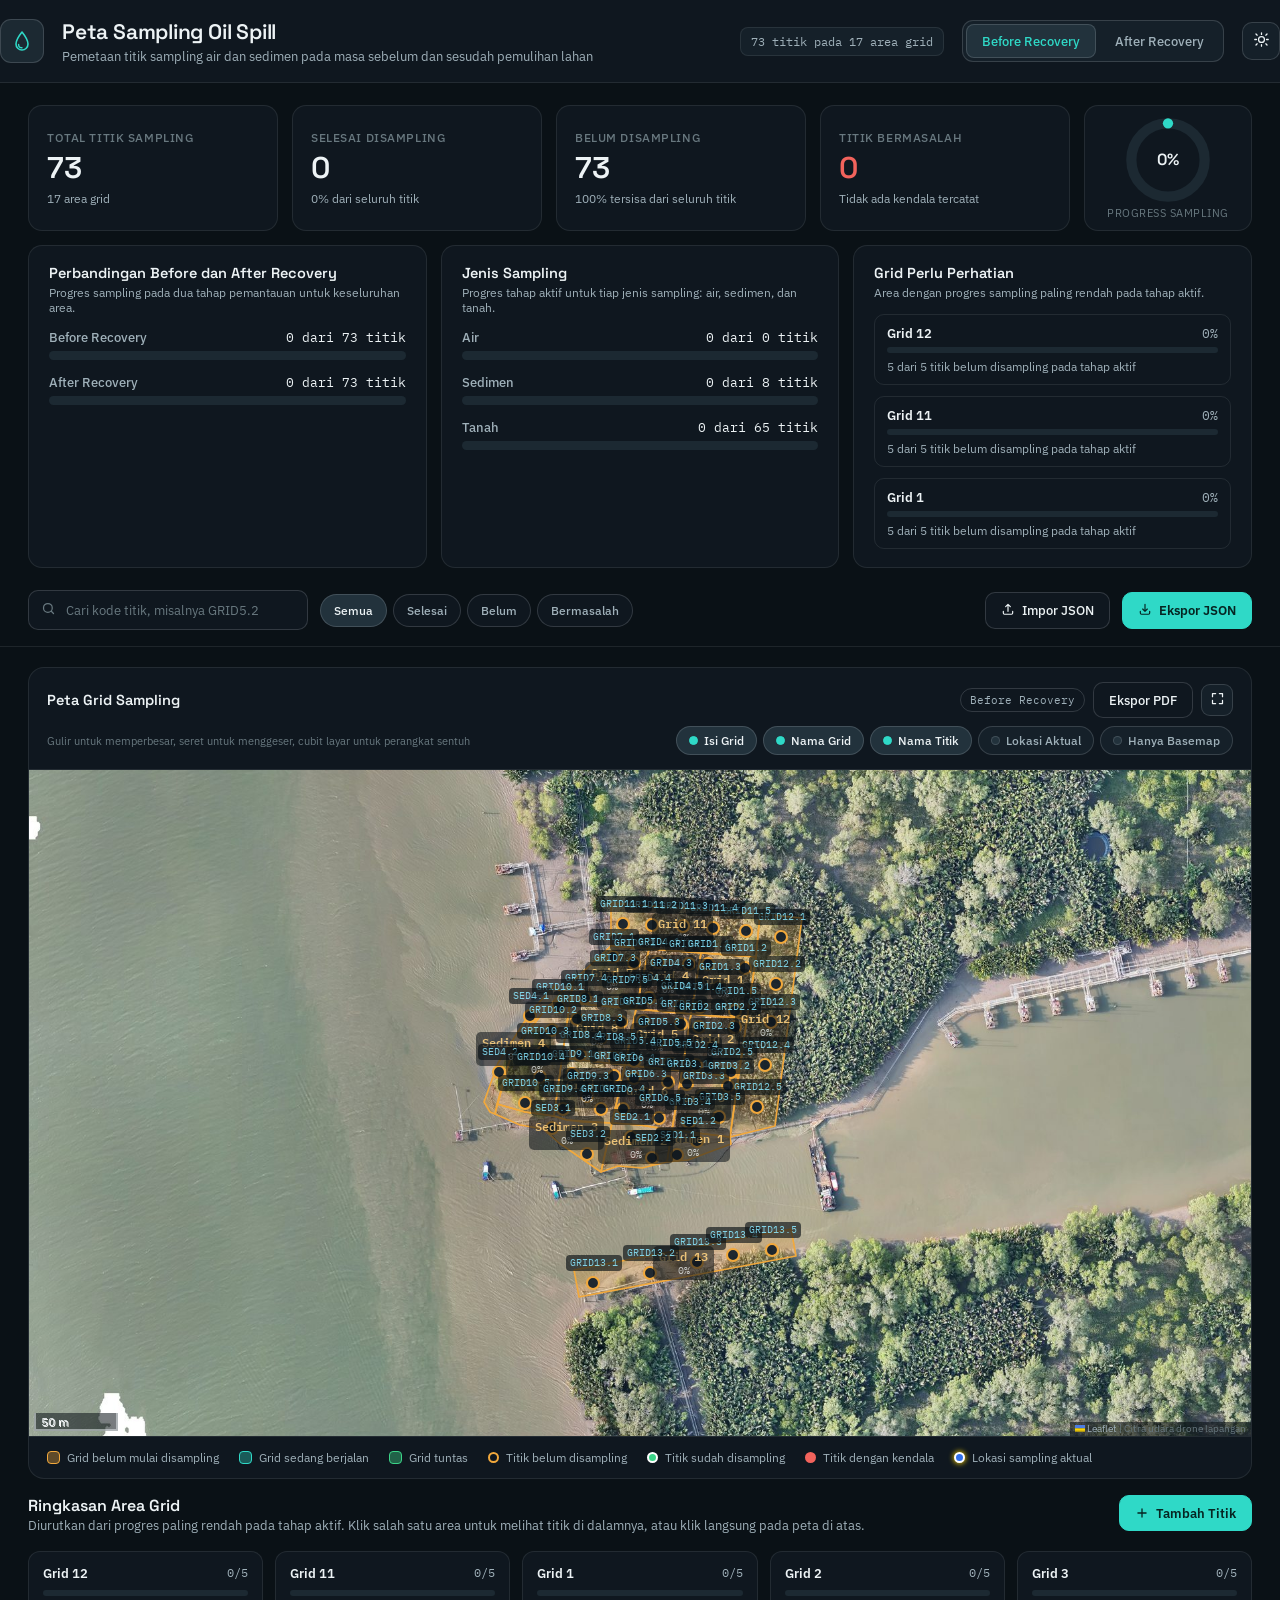
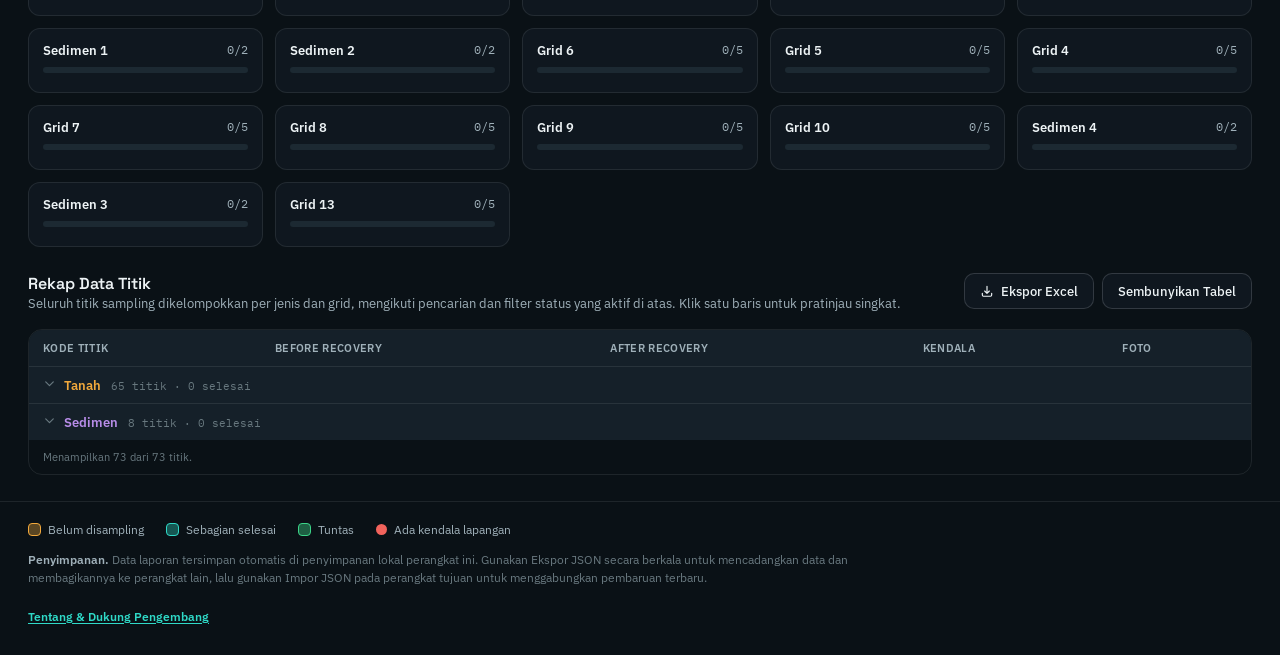
==== index.html @ 9a9134ce "Filter PDF export by active screen filter, add per-grid recap and QR code - Map export SVG now only " ====
<!doctype html>
<html lang="id" data-theme="dark">
<head>
<meta charset="utf-8">
<meta name="viewport" content="width=device-width, initial-scale=1">
<title>Peta Sampling Oil Spill</title>
<meta name="description" content="Peta dan dashboard sampling air dan sedimen pada masa sebelum dan sesudah pemulihan lahan terdampak oil spill.">
<link rel="stylesheet" href="vendor/leaflet/leaflet.css">
<link rel="stylesheet" href="styles.css">
</head>
<body>
<div class="app">

  <header class="topbar">
    <div class="wrap topbar-inner">
      <div class="brandmark" id="brandMark"></div>
      <div class="brandtext">
        <h1>Peta Sampling Oil Spill</h1>
        <p>Pemetaan titik sampling air dan sedimen pada masa sebelum dan sesudah pemulihan lahan</p>
      </div>
      <div class="metachip" id="metaChip">73 titik pada 17 area grid</div>
      <div class="roundswitch">
        <button type="button" id="roundBeforeBtn" class="roundbtn before active" data-action="set-round" data-round="before">Before Recovery</button>
        <button type="button" id="roundAfterBtn" class="roundbtn after" data-action="set-round" data-round="after">After Recovery</button>
      </div>
      <button type="button" class="themebtn" data-action="toggle-theme" aria-label="Ganti mode gelap dan terang">
        <span id="themeIcon"></span>
      </button>
    </div>
  </header>

  <div id="syncBanner" class="syncbanner" style="display:none"></div>

  <section class="dashboard">
    <div class="wrap">
      <div class="dash-grid">
        <div class="kpi">
          <div class="kpi-label">Total Titik Sampling</div>
          <div class="kpi-value" id="kpiTotal">73</div>
          <div class="kpi-sub" id="kpiTotalSub">17 area grid</div>
        </div>
        <div class="kpi">
          <div class="kpi-label">Selesai Disampling</div>
          <div class="kpi-value" id="kpiDone">0</div>
          <div class="kpi-sub" id="kpiDoneSub">0% dari seluruh titik</div>
        </div>
        <div class="kpi">
          <div class="kpi-label">Belum Disampling</div>
          <div class="kpi-value" id="kpiPending">73</div>
          <div class="kpi-sub" id="kpiPendingSub">100% tersisa dari seluruh titik</div>
        </div>
        <div class="kpi warn">
          <div class="kpi-label">Titik Bermasalah</div>
          <div class="kpi-value" id="kpiIssue">0</div>
          <div class="kpi-sub" id="kpiIssueSub">Tidak ada kendala tercatat</div>
        </div>
        <div class="ringcard">
          <svg class="ringsvg" width="88" height="88" viewBox="0 0 120 120">
            <circle cx="60" cy="60" r="50" fill="none" stroke="#1C2932" stroke-width="14"/>
            <circle id="ringArc" cx="60" cy="60" r="50" fill="none" stroke="#2FD9C7" stroke-width="14" stroke-linecap="round" stroke-dasharray="0 314.16" transform="rotate(-90 60 60)"/>
            <text id="ringLabel" x="60" y="67" text-anchor="middle">0%</text>
          </svg>
          <div class="ringtitle">Progress Sampling</div>
        </div>
      </div>

      <div class="secondrow">
        <div class="card">
          <h2>Perbandingan Before dan After Recovery</h2>
          <p class="cardsub">Progres sampling pada dua tahap pemantauan untuk keseluruhan area.</p>
          <div class="comparerows">
            <div class="comparerow-item">
              <div class="cr-top"><span class="cr-name">Before Recovery</span><span class="cr-count" id="beforeCount">0 dari 73 titik</span></div>
              <div class="bar"><div class="bar-fill" id="beforeBar" style="width:0%;background:#2FD9C7"></div></div>
            </div>
            <div class="comparerow-item">
              <div class="cr-top"><span class="cr-name">After Recovery</span><span class="cr-count" id="afterCount">0 dari 73 titik</span></div>
              <div class="bar"><div class="bar-fill" id="afterBar" style="width:0%;background:#3BD488"></div></div>
            </div>
          </div>
        </div>
        <div class="card">
          <h2>Jenis Sampling</h2>
          <p class="cardsub">Progres tahap aktif untuk tiap jenis sampling: air, sedimen, dan tanah.</p>
          <div class="comparerows">
            <div class="comparerow-item">
              <div class="cr-top"><span class="cr-name">Air</span><span class="cr-count" id="typeAirCount">0 dari 0 titik</span></div>
              <div class="bar"><div class="bar-fill" id="typeAirBar" style="width:0%;background:#2FD9C7"></div></div>
            </div>
            <div class="comparerow-item">
              <div class="cr-top"><span class="cr-name">Sedimen</span><span class="cr-count" id="typeSedimenCount">0 dari 0 titik</span></div>
              <div class="bar"><div class="bar-fill" id="typeSedimenBar" style="width:0%;background:#B78CE8"></div></div>
            </div>
            <div class="comparerow-item">
              <div class="cr-top"><span class="cr-name">Tanah</span><span class="cr-count" id="typeSoilCount">0 dari 0 titik</span></div>
              <div class="bar"><div class="bar-fill" id="typeSoilBar" style="width:0%;background:#F2A93C"></div></div>
            </div>
          </div>
        </div>
        <div class="card">
          <h2>Grid Perlu Perhatian</h2>
          <p class="cardsub">Area dengan progres sampling paling rendah pada tahap aktif.</p>
          <ul class="prioritylist" id="priorityList"></ul>
          <p class="priority-empty" id="priorityEmpty">Seluruh area grid telah tuntas pada tahap aktif.</p>
        </div>
      </div>
    </div>
  </section>

  <section class="toolbar">
    <div class="wrap toolbar-row">
      <div class="searchwrap">
        <div class="searchbox">
          <span id="searchIcon"></span>
          <input id="searchInput" type="text" placeholder="Cari kode titik, misalnya GRID5.2"/>
          <button type="button" id="searchClear" class="searchclear" data-action="clear-search" aria-label="Bersihkan pencarian" style="display:none"></button>
        </div>
        <ul class="searchresults" id="searchResults" style="display:none"></ul>
      </div>
      <div class="filterchips">
        <button type="button" id="filter-all" class="chip active" data-action="set-filter" data-filter="all">Semua</button>
        <button type="button" id="filter-done" class="chip" data-action="set-filter" data-filter="done">Selesai</button>
        <button type="button" id="filter-pending" class="chip" data-action="set-filter" data-filter="pending">Belum</button>
        <button type="button" id="filter-issue" class="chip" data-action="set-filter" data-filter="issue">Bermasalah</button>
      </div>
      <div class="toolbar-spacer"></div>
      <label class="btn" for="importInput" title="Menggabungkan data dari berkas JSON berdasarkan pembaruan terbaru pada tiap titik">
        <span id="importIcon"></span> Impor JSON
      </label>
      <input class="hiddenfile" id="importInput" type="file" accept="application/json"/>
      <button type="button" class="btn btn-primary" id="exportBtn" data-action="export-json" title="Mengunduh seluruh data laporan sebagai satu berkas JSON, termasuk foto">
        <span id="exportIcon"></span> Ekspor JSON
      </button>
    </div>
  </section>

  <div class="wrap">
    <section class="mapsection">
      <div class="mapsection-head">
        <div class="mapsection-head-top">
          <h2>Peta Grid Sampling</h2>
          <div class="headtop-right">
            <span class="roundtag" id="roundTag">Before Recovery</span>
            <button type="button" class="btn" data-action="export-map-pdf" title="Cetak peta beserta legenda dan informasi koordinat sebagai PDF">Ekspor PDF</button>
            <button type="button" class="iconbtn" data-action="toggle-fullscreen" id="fullscreenBtn" aria-label="Tampilkan peta layar penuh" title="Tampilkan peta layar penuh">
              <span id="fullscreenIcon"></span>
            </button>
          </div>
        </div>
        <div class="mapsection-head-bottom">
          <span class="maphint">Gulir untuk memperbesar, seret untuk menggeser, cubit layar untuk perangkat sentuh</span>
          <div class="labeltoggles">
            <button type="button" id="toggleGridFill" class="labeltoggle active" data-action="toggle-grid-fill" title="Nyalakan atau matikan isian warna area grid, hanya garis batas bila dimatikan">Isi Grid</button>
            <button type="button" id="toggleGridLabels" class="labeltoggle active" data-action="toggle-grid-labels">Nama Grid</button>
            <button type="button" id="togglePointLabels" class="labeltoggle active" data-action="toggle-point-labels">Nama Titik</button>
            <button type="button" id="toggleActual" class="labeltoggle" data-action="toggle-actual">Lokasi Aktual</button>
            <button type="button" id="toggleBasemapOnly" class="labeltoggle" data-action="toggle-basemap-only" title="Sembunyikan seluruh tampilan grid, titik, label, dan legenda, hanya menyisakan citra dasar">Hanya Basemap</button>
          </div>
        </div>
      </div>
      <div class="mapstage">
        <div id="map"></div>
        <div class="pickbanner" id="pickBanner" style="display:none"></div>
      </div>
      <div class="legend">
        <div class="legend-item"><span class="legend-swatch" style="background:rgba(242,169,60,0.35);border:1px solid #F2A93C"></span>Grid belum mulai disampling</div>
        <div class="legend-item"><span class="legend-swatch" style="background:rgba(47,217,199,0.35);border:1px solid #2FD9C7"></span>Grid sedang berjalan</div>
        <div class="legend-item"><span class="legend-swatch" style="background:rgba(59,212,136,0.4);border:1px solid #3BD488"></span>Grid tuntas</div>
        <div class="legend-item"><span class="legend-ring"></span>Titik belum disampling</div>
        <div class="legend-item"><span class="legend-dot" style="background:#3BD488;border:2px solid #fff"></span>Titik sudah disampling</div>
        <div class="legend-item"><span class="legend-dot" style="background:#F2635C"></span>Titik dengan kendala</div>
        <div class="legend-item"><span class="legend-dot" style="background:#2F6FED;border:2px solid #fff;box-shadow:0 0 5px 1px rgba(255,214,0,0.8)"></span>Lokasi sampling aktual</div>
      </div>
    </section>

    <section class="bottompanel" id="bottomPanel"></section>
  </div>

  <footer class="foot">
    <div class="wrap">
      <div class="foot-legend">
        <div class="legend-item"><span class="legend-swatch" style="background:rgba(242,169,60,0.35);border:1px solid #F2A93C"></span>Belum disampling</div>
        <div class="legend-item"><span class="legend-swatch" style="background:rgba(47,217,199,0.35);border:1px solid #2FD9C7"></span>Sebagian selesai</div>
        <div class="legend-item"><span class="legend-swatch" style="background:rgba(59,212,136,0.4);border:1px solid #3BD488"></span>Tuntas</div>
        <div class="legend-item"><span class="legend-dot" style="background:#F2635C"></span>Ada kendala lapangan</div>
      </div>
      <p class="foot-note"><b>Penyimpanan.</b> Data laporan tersimpan otomatis di penyimpanan lokal perangkat ini. Gunakan Ekspor JSON secara berkala untuk mencadangkan data dan membagikannya ke perangkat lain, lalu gunakan Impor JSON pada perangkat tujuan untuk menggabungkan pembaruan terbaru.</p>
      <button type="button" class="foot-about-link" data-action="open-about">Tentang &amp; Dukung Pengembang</button>
    </div>
  </footer>

</div>

<div id="toastRoot"></div>
<div id="lightboxRoot"></div>
<div id="aboutRoot"></div>
<div id="qrisZoomRoot"></div>
<div id="printSheetRoot" class="print-only"></div>

<script src="vendor/leaflet/leaflet.js"></script>
<script src="app.js"></script>
</body>
</html>
---- vendor/leaflet/leaflet.css ----
/* required styles */

.leaflet-pane,
.leaflet-tile,
.leaflet-marker-icon,
.leaflet-marker-shadow,
.leaflet-tile-container,
.leaflet-pane > svg,
.leaflet-pane > canvas,
.leaflet-zoom-box,
.leaflet-image-layer,
.leaflet-layer {
	position: absolute;
	left: 0;
	top: 0;
	}
.leaflet-container {
	overflow: hidden;
	}
.leaflet-tile,
.leaflet-marker-icon,
.leaflet-marker-shadow {
	-webkit-user-select: none;
	   -moz-user-select: none;
	        user-select: none;
	  -webkit-user-drag: none;
	}
/* Prevents IE11 from highlighting tiles in blue */
.leaflet-tile::selection {
	background: transparent;
}
/* Safari renders non-retina tile on retina better with this, but Chrome is worse */
.leaflet-safari .leaflet-tile {
	image-rendering: -webkit-optimize-contrast;
	}
/* hack that prevents hw layers "stretching" when loading new tiles */
.leaflet-safari .leaflet-tile-container {
	width: 1600px;
	height: 1600px;
	-webkit-transform-origin: 0 0;
	}
.leaflet-marker-icon,
.leaflet-marker-shadow {
	display: block;
	}
/* .leaflet-container svg: reset svg max-width decleration shipped in Joomla! (joomla.org) 3.x */
/* .leaflet-container img: map is broken in FF if you have max-width: 100% on tiles */
.leaflet-container .leaflet-overlay-pane svg {
	max-width: none !important;
	max-height: none !important;
	}
.leaflet-container .leaflet-marker-pane img,
.leaflet-container .leaflet-shadow-pane img,
.leaflet-container .leaflet-tile-pane img,
.leaflet-container img.leaflet-image-layer,
.leaflet-container .leaflet-tile {
	max-width: none !important;
	max-height: none !important;
	width: auto;
	padding: 0;
	}

.leaflet-container img.leaflet-tile {
	/* See: https://bugs.chromium.org/p/chromium/issues/detail?id=600120 */
	mix-blend-mode: plus-lighter;
}

.leaflet-container.leaflet-touch-zoom {
	-ms-touch-action: pan-x pan-y;
	touch-action: pan-x pan-y;
	}
.leaflet-container.leaflet-touch-drag {
	-ms-touch-action: pinch-zoom;
	/* Fallback for FF which doesn't support pinch-zoom */
	touch-action: none;
	touch-action: pinch-zoom;
}
.leaflet-container.leaflet-touch-drag.leaflet-touch-zoom {
	-ms-touch-action: none;
	touch-action: none;
}
.leaflet-container {
	-webkit-tap-highlight-color: transparent;
}
.leaflet-container a {
	-webkit-tap-highlight-color: rgba(51, 181, 229, 0.4);
}
.leaflet-tile {
	filter: inherit;
	visibility: hidden;
	}
.leaflet-tile-loaded {
	visibility: inherit;
	}
.leaflet-zoom-box {
	width: 0;
	height: 0;
	-moz-box-sizing: border-box;
	     box-sizing: border-box;
	z-index: 800;
	}
/* workaround for https://bugzilla.mozilla.org/show_bug.cgi?id=888319 */
.leaflet-overlay-pane svg {
	-moz-user-select: none;
	}

.leaflet-pane         { z-index: 400; }

.leaflet-tile-pane    { z-index: 200; }
.leaflet-overlay-pane { z-index: 400; }
.leaflet-shadow-pane  { z-index: 500; }
.leaflet-marker-pane  { z-index: 600; }
.leaflet-tooltip-pane   { z-index: 650; }
.leaflet-popup-pane   { z-index: 700; }

.leaflet-map-pane canvas { z-index: 100; }
.leaflet-map-pane svg    { z-index: 200; }

.leaflet-vml-shape {
	width: 1px;
	height: 1px;
	}
.lvml {
	behavior: url(#default#VML);
	display: inline-block;
	position: absolute;
	}


/* control positioning */

.leaflet-control {
	position: relative;
	z-index: 800;
	pointer-events: visiblePainted; /* IE 9-10 doesn't have auto */
	pointer-events: auto;
	}
.leaflet-top,
.leaflet-bottom {
	position: absolute;
	z-index: 1000;
	pointer-events: none;
	}
.leaflet-top {
	top: 0;
	}
.leaflet-right {
	right: 0;
	}
.leaflet-bottom {
	bottom: 0;
	}
.leaflet-left {
	left: 0;
	}
.leaflet-control {
	float: left;
	clear: both;
	}
.leaflet-right .leaflet-control {
	float: right;
	}
.leaflet-top .leaflet-control {
	margin-top: 10px;
	}
.leaflet-bottom .leaflet-control {
	margin-bottom: 10px;
	}
.leaflet-left .leaflet-control {
	margin-left: 10px;
	}
.leaflet-right .leaflet-control {
	margin-right: 10px;
	}


/* zoom and fade animations */

.leaflet-fade-anim .leaflet-popup {
	opacity: 0;
	-webkit-transition: opacity 0.2s linear;
	   -moz-transition: opacity 0.2s linear;
	        transition: opacity 0.2s linear;
	}
.leaflet-fade-anim .leaflet-map-pane .leaflet-popup {
	opacity: 1;
	}
.leaflet-zoom-animated {
	-webkit-transform-origin: 0 0;
	    -ms-transform-origin: 0 0;
	        transform-origin: 0 0;
	}
svg.leaflet-zoom-animated {
	will-change: transform;
}

.leaflet-zoom-anim .leaflet-zoom-animated {
	-webkit-transition: -webkit-transform 0.25s cubic-bezier(0,0,0.25,1);
	   -moz-transition:    -moz-transform 0.25s cubic-bezier(0,0,0.25,1);
	        transition:         transform 0.25s cubic-bezier(0,0,0.25,1);
	}
.leaflet-zoom-anim .leaflet-tile,
.leaflet-pan-anim .leaflet-tile {
	-webkit-transition: none;
	   -moz-transition: none;
	        transition: none;
	}

.leaflet-zoom-anim .leaflet-zoom-hide {
	visibility: hidden;
	}


/* cursors */

.leaflet-interactive {
	cursor: pointer;
	}
.leaflet-grab {
	cursor: -webkit-grab;
	cursor:    -moz-grab;
	cursor:         grab;
	}
.leaflet-crosshair,
.leaflet-crosshair .leaflet-interactive {
	cursor: crosshair;
	}
.leaflet-popup-pane,
.leaflet-control {
	cursor: auto;
	}
.leaflet-dragging .leaflet-grab,
.leaflet-dragging .leaflet-grab .leaflet-interactive,
.leaflet-dragging .leaflet-marker-draggable {
	cursor: move;
	cursor: -webkit-grabbing;
	cursor:    -moz-grabbing;
	cursor:         grabbing;
	}

/* marker & overlays interactivity */
.leaflet-marker-icon,
.leaflet-marker-shadow,
.leaflet-image-layer,
.leaflet-pane > svg path,
.leaflet-tile-container {
	pointer-events: none;
	}

.leaflet-marker-icon.leaflet-interactive,
.leaflet-image-layer.leaflet-interactive,
.leaflet-pane > svg path.leaflet-interactive,
svg.leaflet-image-layer.leaflet-interactive path {
	pointer-events: visiblePainted; /* IE 9-10 doesn't have auto */
	pointer-events: auto;
	}

/* visual tweaks */

.leaflet-container {
	background: #ddd;
	outline-offset: 1px;
	}
.leaflet-container a {
	color: #0078A8;
	}
.leaflet-zoom-box {
	border: 2px dotted #38f;
	background: rgba(255,255,255,0.5);
	}


/* general typography */
.leaflet-container {
	font-family: "Helvetica Neue", Arial, Helvetica, sans-serif;
	font-size: 12px;
	font-size: 0.75rem;
	line-height: 1.5;
	}


/* general toolbar styles */

.leaflet-bar {
	box-shadow: 0 1px 5px rgba(0,0,0,0.65);
	border-radius: 4px;
	}
.leaflet-bar a {
	background-color: #fff;
	border-bottom: 1px solid #ccc;
	width: 26px;
	height: 26px;
	line-height: 26px;
	display: block;
	text-align: center;
	text-decoration: none;
	color: black;
	}
.leaflet-bar a,
.leaflet-control-layers-toggle {
	background-position: 50% 50%;
	background-repeat: no-repeat;
	display: block;
	}
.leaflet-bar a:hover,
.leaflet-bar a:focus {
	background-color: #f4f4f4;
	}
.leaflet-bar a:first-child {
	border-top-left-radius: 4px;
	border-top-right-radius: 4px;
	}
.leaflet-bar a:last-child {
	border-bottom-left-radius: 4px;
	border-bottom-right-radius: 4px;
	border-bottom: none;
	}
.leaflet-bar a.leaflet-disabled {
	cursor: default;
	background-color: #f4f4f4;
	color: #bbb;
	}

.leaflet-touch .leaflet-bar a {
	width: 30px;
	height: 30px;
	line-height: 30px;
	}
.leaflet-touch .leaflet-bar a:first-child {
	border-top-left-radius: 2px;
	border-top-right-radius: 2px;
	}
.leaflet-touch .leaflet-bar a:last-child {
	border-bottom-left-radius: 2px;
	border-bottom-right-radius: 2px;
	}

/* zoom control */

.leaflet-control-zoom-in,
.leaflet-control-zoom-out {
	font: bold 18px 'Lucida Console', Monaco, monospace;
	text-indent: 1px;
	}

.leaflet-touch .leaflet-control-zoom-in, .leaflet-touch .leaflet-control-zoom-out  {
	font-size: 22px;
	}


/* layers control */

.leaflet-control-layers {
	box-shadow: 0 1px 5px rgba(0,0,0,0.4);
	background: #fff;
	border-radius: 5px;
	}
.leaflet-control-layers-toggle {
	background-image: url(images/layers.png);
	width: 36px;
	height: 36px;
	}
.leaflet-retina .leaflet-control-layers-toggle {
	background-image: url(images/layers-2x.png);
	background-size: 26px 26px;
	}
.leaflet-touch .leaflet-control-layers-toggle {
	width: 44px;
	height: 44px;
	}
.leaflet-control-layers .leaflet-control-layers-list,
.leaflet-control-layers-expanded .leaflet-control-layers-toggle {
	display: none;
	}
.leaflet-control-layers-expanded .leaflet-control-layers-list {
	display: block;
	position: relative;
	}
.leaflet-control-layers-expanded {
	padding: 6px 10px 6px 6px;
	color: #333;
	background: #fff;
	}
.leaflet-control-layers-scrollbar {
	overflow-y: scroll;
	overflow-x: hidden;
	padding-right: 5px;
	}
.leaflet-control-layers-selector {
	margin-top: 2px;
	position: relative;
	top: 1px;
	}
.leaflet-control-layers label {
	display: block;
	font-size: 13px;
	font-size: 1.08333em;
	}
.leaflet-control-layers-separator {
	height: 0;
	border-top: 1px solid #ddd;
	margin: 5px -10px 5px -6px;
	}

/* Default icon URLs */
.leaflet-default-icon-path { /* used only in path-guessing heuristic, see L.Icon.Default */
	background-image: url(images/marker-icon.png);
	}


/* attribution and scale controls */

.leaflet-container .leaflet-control-attribution {
	background: #fff;
	background: rgba(255, 255, 255, 0.8);
	margin: 0;
	}
.leaflet-control-attribution,
.leaflet-control-scale-line {
	padding: 0 5px;
	color: #333;
	line-height: 1.4;
	}
.leaflet-control-attribution a {
	text-decoration: none;
	}
.leaflet-control-attribution a:hover,
.leaflet-control-attribution a:focus {
	text-decoration: underline;
	}
.leaflet-attribution-flag {
	display: inline !important;
	vertical-align: baseline !important;
	width: 1em;
	height: 0.6669em;
	}
.leaflet-left .leaflet-control-scale {
	margin-left: 5px;
	}
.leaflet-bottom .leaflet-control-scale {
	margin-bottom: 5px;
	}
.leaflet-control-scale-line {
	border: 2px solid #777;
	border-top: none;
	line-height: 1.1;
	padding: 2px 5px 1px;
	white-space: nowrap;
	-moz-box-sizing: border-box;
	     box-sizing: border-box;
	background: rgba(255, 255, 255, 0.8);
	text-shadow: 1px 1px #fff;
	}
.leaflet-control-scale-line:not(:first-child) {
	border-top: 2px solid #777;
	border-bottom: none;
	margin-top: -2px;
	}
.leaflet-control-scale-line:not(:first-child):not(:last-child) {
	border-bottom: 2px solid #777;
	}

.leaflet-touch .leaflet-control-attribution,
.leaflet-touch .leaflet-control-layers,
.leaflet-touch .leaflet-bar {
	box-shadow: none;
	}
.leaflet-touch .leaflet-control-layers,
.leaflet-touch .leaflet-bar {
	border: 2px solid rgba(0,0,0,0.2);
	background-clip: padding-box;
	}


/* popup */

.leaflet-popup {
	position: absolute;
	text-align: center;
	margin-bottom: 20px;
	}
.leaflet-popup-content-wrapper {
	padding: 1px;
	text-align: left;
	border-radius: 12px;
	}
.leaflet-popup-content {
	margin: 13px 24px 13px 20px;
	line-height: 1.3;
	font-size: 13px;
	font-size: 1.08333em;
	min-height: 1px;
	}
.leaflet-popup-content p {
	margin: 17px 0;
	margin: 1.3em 0;
	}
.leaflet-popup-tip-container {
	width: 40px;
	height: 20px;
	position: absolute;
	left: 50%;
	margin-top: -1px;
	margin-left: -20px;
	overflow: hidden;
	pointer-events: none;
	}
.leaflet-popup-tip {
	width: 17px;
	height: 17px;
	padding: 1px;

	margin: -10px auto 0;
	pointer-events: auto;

	-webkit-transform: rotate(45deg);
	   -moz-transform: rotate(45deg);
	    -ms-transform: rotate(45deg);
	        transform: rotate(45deg);
	}
.leaflet-popup-content-wrapper,
.leaflet-popup-tip {
	background: white;
	color: #333;
	box-shadow: 0 3px 14px rgba(0,0,0,0.4);
	}
.leaflet-container a.leaflet-popup-close-button {
	position: absolute;
	top: 0;
	right: 0;
	border: none;
	text-align: center;
	width: 24px;
	height: 24px;
	font: 16px/24px Tahoma, Verdana, sans-serif;
	color: #757575;
	text-decoration: none;
	background: transparent;
	}
.leaflet-container a.leaflet-popup-close-button:hover,
.leaflet-container a.leaflet-popup-close-button:focus {
	color: #585858;
	}
.leaflet-popup-scrolled {
	overflow: auto;
	}

.leaflet-oldie .leaflet-popup-content-wrapper {
	-ms-zoom: 1;
	}
.leaflet-oldie .leaflet-popup-tip {
	width: 24px;
	margin: 0 auto;

	-ms-filter: "progid:DXImageTransform.Microsoft.Matrix(M11=0.70710678, M12=0.70710678, M21=-0.70710678, M22=0.70710678)";
	filter: progid:DXImageTransform.Microsoft.Matrix(M11=0.70710678, M12=0.70710678, M21=-0.70710678, M22=0.70710678);
	}

.leaflet-oldie .leaflet-control-zoom,
.leaflet-oldie .leaflet-control-layers,
.leaflet-oldie .leaflet-popup-content-wrapper,
.leaflet-oldie .leaflet-popup-tip {
	border: 1px solid #999;
	}


/* div icon */

.leaflet-div-icon {
	background: #fff;
	border: 1px solid #666;
	}


/* Tooltip */
/* Base styles for the element that has a tooltip */
.leaflet-tooltip {
	position: absolute;
	padding: 6px;
	background-color: #fff;
	border: 1px solid #fff;
	border-radius: 3px;
	color: #222;
	white-space: nowrap;
	-webkit-user-select: none;
	-moz-user-select: none;
	-ms-user-select: none;
	user-select: none;
	pointer-events: none;
	box-shadow: 0 1px 3px rgba(0,0,0,0.4);
	}
.leaflet-tooltip.leaflet-interactive {
	cursor: pointer;
	pointer-events: auto;
	}
.leaflet-tooltip-top:before,
.leaflet-tooltip-bottom:before,
.leaflet-tooltip-left:before,
.leaflet-tooltip-right:before {
	position: absolute;
	pointer-events: none;
	border: 6px solid transparent;
	background: transparent;
	content: "";
	}

/* Directions */

.leaflet-tooltip-bottom {
	margin-top: 6px;
}
.leaflet-tooltip-top {
	margin-top: -6px;
}
.leaflet-tooltip-bottom:before,
.leaflet-tooltip-top:before {
	left: 50%;
	margin-left: -6px;
	}
.leaflet-tooltip-top:before {
	bottom: 0;
	margin-bottom: -12px;
	border-top-color: #fff;
	}
.leaflet-tooltip-bottom:before {
	top: 0;
	margin-top: -12px;
	margin-left: -6px;
	border-bottom-color: #fff;
	}
.leaflet-tooltip-left {
	margin-left: -6px;
}
.leaflet-tooltip-right {
	margin-left: 6px;
}
.leaflet-tooltip-left:before,
.leaflet-tooltip-right:before {
	top: 50%;
	margin-top: -6px;
	}
.leaflet-tooltip-left:before {
	right: 0;
	margin-right: -12px;
	border-left-color: #fff;
	}
.leaflet-tooltip-right:before {
	left: 0;
	margin-left: -12px;
	border-right-color: #fff;
	}

/* Printing */

@media print {
	/* Prevent printers from removing background-images of controls. */
	.leaflet-control {
		-webkit-print-color-adjust: exact;
		print-color-adjust: exact;
		}
	}
---- styles.css ----
@import url("https://fonts.googleapis.com/css2?family=Space+Grotesk:wght@500;600;700&family=IBM+Plex+Sans:wght@400;500;600&family=IBM+Plex+Mono:wght@400;500&display=swap");

:root{
  --bg-0:#0A1116;
  --bg-1:#0F171F;
  --bg-2:#152029;
  --bg-3:#1C2932;
  --bg-4:#22323C;
  --line:rgba(226,236,240,0.09);
  --line-strong:rgba(226,236,240,0.16);
  --text-0:#EDF3F5;
  --text-1:#9FB0B9;
  --text-2:#68787F;
  --teal:#2FD9C7;
  --teal-strong:#1FC0AF;
  --amber:#F2A93C;
  --amber-strong:#D98F22;
  --green:#3BD488;
  --green-strong:#22B871;
  --red:#F2635C;
  --red-strong:#D8433C;
  --teal-text:var(--teal);
  --green-text:var(--green);
  --amber-text:var(--amber);
  --red-text:var(--red);
  --sans:'IBM Plex Sans',system-ui,sans-serif;
  --display:'Space Grotesk',system-ui,sans-serif;
  --mono:'IBM Plex Mono',ui-monospace,monospace;
  --shadow: 0 16px 34px rgba(0,0,0,0.4);
}
:root[data-theme="light"]{
  --bg-0:#F4F2EC;
  --bg-1:#FFFFFF;
  --bg-2:#F0EDE4;
  --bg-3:#E6E1D4;
  --bg-4:#DAD3C1;
  --line:rgba(23,25,26,0.09);
  --line-strong:rgba(23,25,26,0.17);
  --text-0:#17191A;
  --text-1:#4E5A58;
  --text-2:#7C8886;
  --shadow: 0 16px 34px rgba(23,25,26,0.12);
  --teal-text:#086159;
  --green-text:#0C5C34;
  --amber-text:#7A4D06;
  --red-text:#962721;
}

*{box-sizing:border-box}
html,body{margin:0;padding:0}
body{background:var(--bg-0);color:var(--text-0);font-family:var(--sans);}
button{font-family:inherit;cursor:pointer;}
input,textarea{font-family:inherit;}
a{color:var(--teal-text);text-decoration:none;}
::selection{background:var(--teal);color:var(--bg-0);}

.app{width:100%;min-height:100vh;}
.wrap{max-width:1520px;margin:0 auto;width:100%;padding:0 28px;}

/* topbar */
.topbar{border-bottom:1px solid var(--line);background:var(--bg-1);}
.topbar-inner{display:flex;align-items:center;gap:18px;padding:18px 0;flex-wrap:wrap;}
.brandmark{width:44px;height:44px;border-radius:11px;background:var(--bg-3);border:1px solid var(--line-strong);display:flex;align-items:center;justify-content:center;flex:none;}
.brandtext{display:flex;flex-direction:column;gap:3px;margin-right:auto;}
.brandtext h1{margin:0;font-family:var(--display);font-weight:600;font-size:21px;letter-spacing:-0.01em;}
.brandtext p{margin:0;font-size:12.5px;color:var(--text-1);}
.metachip{font-family:var(--mono);font-size:11.5px;color:var(--text-1);background:var(--bg-2);border:1px solid var(--line);padding:6px 10px;border-radius:8px;white-space:nowrap;}
.roundswitch{display:flex;background:var(--bg-2);border:1px solid var(--line-strong);border-radius:11px;padding:3px;gap:3px;}
.roundbtn{border:none;background:transparent;color:var(--text-1);font-size:12.5px;font-weight:500;padding:9px 16px;border-radius:8px;transition:background .15s,color .15s;}
.roundbtn.active{background:var(--bg-4);color:var(--text-0);box-shadow:inset 0 0 0 1px var(--line-strong);}
.roundbtn.before.active{color:var(--teal-text);}
.roundbtn.after.active{color:var(--green-text);}
.themebtn{width:38px;height:38px;border-radius:10px;background:var(--bg-2);border:1px solid var(--line-strong);color:var(--text-0);display:flex;align-items:center;justify-content:center;flex:none;}
.themebtn:hover{background:var(--bg-3);}

/* dashboard */
.dashboard{padding:22px 0 6px;}
.dash-grid{display:grid;grid-template-columns:repeat(4,1fr) 168px;gap:14px;align-items:stretch;}
.kpi{background:var(--bg-1);border:1px solid var(--line);border-radius:14px;padding:16px 18px;display:flex;flex-direction:column;gap:8px;min-height:104px;justify-content:center;}
.kpi-label{font-size:11.5px;text-transform:uppercase;letter-spacing:.05em;color:var(--text-2);font-weight:500;}
.kpi-value{font-family:var(--display);font-size:30px;font-weight:600;line-height:1;}
.kpi-sub{font-size:12px;color:var(--text-1);}
.kpi.warn .kpi-value{color:var(--red-text);}
.ringcard{background:var(--bg-1);border:1px solid var(--line);border-radius:14px;display:flex;flex-direction:column;align-items:center;justify-content:center;gap:2px;padding:10px;}
.ringcard .ringtitle{font-size:10.5px;color:var(--text-2);text-transform:uppercase;letter-spacing:.05em;text-align:center;}
.ringsvg text{font-family:var(--display);font-weight:600;font-size:22px;fill:var(--text-0);}

.secondrow{display:grid;grid-template-columns:1fr 1fr 1fr;gap:14px;margin-top:14px;}
.card{background:var(--bg-1);border:1px solid var(--line);border-radius:14px;padding:18px 20px;}
.card h2{margin:0 0 3px;font-family:var(--display);font-size:14.5px;font-weight:600;}
.card .cardsub{margin:0 0 14px;font-size:12px;color:var(--text-1);}
.comparerows{display:flex;flex-direction:column;gap:14px;}
.comparerow-item .cr-top{display:flex;justify-content:space-between;font-size:12.5px;margin-bottom:6px;}
.cr-name{color:var(--text-1);font-weight:500;}
.cr-count{font-family:var(--mono);color:var(--text-0);}
.bar{height:9px;border-radius:5px;background:var(--bg-3);overflow:hidden;}
.bar-fill{height:100%;border-radius:5px;}
.prioritylist{list-style:none;margin:0;padding:0;display:flex;flex-direction:column;gap:11px;}
.priority-item{border:1px solid var(--line);border-radius:10px;padding:10px 12px;cursor:pointer;transition:border-color .15s,background .15s;}
.priority-item:hover{border-color:var(--line-strong);background:var(--bg-2);}
.priority-top{display:flex;justify-content:space-between;font-size:12.5px;margin-bottom:6px;}
.priority-label{font-weight:600;}
.priority-pct{font-family:var(--mono);color:var(--text-1);}
.progressbar{height:6px;border-radius:4px;background:var(--bg-3);overflow:hidden;margin-bottom:6px;}
.progressfill{height:100%;border-radius:4px;}
.priority-remain{font-size:11.5px;color:var(--text-1);}
.priority-empty{font-size:12.5px;color:var(--text-1);padding:6px 2px;}

/* toolbar */
.toolbar{padding:16px 0;display:flex;align-items:center;gap:12px;flex-wrap:wrap;border-bottom:1px solid var(--line);}
.toolbar-row{display:flex;align-items:center;gap:12px;flex-wrap:wrap;width:100%;}
.searchwrap{position:relative;width:280px;}
.searchbox{display:flex;align-items:center;gap:8px;background:var(--bg-1);border:1px solid var(--line-strong);border-radius:10px;padding:9px 12px;}
.searchbox svg{flex:none;color:var(--text-2);}
.searchbox input{flex:1;background:transparent;border:none;outline:none;color:var(--text-0);font-size:13px;}
.searchbox input::placeholder{color:var(--text-2);}
.searchclear{background:none;border:none;color:var(--text-2);padding:2px;display:flex;}
.searchresults{position:absolute;top:calc(100% + 6px);left:0;right:0;background:var(--bg-2);border:1px solid var(--line-strong);border-radius:10px;padding:6px;list-style:none;margin:0;z-index:900;box-shadow:var(--shadow);max-height:260px;overflow:auto;}
.searchresult-item{display:flex;align-items:center;gap:9px;padding:8px 9px;border-radius:7px;cursor:pointer;font-size:12.5px;}
.searchresult-item:hover{background:var(--bg-3);}
.sr-id{font-family:var(--mono);font-weight:500;flex:1;}
.sr-status{color:var(--text-1);font-size:11.5px;}
.searchempty{position:absolute;top:calc(100% + 6px);left:0;right:0;background:var(--bg-2);border:1px solid var(--line-strong);border-radius:10px;padding:12px;font-size:12px;color:var(--text-1);z-index:900;}
.dot{width:8px;height:8px;border-radius:50%;flex:none;}
.filterchips{display:flex;gap:6px;}
.chip{background:var(--bg-1);border:1px solid var(--line-strong);color:var(--text-1);font-size:12px;padding:8px 13px;border-radius:20px;font-weight:500;}
.chip.active{background:var(--bg-4);color:var(--text-0);border-color:var(--line-strong);}
.toolbar-spacer{flex:1;}
.btn{display:inline-flex;align-items:center;gap:7px;border-radius:10px;padding:9px 15px;font-size:12.5px;font-weight:500;border:1px solid var(--line-strong);background:var(--bg-1);color:var(--text-0);}
.btn:hover{background:var(--bg-2);}
.btn-primary{background:var(--teal);border-color:var(--teal);color:#062522;font-weight:600;}
.btn-primary:hover{background:var(--teal-strong);}
.hiddenfile{position:absolute;width:1px;height:1px;opacity:0;pointer-events:none;}

/* map section, full width */
.mapsection{margin:20px 0 0;background:var(--bg-1);border:1px solid var(--line);border-radius:16px;overflow:hidden;}
.mapsection-head{display:flex;flex-direction:column;gap:8px;padding:14px 18px;border-bottom:1px solid var(--line);}
.mapsection-head-top{display:flex;align-items:center;justify-content:space-between;}
.mapsection-head-bottom{display:flex;align-items:center;justify-content:space-between;gap:12px;flex-wrap:wrap;}
.mapsection-head h2{margin:0;font-family:var(--display);font-size:14.5px;font-weight:600;}
.roundtag{font-size:11px;font-family:var(--mono);padding:4px 9px;border-radius:20px;border:1px solid var(--line-strong);color:var(--text-1);}
.typetag{display:inline-block;font-size:11px;font-family:var(--mono);padding:3px 9px;border-radius:20px;border:1px solid;vertical-align:middle;}
.maphint{font-size:11px;color:var(--text-2);}
.labeltoggles{display:flex;gap:6px;}
.labeltoggle{background:var(--bg-2);border:1px solid var(--line-strong);color:var(--text-1);font-size:11.5px;font-weight:500;padding:6px 12px;border-radius:20px;display:inline-flex;align-items:center;gap:6px;}
.labeltoggle::before{content:"";width:7px;height:7px;border-radius:50%;background:var(--bg-4);border:1px solid var(--line-strong);}
.labeltoggle.active{background:var(--bg-4);color:var(--text-0);border-color:var(--line-strong);}
.labeltoggle.active::before{background:var(--teal);border-color:var(--teal);}
.headtop-right{display:flex;align-items:center;gap:8px;}
.iconbtn{width:32px;height:32px;border-radius:9px;background:var(--bg-2);border:1px solid var(--line-strong);color:var(--text-0);display:flex;align-items:center;justify-content:center;flex:none;}
.iconbtn:hover{background:var(--bg-3);}

.mapstage{position:relative;}
#map{width:100%;height:min(74vh,760px);min-height:440px;background:#0a1319;}
.mapsection.is-fullscreen{display:flex;flex-direction:column;height:100vh;}
.mapsection.is-fullscreen .mapstage{flex:1 1 auto;min-height:0;}
.mapsection.is-fullscreen #map{height:100%;}
.leaflet-container{font-family:var(--sans);background:#0a1319;}
.leaflet-control-attribution{background:rgba(10,17,22,0.6) !important;color:var(--text-2) !important;font-size:10px !important;}
.leaflet-control-attribution a{color:var(--text-1) !important;}
.leaflet-control-scale-line{background:rgba(10,17,22,0.55) !important;color:var(--text-0) !important;border-color:rgba(237,243,245,0.5) !important;}

.grid-label-tip{background:rgba(10,17,22,0.62);border:none;color:#F2C879;font-family:var(--mono);font-size:12px;font-weight:600;box-shadow:none;padding:2px 6px;border-radius:5px;text-align:center;line-height:1.35;}
.grid-label-tip::before{display:none;}
.grid-label-tip .gl-pct{display:block;font-size:10px;font-weight:400;opacity:.82;color:#EDF3F5;}
.point-label-tip{background:rgba(10,17,22,0.72);border:none;color:#7DD8F0;font-family:var(--mono);font-size:9.5px;box-shadow:none;padding:1px 4px;border-radius:4px;}
.point-label-tip::before{display:none;}
#map.hide-grid-labels .grid-label-tip{display:none;}
#map.hide-point-labels .point-label-tip{display:none;}
.mapsection.basemap-only .legend{display:none;}
.mapsection.basemap-only #map .leaflet-overlay-pane svg,
.mapsection.basemap-only #map .leaflet-tooltip-pane,
.mapsection.basemap-only #map .leaflet-popup-pane,
.mapsection.basemap-only #map .leaflet-marker-pane{display:none;}

.point-hover-popup .leaflet-popup-content-wrapper{background:rgba(10,17,22,0.92);color:#EDF3F5;border-radius:9px;box-shadow:0 10px 24px rgba(0,0,0,0.4);}
.point-hover-popup .leaflet-popup-tip{background:rgba(10,17,22,0.92);}
.point-hover-popup .leaflet-popup-content{margin:9px 11px;font-size:11.5px;line-height:1.5;font-family:var(--sans);}
.point-hover-popup .ph-id{font-family:var(--mono);font-weight:600;display:block;margin-bottom:2px;}
.point-hover-popup .ph-status-done{color:#3BD488;font-weight:600;}
.point-hover-popup .ph-status-issue{color:#F2635C;font-weight:600;}
.point-hover-popup .ph-status-pending{color:#EDF3F5;opacity:.75;}
.point-hover-popup .ph-round{margin-top:4px;}
.point-hover-popup .ph-round:first-of-type{margin-top:0;}
.point-hover-popup .ph-round-label{font-weight:600;}
.point-hover-popup .ph-notes{font-size:10.5px;color:#EDF3F5;opacity:.78;margin:2px 0 0;line-height:1.4;}
.point-hover-popup .ph-photo{margin:5px 0 0;position:relative;display:inline-block;}
.point-hover-popup .ph-photo img{width:72px;height:52px;object-fit:cover;border-radius:6px;display:block;background:#0A1116;}
.point-hover-popup .ph-photo-count{position:absolute;right:3px;bottom:3px;background:rgba(6,10,13,0.82);color:#fff;font-size:9.5px;font-weight:600;padding:1px 5px;border-radius:9px;}

@keyframes markerPendingPulse{
  0%,32%{fill:#FFD400;stroke:#FFD400;}
  33%,65%{fill:#ffffff;stroke:#ffffff;}
  66%,100%{fill:#F2635C;stroke:#F2635C;}
}
.marker-pending-pulse{animation:markerPendingPulse 1.5s steps(1,end) infinite;}
@media (prefers-reduced-motion: reduce){.marker-pending-pulse{animation:none;fill:#FFD400;stroke:#FFD400;}}

.actual-pin{background:transparent;border:none;filter:drop-shadow(0 0 3px rgba(255,214,0,0.95)) drop-shadow(0 0 7px rgba(255,214,0,0.6));cursor:pointer;}

.grid-info-popup .leaflet-popup-content-wrapper{background:rgba(10,17,22,0.94);color:#EDF3F5;border-radius:9px;box-shadow:0 10px 24px rgba(0,0,0,0.4);}
.grid-info-popup .leaflet-popup-tip{background:rgba(10,17,22,0.94);}
.grid-info-popup .leaflet-popup-content{margin:10px 12px;font-size:12px;line-height:1.55;font-family:var(--sans);}
.grid-info-popup .leaflet-popup-close-button{color:#EDF3F5 !important;}
.grid-info-popup .gp-title{font-family:var(--display);font-size:14px;font-weight:600;margin-bottom:3px;}
.grid-info-popup .gp-area{font-weight:500;}
.grid-info-popup .gp-pct{color:#EDF3F5;opacity:.78;font-size:11px;margin-top:1px;}

.syncbanner{display:flex;align-items:center;justify-content:center;gap:9px;padding:7px 14px;background:var(--bg-2);border-bottom:1px solid var(--line);color:var(--text-1);font-size:12px;font-weight:500;}
.syncspinner{width:13px;height:13px;border-radius:50%;border:2px solid var(--line-strong);border-top-color:var(--teal);animation:syncSpin 0.7s linear infinite;flex:none;}
@keyframes syncSpin{to{transform:rotate(360deg);}}

.pickbanner{position:absolute;top:14px;left:50%;transform:translateX(-50%);z-index:900;background:var(--teal);color:#062522;font-size:12.5px;font-weight:600;padding:9px 14px;border-radius:20px;display:flex;align-items:center;gap:10px;box-shadow:0 10px 24px rgba(0,0,0,0.35);}
.pickbanner button{background:rgba(6,37,34,0.16);border:none;color:#062522;font-size:11.5px;font-weight:600;padding:5px 10px;border-radius:14px;}
.pickbanner button:hover{background:rgba(6,37,34,0.28);}

.legend{display:flex;flex-wrap:wrap;gap:14px 20px;padding:13px 18px;border-top:1px solid var(--line);}
.legend-item{display:flex;align-items:center;gap:7px;font-size:11.5px;color:var(--text-1);}
.legend-swatch{width:13px;height:13px;border-radius:4px;flex:none;}
.legend-ring{width:11px;height:11px;border-radius:50%;border:2px solid var(--amber);flex:none;}
.legend-dot{width:11px;height:11px;border-radius:50%;flex:none;}

/* bottom panel, below the map */
.bottompanel{margin:16px 0 26px;}
.panel-title{font-family:var(--display);font-size:16px;font-weight:600;margin:0 0 4px;}
.panel-sub{font-size:12.5px;color:var(--text-1);margin:0 0 16px;line-height:1.5;}
.backbtn{display:inline-flex;align-items:center;gap:6px;background:none;border:none;color:var(--text-1);font-size:12.5px;font-weight:500;padding:0 0 14px;}
.backbtn:hover{color:var(--text-0);}

.panelhead-row{display:flex;align-items:flex-start;justify-content:space-between;gap:16px;margin-bottom:16px;}
.panelhead-row .panel-title,.panelhead-row .panel-sub{margin-bottom:0;}

.gridgrid{display:grid;grid-template-columns:repeat(auto-fill,minmax(230px,1fr));gap:12px;}
.gridrow{border:1px solid var(--line);border-radius:12px;padding:13px 14px;cursor:pointer;background:var(--bg-1);}
.gridrow:hover{border-color:var(--line-strong);background:var(--bg-2);}
.gridrow-top{display:flex;justify-content:space-between;font-size:13px;margin-bottom:8px;}
.gridrow-label{font-weight:600;}
.gridrow-count{font-family:var(--mono);color:var(--text-1);font-size:12px;}

.detailgrid{display:grid;grid-template-columns:1fr 1fr;gap:18px;}
@media (max-width: 900px){.detailgrid{grid-template-columns:1fr;}}
.detailcard{background:var(--bg-1);border:1px solid var(--line);border-radius:14px;padding:20px;}
.photodrop{transition:border-color .15s,background .15s;border:1px dashed transparent;}
.photodrop.dragover{border-color:var(--teal);background:rgba(47,217,199,0.08);}

.griddetail-head{display:flex;align-items:center;justify-content:space-between;margin-bottom:4px;}
.griddetail-pct{font-family:var(--display);font-size:26px;font-weight:600;}
.griddetail-remain{font-size:12.5px;color:var(--text-1);margin:2px 0 10px;}
.griddetail-area{font-size:12px;color:var(--text-1);font-family:var(--mono);margin:0 0 16px;}
.memberlist{list-style:none;margin:0 0 4px;padding:0;display:flex;flex-direction:column;gap:7px;}
.member-item{display:flex;align-items:center;gap:9px;padding:9px 10px;border:1px solid var(--line);border-radius:9px;cursor:pointer;font-size:12.5px;background:var(--bg-2);}
.member-item:hover{border-color:var(--line-strong);}
.member-id{font-family:var(--mono);font-weight:500;flex:1;}
.member-status{color:var(--text-1);font-size:11.5px;}

.field{display:flex;flex-direction:column;gap:6px;margin-bottom:16px;}
.field label{font-size:11.5px;text-transform:uppercase;letter-spacing:.04em;color:var(--text-2);font-weight:500;}
.field textarea,.field input[type=date],.field input[type=text],.field input[type=number],.field select{background:var(--bg-2);border:1px solid var(--line-strong);border-radius:9px;padding:10px 11px;color:var(--text-0);font-size:13px;resize:vertical;width:100%;font-family:inherit;}
.field textarea{min-height:76px;line-height:1.5;}
.field textarea::placeholder,.field input::placeholder{color:var(--text-2);}
.field select{appearance:none;background-image:url("data:image/svg+xml,%3Csvg xmlns='http://www.w3.org/2000/svg' width='14' height='14' viewBox='0 0 24 24' fill='none'%3E%3Cpath d='m6 9 6 6 6-6' stroke='%239FB0B9' stroke-width='2' stroke-linecap='round' stroke-linejoin='round'/%3E%3C/svg%3E");background-repeat:no-repeat;background-position:right 11px center;padding-right:32px;}

.tworow{display:grid;grid-template-columns:1fr 1fr;gap:10px;}
.actualactions{display:flex;align-items:center;gap:10px;flex-wrap:wrap;margin-top:2px;}
.actualoffset{font-size:11.5px;color:var(--text-1);}
.actualoffset b{color:var(--text-0);}

.newpointform{background:var(--bg-1);border:1px solid var(--line-strong);border-radius:14px;padding:20px;margin-bottom:18px;}
.newpointform-grid{display:grid;grid-template-columns:1fr 1fr;gap:0 14px;}
@media (max-width: 620px){.newpointform-grid{grid-template-columns:1fr;}}
.formactions{display:flex;gap:10px;margin-top:4px;}

.dangerbtn{background:transparent;border:1px solid rgba(242,99,92,0.4);color:var(--red-text);border-radius:9px;padding:9px 14px;font-size:12.5px;font-weight:500;display:inline-flex;align-items:center;gap:7px;}
.dangerbtn:hover{background:rgba(242,99,92,0.12);}

.pointhead{margin-bottom:14px;}
.pointid{font-family:var(--display);font-size:20px;font-weight:600;}
.pointgrid{font-size:12.5px;color:var(--text-1);margin:2px 0 8px;}
.pointcoord{font-family:var(--mono);font-size:11px;color:var(--text-2);}
.crossrow{display:flex;gap:8px;margin:12px 0 4px;}
.crosschip{flex:1;border:1px solid var(--line);border-radius:9px;padding:8px 10px;text-align:center;}
.crosschip .cc-label{font-size:10px;text-transform:uppercase;letter-spacing:.04em;color:var(--text-2);}
.crosschip .cc-val{font-size:12.5px;font-weight:600;margin-top:2px;}
.tabs{display:flex;gap:4px;background:var(--bg-2);border:1px solid var(--line-strong);border-radius:10px;padding:3px;margin:16px 0 16px;}
.tabbtn{flex:1;background:transparent;border:none;color:var(--text-1);font-size:12px;font-weight:500;padding:9px 8px;border-radius:8px;}
.tabbtn.active{background:var(--bg-4);color:var(--text-0);}
.statusrow{display:flex;align-items:center;justify-content:space-between;margin-bottom:16px;gap:10px;}
.badge{font-size:11.5px;font-weight:600;padding:6px 11px;border-radius:20px;}
.badge-pending{background:rgba(242,169,60,0.14);color:var(--amber-text);}
.badge-done{background:rgba(59,212,136,0.15);color:var(--green-text);}
.badge-issue{background:rgba(242,99,92,0.16);color:var(--red-text);}

.tblhead-actions{display:flex;gap:8px;flex:none;}
.datatable-wrap{border:1px solid var(--line);border-radius:14px;max-height:560px;overflow:auto;}
.datatable{width:100%;border-collapse:collapse;font-size:12.5px;}
.datatable thead{position:sticky;top:0;z-index:2;}
.datatable th{text-align:left;background:var(--bg-2);color:var(--text-1);font-weight:600;font-size:11px;text-transform:uppercase;letter-spacing:.03em;padding:11px 14px;border-bottom:1px solid var(--line);white-space:nowrap;}
.datatable td{padding:10px 14px;border-bottom:1px solid var(--line);vertical-align:middle;white-space:nowrap;}
.datatable tbody tr:last-child td{border-bottom:none;}
.tbl-row{cursor:pointer;}
.tbl-row:hover{background:var(--bg-2);}
.tbl-row-active{background:var(--bg-2);}
.tbl-code{font-family:var(--mono);font-weight:600;color:var(--text-0);}
.tbl-custom{font-family:var(--sans);font-weight:500;font-size:10px;color:var(--text-2);border:1px solid var(--line-strong);border-radius:10px;padding:1px 6px;margin-left:4px;}
.tbl-badge{display:inline-block;font-size:11px;font-weight:600;padding:3px 9px;border-radius:14px;}
.tbl-badge.tbl-pending{background:rgba(242,169,60,0.14);color:var(--amber-text);}
.tbl-badge.tbl-done{background:rgba(59,212,136,0.15);color:var(--green-text);}
.tbl-badge.tbl-issue{background:rgba(242,99,92,0.16);color:var(--red-text);}
.tbl-date{display:block;font-family:var(--mono);font-size:10.5px;color:var(--text-2);margin-top:3px;}
.tbl-center{text-align:center;}
.tbl-kendala-dot{display:inline-block;width:8px;height:8px;border-radius:50%;background:var(--red-text);}
.tbl-photo-badge{display:inline-flex;align-items:center;gap:4px;font-family:var(--mono);font-size:11px;color:var(--text-1);}
.tbl-empty{text-align:center;color:var(--text-2);padding:24px 14px;white-space:normal;}
.tbl-count{margin:10px 14px;font-size:11px;color:var(--text-2);}

.tbl-group-head{cursor:pointer;background:var(--bg-2);}
.tbl-group-head:hover{background:var(--bg-3);}
.tbl-group-head td{padding:10px 14px;font-weight:600;}
.tbl-group-label{margin-right:10px;}
.tbl-group-count{font-family:var(--mono);font-size:10.5px;font-weight:400;color:var(--text-2);}
.tbl-subgroup-head{cursor:pointer;background:var(--bg-1);}
.tbl-subgroup-head:hover{background:var(--bg-2);}
.tbl-subgroup-head td{padding:8px 14px 8px 34px;font-size:12px;font-weight:600;color:var(--text-1);}
.tbl-chevron{display:inline-flex;transform:rotate(-90deg);transition:transform .15s;margin-right:8px;color:var(--text-2);}
.tbl-chevron-open{transform:rotate(0deg);}

.tbl-expand-row td{padding:16px;background:var(--bg-1);white-space:normal;}
.tbl-expand-content{display:flex;flex-wrap:wrap;gap:18px;align-items:flex-start;}
.tbl-expand-info{flex:1 1 220px;min-width:200px;}
.tbl-expand-round{font-size:12px;margin-bottom:6px;}
.tbl-expand-note{font-size:11.5px;color:var(--text-1);opacity:.85;margin:2px 0 6px;}
.tbl-expand-photos{flex:1 1 240px;display:flex;flex-wrap:wrap;gap:6px;}
.tbl-expand-thumb{width:56px;height:44px;object-fit:cover;border-radius:6px;background:var(--bg-2);}
.tbl-expand-nofoto{font-size:11.5px;color:var(--text-2);}
.tbl-expand-actions{flex:none;display:flex;flex-direction:column;gap:8px;}
@media (max-width: 760px){.datatable-wrap{overflow-x:auto;}}
.donebtn{flex:1;border:1px solid var(--line-strong);background:var(--bg-2);color:var(--text-0);border-radius:9px;padding:10px 12px;font-size:12.5px;font-weight:600;display:flex;align-items:center;justify-content:center;gap:7px;}
.donebtn.ispressed{background:var(--green);border-color:var(--green);color:#062018;}
.field-warn{margin:-9px 0 14px;font-size:11.5px;color:var(--amber-text);}
.checkrow{display:flex;align-items:center;gap:9px;margin-bottom:16px;}
.checkrow input{width:17px;height:17px;accent-color:var(--red);}
.checkrow label{font-size:12.5px;color:var(--text-1);}
.photohead{display:flex;align-items:center;justify-content:space-between;margin-bottom:11px;}
.photohead h3{margin:0;font-family:var(--display);font-size:13px;font-weight:600;}
.photohead p{margin:1px 0 0;font-size:11.5px;color:var(--text-2);}
.uploadlabel{display:inline-flex;align-items:center;gap:7px;background:var(--bg-2);border:1px dashed var(--line-strong);border-radius:9px;padding:8px 13px;font-size:12px;font-weight:500;color:var(--text-0);}
.uploadlabel:hover{border-color:var(--teal);color:var(--teal-text);}
.gallery{display:grid;grid-template-columns:repeat(auto-fill,minmax(96px,1fr));gap:8px;}
.thumb{position:relative;aspect-ratio:1;border-radius:9px;overflow:hidden;border:1px solid var(--line-strong);background:var(--bg-2);}
.thumb img{width:100%;height:100%;object-fit:cover;cursor:zoom-in;display:block;}
.thumb-remove{position:absolute;top:4px;right:4px;width:21px;height:21px;border-radius:50%;background:rgba(10,17,22,0.78);border:1px solid rgba(255,255,255,0.2);color:#fff;display:flex;align-items:center;justify-content:center;}
.thumb-remove:hover{background:var(--red);}
.emptyphoto{border:1px dashed var(--line-strong);border-radius:10px;padding:20px 14px;text-align:center;color:var(--text-2);font-size:12px;}

/* footer */
.foot{border-top:1px solid var(--line);padding:20px 0 30px;}
.foot-legend{display:flex;flex-wrap:wrap;gap:10px 22px;margin-bottom:14px;}
.foot-note{font-size:11.5px;color:var(--text-2);line-height:1.6;max-width:860px;}
.foot-note b{color:var(--text-1);font-weight:600;}
.foot-about-link{margin-top:10px;background:none;border:none;padding:0;font-size:11.5px;color:var(--teal-text);font-weight:600;text-decoration:underline;text-underline-offset:2px;}
.foot-about-link:hover{opacity:.8;}

/* toast */
.toast{position:fixed;right:24px;bottom:24px;z-index:1000;display:flex;align-items:center;gap:10px;padding:13px 16px;border-radius:11px;font-size:12.5px;font-weight:500;box-shadow:var(--shadow);border:1px solid var(--line-strong);background:var(--bg-3);max-width:340px;}
.toast-success{border-color:rgba(59,212,136,0.5);}
.toast-warn{border-color:rgba(242,169,60,0.5);}
.toast-info{border-color:rgba(47,217,199,0.5);}
.toastclose{margin-left:auto;background:none;border:none;color:var(--text-1);display:flex;}

/* lightbox */
.lightbox-backdrop{position:fixed;inset:0;background:rgba(6,10,13,0.88);z-index:1100;display:flex;align-items:center;justify-content:center;padding:36px;}
.lightbox-img{max-width:min(920px,92vw);max-height:86vh;border-radius:10px;box-shadow:0 20px 50px rgba(0,0,0,0.6);}
.lightbox-close{position:absolute;top:26px;right:26px;width:38px;height:38px;border-radius:50%;background:var(--bg-2);border:1px solid var(--line-strong);color:var(--text-0);display:flex;align-items:center;justify-content:center;}
.lightbox-close:hover{background:var(--bg-3);}

.aboutcard{position:relative;background:var(--bg-1);border:1px solid var(--line);border-radius:16px;padding:28px 26px 24px;max-width:320px;width:100%;text-align:center;box-shadow:0 20px 50px rgba(0,0,0,0.5);}
.about-photo{width:100%;max-width:220px;border-radius:12px;display:block;margin:0 auto 14px;object-fit:cover;}
.about-caption{font-size:12.5px;color:var(--text-0);line-height:1.5;margin:0 0 10px;}
.about-support{font-size:11.5px;color:var(--text-1);line-height:1.5;margin:0 0 16px;}
.about-qrisbtn{display:flex;flex-direction:column;align-items:center;gap:8px;background:var(--bg-2);border:1px solid var(--line-strong);border-radius:12px;padding:12px;width:100%;}
.about-qrisbtn:hover{background:var(--bg-3);}
.about-qris-thumb{width:110px;border-radius:8px;display:block;}
.about-qrisbtn span{font-size:11px;color:var(--teal-text);font-weight:600;}

.print-only{display:none;}
.printsheet-border{display:grid;grid-template-columns:1fr 92mm;gap:4mm;height:100%;border:0.6mm solid #111;padding:4mm;box-sizing:border-box;background:#fff;}
.printsheet-map{border:0.3mm solid #111;overflow:hidden;background:#fff;}
.printsheet-map svg{display:block;width:100%;height:100%;}
.printsheet-kop{display:flex;flex-direction:column;gap:3mm;overflow:hidden;}
.printkop-box{border:0.3mm solid #111;padding:2.5mm;font-family:Arial,sans-serif;color:#111;}
.printkop-boxtitle{margin:0 0 2mm;font-size:3mm;font-weight:700;letter-spacing:.03em;border-bottom:0.3mm solid #111;padding-bottom:1mm;}
.printkop-legitem{display:flex;align-items:center;gap:2mm;font-size:2.6mm;margin-bottom:1.5mm;}
.printkop-dot{width:3mm;height:3mm;border-radius:50%;flex:none;display:inline-block;}
.printkop-sq{width:3mm;height:3mm;flex:none;display:inline-block;}
.printkop-line{width:5mm;height:0;border-top:0.5mm solid #E6007E;flex:none;display:inline-block;}
.printkop-geotable{width:100%;border-collapse:collapse;font-size:2.5mm;}
.printkop-geotable td{padding:0.8mm 0;border-bottom:0.15mm solid #ccc;}
.printkop-geotable td:first-child{color:#555;width:45%;}
.printkop-note{font-size:2.2mm;color:#555;margin:2mm 0 0;line-height:1.4;}
.printkop-gridtitle{margin-top:2.5mm;}
.printkop-gridgrid{display:grid;grid-template-columns:1fr 1fr;gap:0 3mm;}
.printkop-gridrow{display:flex;justify-content:space-between;gap:1mm;font-size:2.1mm;padding:0.4mm 0;border-bottom:0.15mm solid #ddd;}
.printkop-gridname{color:#333;overflow:hidden;text-overflow:ellipsis;white-space:nowrap;}
.printkop-gridval{font-weight:700;flex:none;}
.printkop-title{text-align:center;margin-top:auto;}
.printkop-client{margin:0;font-size:2.8mm;font-weight:600;color:#333;}
.printkop-subject{margin:2mm 0;font-size:2.6mm;font-weight:600;line-height:1.4;}
.printkop-titletable{width:100%;border-collapse:collapse;font-size:2.3mm;text-align:left;margin-top:1mm;}
.printkop-titletable td{padding:0.6mm 0;border-bottom:0.15mm solid #ccc;}
.printkop-titletable td:first-child{color:#555;width:40%;}
.printkop-titlebottom{display:flex;align-items:flex-end;justify-content:space-between;gap:2mm;margin-top:2mm;text-align:left;}
.printkop-disclaimer{font-size:1.9mm;color:#777;margin:0;line-height:1.4;flex:1;}
.printkop-qr{display:flex;flex-direction:column;align-items:center;gap:0.8mm;flex:none;}
.printkop-qr svg{width:20mm;height:20mm;display:block;}
.printkop-qrlabel{font-size:1.5mm;color:#777;text-align:center;max-width:22mm;line-height:1.2;}
@media print{
  @page{size:A3 landscape;margin:8mm;}
  html,body{background:#fff;}
  body>*:not(#printSheetRoot){display:none!important;}
  #printSheetRoot{display:block!important;}
  .printsheet{width:404mm;height:281mm;}
}

@media (max-width: 1180px){
  .dash-grid{grid-template-columns:repeat(2,1fr);}
  .ringcard{grid-column:span 2;flex-direction:row;justify-content:flex-start;gap:16px;}
  .secondrow{grid-template-columns:1fr;}
}
@media (max-width: 620px){
  .wrap{padding:0 16px;}
  .dash-grid{grid-template-columns:1fr 1fr;}
  .searchwrap{width:100%;}
}
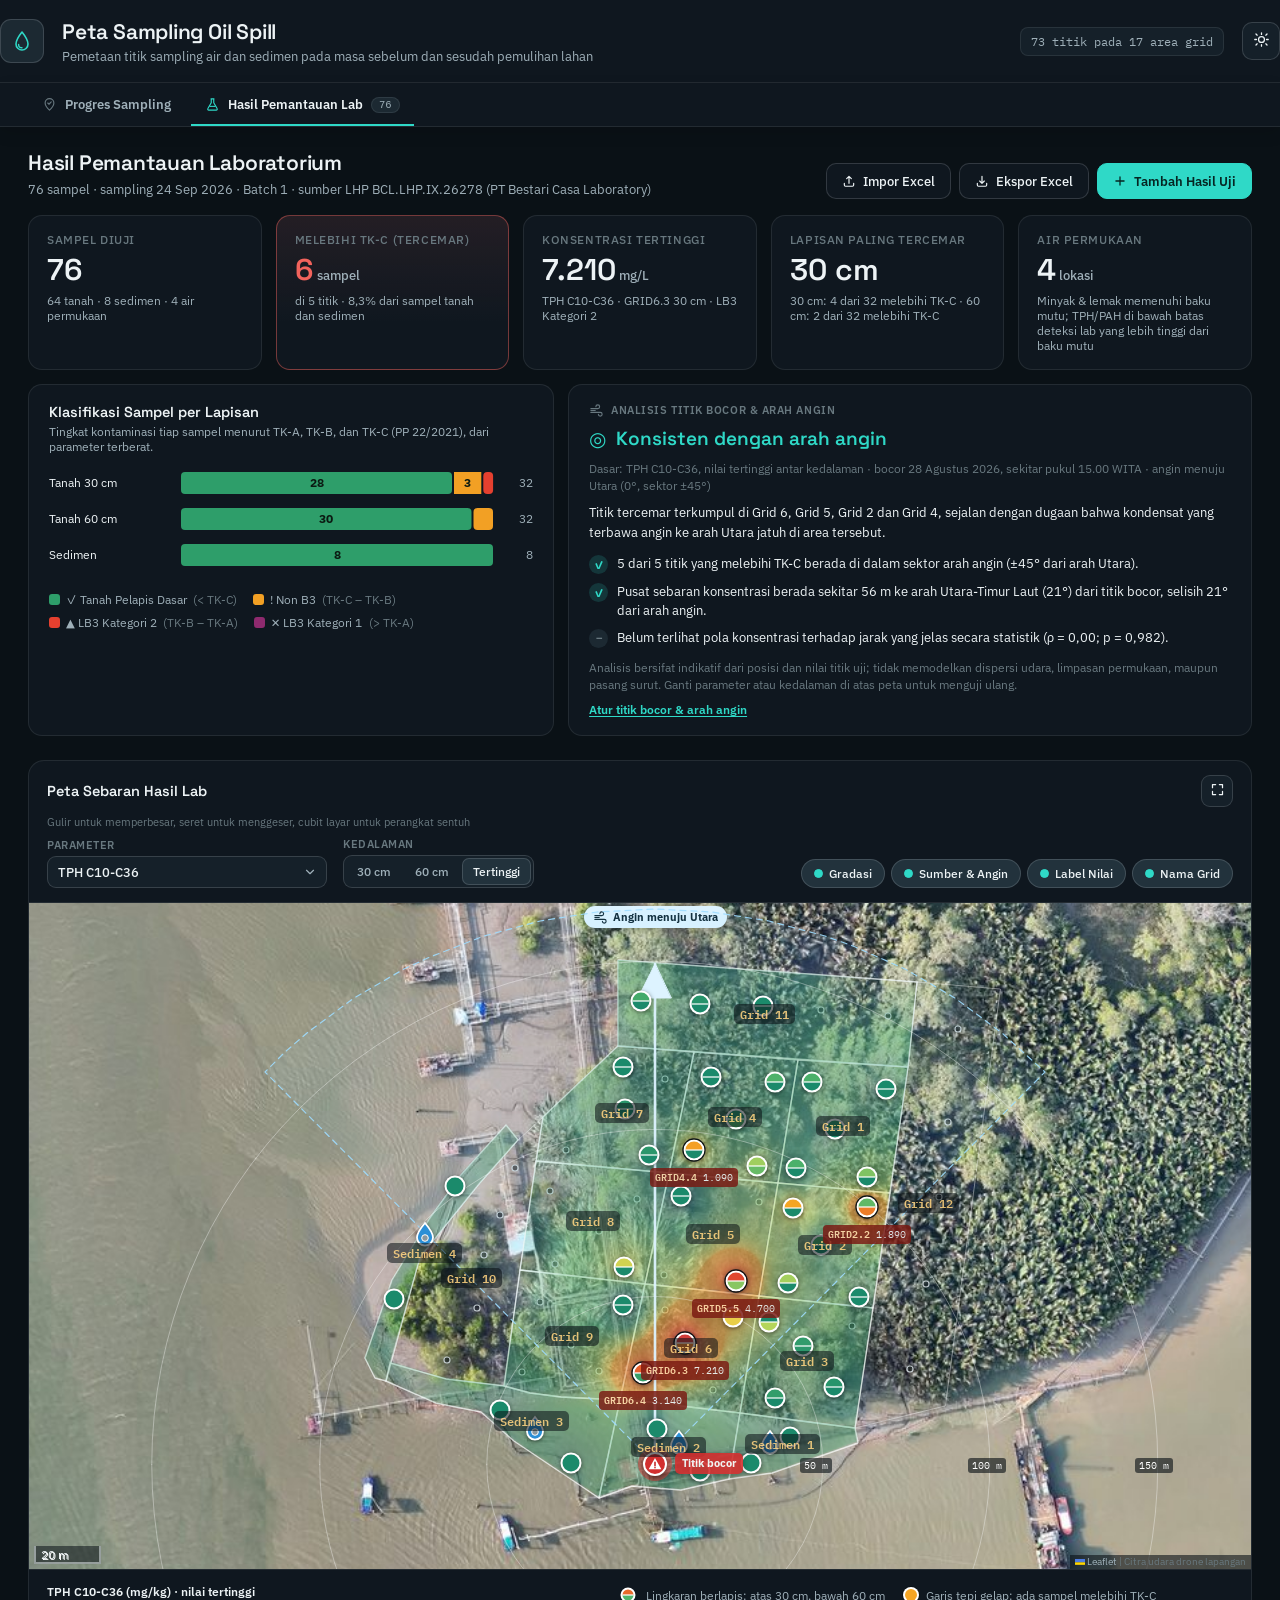
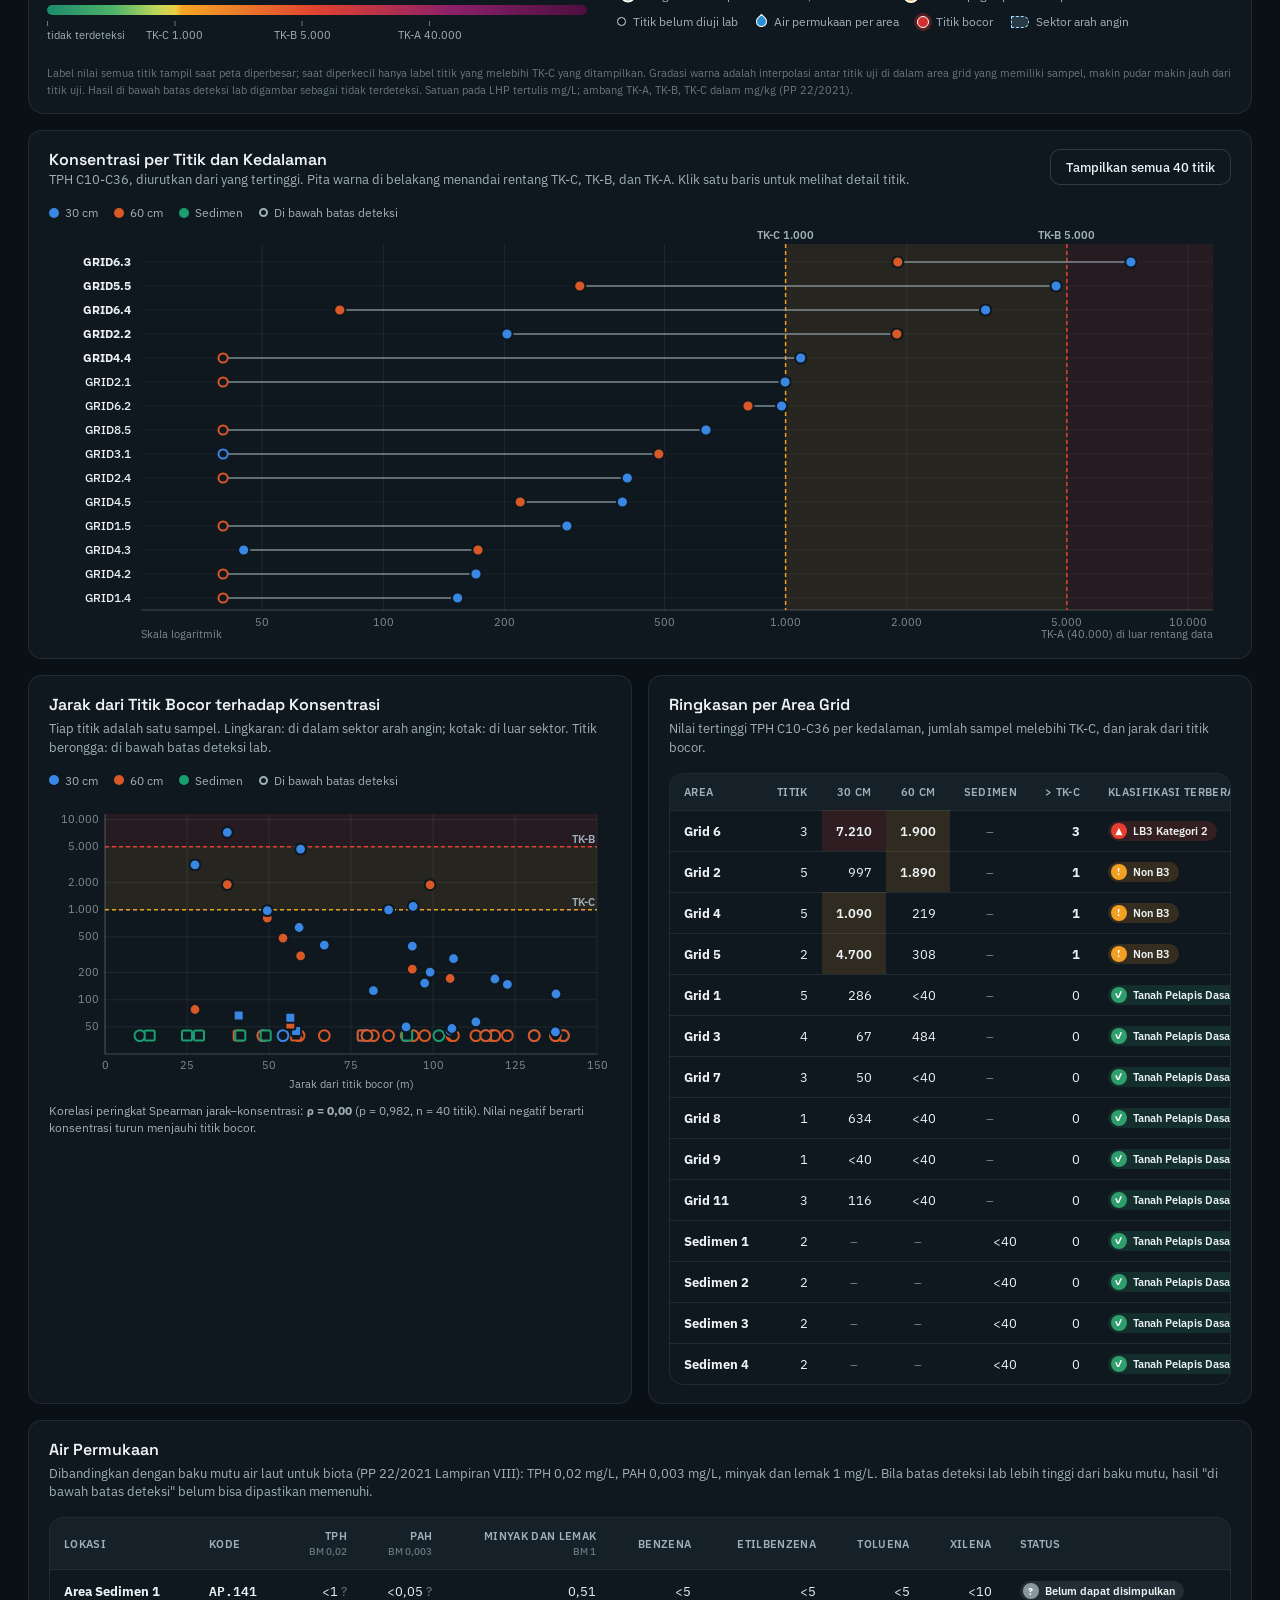
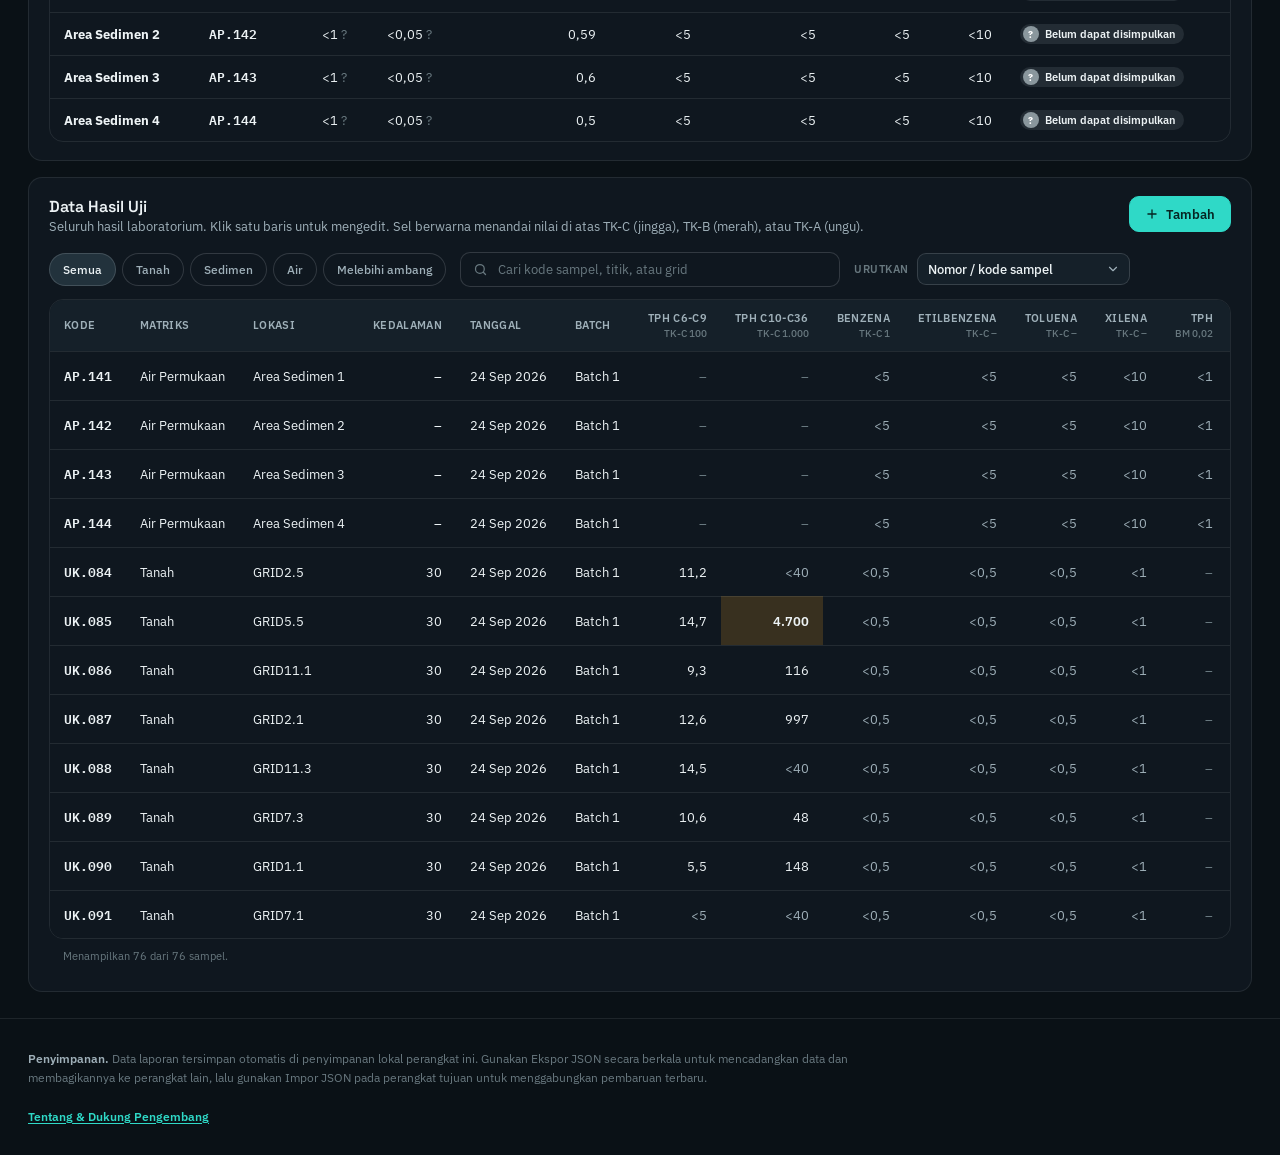
==== commit 4537eb78: "Add lab results monitoring view with leak and wind analysis Seeds batch 1 lab results (76 samples) a" ====
--- a/index.html
+++ b/index.html
@@ -9,6 +9,7 @@
 <link rel="stylesheet" href="styles.css">
 </head>
 <body>
+<script>(function(){var v="lab";try{var h=(location.hash||"").toLowerCase();v=h==="#lab"?"lab":h==="#progres"?"progress":(localStorage.getItem("oilspill_view")==="progress"?"progress":"lab");}catch(e){}document.body.className=v==="progress"?"view-progress":"view-lab";})();</script>
 <div class="app">
 
   <header class="topbar">
@@ -19,7 +20,7 @@
         <p>Pemetaan titik sampling air dan sedimen pada masa sebelum dan sesudah pemulihan lahan</p>
       </div>
       <div class="metachip" id="metaChip">73 titik pada 17 area grid</div>
-      <div class="roundswitch">
+      <div class="roundswitch progress-only">
         <button type="button" id="roundBeforeBtn" class="roundbtn before active" data-action="set-round" data-round="before">Before Recovery</button>
         <button type="button" id="roundAfterBtn" class="roundbtn after" data-action="set-round" data-round="after">After Recovery</button>
       </div>
@@ -31,7 +32,16 @@
 
   <div id="syncBanner" class="syncbanner" style="display:none"></div>
 
-  <section class="dashboard">
+  <nav class="viewtabs" aria-label="Tampilan">
+    <div class="wrap viewtabs-inner" role="tablist">
+      <button type="button" class="viewtab" id="viewTabProgress" role="tab" data-action="set-view" data-view="progress"><span class="viewtab-ico" id="viewTabProgressIcon"></span>Progres Sampling</button>
+      <button type="button" class="viewtab" id="viewTabLab" role="tab" data-action="set-view" data-view="lab"><span class="viewtab-ico" id="viewTabLabIcon"></span>Hasil Pemantauan Lab<span class="viewtab-count" id="viewTabLabCount"></span></button>
+    </div>
+  </nav>
+
+  <section class="labdash lab-only" id="labDash"></section>
+
+  <section class="dashboard progress-only">
     <div class="wrap">
       <div class="dash-grid">
         <div class="kpi">
@@ -107,7 +117,7 @@
     </div>
   </section>
 
-  <section class="toolbar">
+  <section class="toolbar progress-only">
     <div class="wrap toolbar-row">
       <div class="searchwrap">
         <div class="searchbox">
@@ -138,10 +148,10 @@
     <section class="mapsection">
       <div class="mapsection-head">
         <div class="mapsection-head-top">
-          <h2>Peta Grid Sampling</h2>
+          <h2 id="mapTitle">Peta Grid Sampling</h2>
           <div class="headtop-right">
-            <span class="roundtag" id="roundTag">Before Recovery</span>
-            <button type="button" class="btn" data-action="export-map-pdf" title="Cetak peta beserta legenda dan informasi koordinat sebagai PDF">Ekspor PDF</button>
+            <span class="roundtag progress-only" id="roundTag">Before Recovery</span>
+            <button type="button" class="btn progress-only" data-action="export-map-pdf" title="Cetak peta beserta legenda dan informasi koordinat sebagai PDF">Ekspor PDF</button>
             <button type="button" class="iconbtn" data-action="toggle-fullscreen" id="fullscreenBtn" aria-label="Tampilkan peta layar penuh" title="Tampilkan peta layar penuh">
               <span id="fullscreenIcon"></span>
             </button>
@@ -149,7 +159,7 @@
         </div>
         <div class="mapsection-head-bottom">
           <span class="maphint">Gulir untuk memperbesar, seret untuk menggeser, cubit layar untuk perangkat sentuh</span>
-          <div class="labeltoggles">
+          <div class="labeltoggles progress-only">
             <button type="button" id="toggleGridFill" class="labeltoggle active" data-action="toggle-grid-fill" title="Nyalakan atau matikan isian warna area grid, hanya garis batas bila dimatikan">Isi Grid</button>
             <button type="button" id="toggleGridLabels" class="labeltoggle active" data-action="toggle-grid-labels">Nama Grid</button>
             <button type="button" id="togglePointLabels" class="labeltoggle active" data-action="toggle-point-labels">Nama Titik</button>
@@ -157,12 +167,13 @@
             <button type="button" id="toggleBasemapOnly" class="labeltoggle" data-action="toggle-basemap-only" title="Sembunyikan seluruh tampilan grid, titik, label, dan legenda, hanya menyisakan citra dasar">Hanya Basemap</button>
           </div>
         </div>
+        <div class="labcontrols lab-only" id="labControls"></div>
       </div>
       <div class="mapstage">
         <div id="map"></div>
         <div class="pickbanner" id="pickBanner" style="display:none"></div>
       </div>
-      <div class="legend">
+      <div class="legend progress-only">
         <div class="legend-item"><span class="legend-swatch" style="background:rgba(242,169,60,0.35);border:1px solid #F2A93C"></span>Grid belum mulai disampling</div>
         <div class="legend-item"><span class="legend-swatch" style="background:rgba(47,217,199,0.35);border:1px solid #2FD9C7"></span>Grid sedang berjalan</div>
         <div class="legend-item"><span class="legend-swatch" style="background:rgba(59,212,136,0.4);border:1px solid #3BD488"></span>Grid tuntas</div>
@@ -171,6 +182,7 @@
         <div class="legend-item"><span class="legend-dot" style="background:#F2635C"></span>Titik dengan kendala</div>
         <div class="legend-item"><span class="legend-dot" style="background:#2F6FED;border:2px solid #fff;box-shadow:0 0 5px 1px rgba(255,214,0,0.8)"></span>Lokasi sampling aktual</div>
       </div>
+      <div class="lablegend lab-only" id="labLegend"></div>
     </section>
 
     <section class="bottompanel" id="bottomPanel"></section>
@@ -178,7 +190,7 @@
 
   <footer class="foot">
     <div class="wrap">
-      <div class="foot-legend">
+      <div class="foot-legend progress-only">
         <div class="legend-item"><span class="legend-swatch" style="background:rgba(242,169,60,0.35);border:1px solid #F2A93C"></span>Belum disampling</div>
         <div class="legend-item"><span class="legend-swatch" style="background:rgba(47,217,199,0.35);border:1px solid #2FD9C7"></span>Sebagian selesai</div>
         <div class="legend-item"><span class="legend-swatch" style="background:rgba(59,212,136,0.4);border:1px solid #3BD488"></span>Tuntas</div>
@@ -196,8 +208,12 @@
 <div id="aboutRoot"></div>
 <div id="qrisZoomRoot"></div>
 <div id="printSheetRoot" class="print-only"></div>
+<div id="modalRoot"></div>
+<div id="vizTip" class="viztip" role="tooltip"></div>
 
 <script src="vendor/leaflet/leaflet.js"></script>
 <script src="app.js"></script>
+<script src="lab-xlsx.js"></script>
+<script src="lab.js"></script>
 </body>
 </html>
--- a/styles.css
+++ b/styles.css
@@ -27,6 +27,17 @@
   --display:'Space Grotesk',system-ui,sans-serif;
   --mono:'IBM Plex Mono',ui-monospace,monospace;
   --shadow: 0 16px 34px rgba(0,0,0,0.4);
+  --viz-s1:#3987E5;
+  --viz-s2:#D95926;
+  --viz-s3:#199E70;
+  --viz-s4:#C98500;
+  --viz-grid:rgba(226,236,240,0.08);
+  --viz-axis:rgba(226,236,240,0.24);
+  --viz-ink:#EDF3F5;
+  --viz-ink2:#9FB0B9;
+  --viz-muted:#7D8C93;
+  --viz-surface:#0F171F;
+  --viz-hover:rgba(226,236,240,0.045);
 }
 :root[data-theme="light"]{
   --bg-0:#F4F2EC;
@@ -44,6 +55,17 @@
   --green-text:#0C5C34;
   --amber-text:#7A4D06;
   --red-text:#962721;
+  --viz-s1:#2A78D6;
+  --viz-s2:#EB6834;
+  --viz-s3:#1BAF7A;
+  --viz-s4:#EDA100;
+  --viz-grid:#ECE8DD;
+  --viz-axis:#C3C2B7;
+  --viz-ink:#17191A;
+  --viz-ink2:#4E5A58;
+  --viz-muted:#7C8886;
+  --viz-surface:#FFFFFF;
+  --viz-hover:rgba(23,25,26,0.035);
 }
 
 *{box-sizing:border-box}
@@ -150,7 +172,7 @@
 .iconbtn{width:32px;height:32px;border-radius:9px;background:var(--bg-2);border:1px solid var(--line-strong);color:var(--text-0);display:flex;align-items:center;justify-content:center;flex:none;}
 .iconbtn:hover{background:var(--bg-3);}
 
-.mapstage{position:relative;}
+.mapstage{position:relative;z-index:0;}
 #map{width:100%;height:min(74vh,760px);min-height:440px;background:#0a1319;}
 .mapsection.is-fullscreen{display:flex;flex-direction:column;height:100vh;}
 .mapsection.is-fullscreen .mapstage{flex:1 1 auto;min-height:0;}
@@ -167,7 +189,9 @@
 .point-label-tip::before{display:none;}
 #map.hide-grid-labels .grid-label-tip{display:none;}
 #map.hide-point-labels .point-label-tip{display:none;}
-.mapsection.basemap-only .legend{display:none;}
+.mapsection.basemap-only .legend,.mapsection.basemap-only .lablegend{display:none;}
+.mapsection.basemap-only #map .leaflet-labSurface-pane,
+.mapsection.basemap-only #map .leaflet-labWind-pane{display:none;}
 .mapsection.basemap-only #map .leaflet-overlay-pane svg,
 .mapsection.basemap-only #map .leaflet-tooltip-pane,
 .mapsection.basemap-only #map .leaflet-popup-pane,
@@ -361,7 +385,7 @@
 .foot-about-link:hover{opacity:.8;}
 
 /* toast */
-.toast{position:fixed;right:24px;bottom:24px;z-index:1000;display:flex;align-items:center;gap:10px;padding:13px 16px;border-radius:11px;font-size:12.5px;font-weight:500;box-shadow:var(--shadow);border:1px solid var(--line-strong);background:var(--bg-3);max-width:340px;}
+.toast{position:fixed;right:24px;bottom:24px;z-index:1400;display:flex;align-items:center;gap:10px;padding:13px 16px;border-radius:11px;font-size:12.5px;font-weight:500;box-shadow:var(--shadow);border:1px solid var(--line-strong);background:var(--bg-3);max-width:340px;}
 .toast-success{border-color:rgba(59,212,136,0.5);}
 .toast-warn{border-color:rgba(242,169,60,0.5);}
 .toast-info{border-color:rgba(47,217,199,0.5);}
@@ -381,6 +405,195 @@
 .about-qrisbtn:hover{background:var(--bg-3);}
 .about-qris-thumb{width:110px;border-radius:8px;display:block;}
 .about-qrisbtn span{font-size:11px;color:var(--teal-text);font-weight:600;}
+
+
+/* view switching */
+body.view-lab .progress-only{display:none!important;}
+body.view-progress .lab-only{display:none!important;}
+.viewtabs{position:sticky;top:0;z-index:950;background:var(--bg-1);border-bottom:1px solid var(--line);box-shadow:0 6px 16px rgba(0,0,0,0.12);}
+.viewtabs-inner{display:flex;gap:6px;overflow-x:auto;}
+.viewtab{display:inline-flex;align-items:center;gap:8px;background:none;border:none;border-bottom:2px solid transparent;color:var(--text-1);font-size:13px;font-weight:600;padding:13px 14px 11px;white-space:nowrap;}
+.viewtab:hover{color:var(--text-0);}
+.viewtab.active{color:var(--text-0);border-bottom-color:var(--teal);}
+.viewtab-ico{display:inline-flex;color:var(--text-2);}
+.viewtab.active .viewtab-ico{color:var(--teal-text);}
+.viewtab-count{font-family:var(--mono);font-size:10.5px;font-weight:500;background:var(--bg-3);border:1px solid var(--line);padding:1px 7px;border-radius:10px;color:var(--text-1);}
+.viewtab-count:empty{display:none;}
+
+/* lab dashboard */
+.labdash{padding:22px 0 4px;}
+.labhead{display:flex;justify-content:space-between;align-items:flex-end;gap:16px;flex-wrap:wrap;margin-bottom:16px;}
+.labtitle{margin:0;font-family:var(--display);font-size:21px;font-weight:600;letter-spacing:-0.01em;}
+.labsub{margin:4px 0 0;font-size:12.5px;color:var(--text-1);line-height:1.5;}
+.labhead-actions{display:flex;gap:8px;flex-wrap:wrap;}
+.labkpis{display:grid;grid-template-columns:repeat(5,1fr);gap:14px;}
+.labkpi{background:var(--bg-1);border:1px solid var(--line);border-radius:14px;padding:16px 18px;display:flex;flex-direction:column;gap:8px;min-height:116px;}
+.labkpi-alert{border-color:rgba(242,99,92,0.45);background:linear-gradient(180deg,rgba(242,99,92,0.09),transparent 70%),var(--bg-1);}
+.labkpi-alert .kpi-value{color:var(--red-text);}
+.kpi-unit{font-family:var(--sans);font-size:13px;font-weight:500;color:var(--text-1);}
+.kpi-value-sm{font-size:20px;line-height:1.15;}
+.labinsights{display:grid;grid-template-columns:1fr 1.3fr;gap:14px;margin-top:14px;}
+.muted{color:var(--text-2);}
+
+/* charts */
+.vizbox{width:100%;min-height:40px;}
+.vizsvg{display:block;max-width:100%;font-family:var(--sans);overflow:visible;}
+.vizsvg .tnum{font-variant-numeric:tabular-nums;}
+.vizlegend{display:flex;flex-wrap:wrap;gap:8px 16px;font-size:11.5px;color:var(--text-1);margin:12px 0 4px;}
+.vizlegend-item{display:inline-flex;align-items:center;gap:6px;}
+.vizsw{width:11px;height:11px;border-radius:3px;flex:none;}
+.vizdot{width:10px;height:10px;border-radius:50%;flex:none;}
+.vizdot-hollow{background:transparent;border:2px solid;width:9px;height:9px;}
+.vizempty{font-size:12.5px;padding:12px 0;margin:0;}
+.vizcaption{font-size:11.5px;color:var(--text-1);margin:10px 0 0;line-height:1.5;}
+.vizrow{cursor:pointer;}
+.vizrow:hover>rect{fill:var(--viz-hover);}
+.vizmark{cursor:pointer;}
+.viztip{position:fixed;z-index:1300;display:none;pointer-events:none;background:var(--bg-3);color:var(--text-0);border:1px solid var(--line-strong);border-radius:9px;padding:8px 10px;font-size:11.5px;line-height:1.55;box-shadow:var(--shadow);max-width:290px;}
+
+/* class badges */
+.clsbadge{display:inline-flex;align-items:center;gap:6px;font-size:11px;font-weight:600;padding:2px 9px 2px 3px;border-radius:14px;background:var(--bg-2);background:color-mix(in srgb,var(--cls) 17%,transparent);color:var(--text-0);white-space:nowrap;}
+.clsbadge-ico{width:16px;height:16px;border-radius:50%;background:var(--cls);color:#fff;display:inline-flex;align-items:center;justify-content:center;font-size:9.5px;font-weight:700;flex:none;}
+
+/* wind verdict */
+.labverdict{display:flex;flex-direction:column;gap:9px;}
+.verdict-kicker{display:flex;align-items:center;gap:7px;font-size:11px;text-transform:uppercase;letter-spacing:.05em;color:var(--text-2);font-weight:600;}
+.verdict{margin:0;font-family:var(--display);font-size:19px;font-weight:600;display:flex;align-items:center;gap:9px;line-height:1.25;}
+.verdict-ico{font-size:20px;line-height:1;}
+.verdict-strong,.verdict-yes{color:var(--teal-text);}
+.verdict-partial{color:var(--amber-text);}
+.verdict-no,.verdict-none{color:var(--text-1);}
+.verdict-basis{font-size:11.5px;color:var(--text-2);margin:0;line-height:1.5;}
+.verdict-summary{font-size:13px;margin:0;line-height:1.55;}
+.evidence{list-style:none;margin:2px 0;padding:0;display:flex;flex-direction:column;gap:8px;}
+.ev{display:flex;gap:9px;font-size:12.5px;line-height:1.5;}
+.ev-ico{flex:none;width:19px;height:19px;border-radius:50%;display:inline-flex;align-items:center;justify-content:center;font-size:11px;font-weight:700;margin-top:1px;}
+.ev-yes .ev-ico{background:rgba(47,217,199,0.16);color:var(--teal-text);}
+.ev-no .ev-ico{background:rgba(242,99,92,0.16);color:var(--red-text);}
+.ev-na .ev-ico{background:var(--bg-3);color:var(--text-2);}
+.verdict-note{font-size:11.5px;color:var(--text-2);margin:0;line-height:1.5;}
+.verdict-note svg{vertical-align:-2px;}
+.linkbtn{background:none;border:none;padding:0;color:var(--teal-text);font-size:12px;font-weight:600;text-align:left;text-decoration:underline;text-underline-offset:2px;align-self:flex-start;}
+.labsettings{display:grid;grid-template-columns:1fr 1fr;gap:0 12px;margin-top:4px;padding-top:12px;border-top:1px solid var(--line);align-items:end;}
+.labsettings .field{margin-bottom:10px;}
+.labsettings-wide{grid-column:1/-1;}
+.labsettings .btn{justify-self:start;margin-bottom:4px;}
+
+/* map head controls (lab) */
+.labcontrols{display:flex;flex-wrap:wrap;align-items:flex-end;gap:10px 16px;}
+.labctl{display:flex;flex-direction:column;gap:4px;font-size:10.5px;text-transform:uppercase;letter-spacing:.05em;color:var(--text-2);font-weight:600;}
+.labctl select{appearance:none;background:var(--bg-2) url("data:image/svg+xml,%3Csvg xmlns='http://www.w3.org/2000/svg' width='14' height='14' viewBox='0 0 24 24' fill='none'%3E%3Cpath d='m6 9 6 6 6-6' stroke='%239FB0B9' stroke-width='2' stroke-linecap='round' stroke-linejoin='round'/%3E%3C/svg%3E") no-repeat right 9px center;border:1px solid var(--line-strong);color:var(--text-0);border-radius:9px;padding:7px 30px 7px 10px;font-size:12.5px;text-transform:none;letter-spacing:0;font-weight:500;font-family:inherit;max-width:100%;}
+.labctl-inline{flex-direction:row;align-items:center;gap:8px;}
+.seg{display:flex;background:var(--bg-2);border:1px solid var(--line-strong);border-radius:9px;padding:2px;gap:2px;}
+.segbtn{background:none;border:none;color:var(--text-1);font-size:12px;font-weight:500;padding:6px 11px;border-radius:7px;text-transform:none;letter-spacing:0;white-space:nowrap;}
+.segbtn.active{background:var(--bg-4);color:var(--text-0);box-shadow:inset 0 0 0 1px var(--line-strong);}
+.labcontrols .labeltoggles{margin-left:auto;flex-wrap:wrap;}
+
+/* map legend (lab) */
+.lablegend{display:flex;flex-wrap:wrap;gap:14px 30px;padding:14px 18px;border-top:1px solid var(--line);align-items:flex-start;}
+.lg-block{display:flex;flex-direction:column;gap:6px;}
+.lg-ramp-block{flex:1 1 320px;max-width:540px;min-width:260px;}
+.lg-title{font-size:11.5px;font-weight:600;color:var(--text-0);}
+.lg-ramp{height:10px;border-radius:5px;}
+.lg-ticks{position:relative;height:30px;margin-right:30px;}
+.lg-tick{position:absolute;top:0;transform:translateX(-50%);font-size:10.5px;color:var(--text-1);white-space:nowrap;display:flex;flex-direction:column;align-items:center;}
+.lg-tick::before{content:"";width:1px;height:5px;background:var(--text-2);margin-bottom:2px;}
+.lg-tick:first-child{transform:none;align-items:flex-start;}
+.lg-keys{flex-direction:row;flex-wrap:wrap;gap:8px 18px;flex:1 1 360px;align-content:flex-start;}
+.lg-glyph{display:inline-flex;}
+.lg-ring{width:12px;height:12px;border-radius:50%;background:#F5A524;box-shadow:0 0 0 2px #fff,0 0 0 3px #0A1116;flex:none;margin:0 2px;}
+.lg-drop{width:11px;height:11px;background:#2B8FD6;border:1.5px solid #fff;border-radius:0 50% 50% 50%;transform:rotate(45deg);flex:none;}
+.lg-leak{width:12px;height:12px;border-radius:50%;background:#D32F2F;border:1.5px solid #fff;box-shadow:0 0 0 3px rgba(211,47,47,0.35);flex:none;}
+.lg-cone{width:18px;height:12px;border:1.5px dashed #9EDCFF;background:rgba(158,220,255,0.18);border-radius:0 9px 9px 0;flex:none;}
+.lg-note{flex-basis:100%;margin:0;font-size:11px;color:var(--text-2);line-height:1.55;}
+
+/* lab map overlays */
+.lab-glyph,.lab-water,.leak-marker,.lab-ring-label,.lab-wind-label{background:none;border:none;}
+.lab-glyph svg{display:block;filter:drop-shadow(0 1px 2px rgba(0,0,0,0.5));}
+.lab-water svg{display:block;filter:drop-shadow(0 1px 2px rgba(0,0,0,0.5));}
+.lab-label-tip{background:rgba(10,17,22,0.8);border:none;color:#EDF3F5;font-family:var(--mono);font-size:9.5px;box-shadow:none;padding:1px 5px;border-radius:4px;white-space:nowrap;}
+.lab-label-tip::before{display:none;}
+.lab-label-tip b{color:#7DD8F0;font-weight:600;}
+.lab-label-exceed{background:rgba(122,24,18,0.92);}
+#map.lab-zoomed-out .lab-label-tip:not(.lab-label-exceed){display:none;}
+.lab-label-exceed b{color:#FFD7A8;}
+.lab-ring-label span{display:inline-block;font-family:var(--mono);font-size:10px;color:#fff;background:rgba(10,17,22,0.62);padding:0 4px;border-radius:3px;}
+.lab-wind-label{display:flex;justify-content:center;}
+.lab-wind-label span{display:inline-flex;align-items:center;gap:5px;font-size:11px;font-weight:700;color:#06202E;background:#DDF3FF;padding:2px 9px;border-radius:12px;white-space:nowrap;box-shadow:0 2px 8px rgba(0,0,0,0.35);}
+.leak-pulse{position:absolute;inset:0;border-radius:50%;background:rgba(229,57,53,0.5);animation:leakPulse 1.8s ease-out infinite;}
+.leak-core{position:absolute;left:5px;top:5px;width:24px;height:24px;border-radius:50%;background:#D32F2F;border:2px solid #fff;display:flex;align-items:center;justify-content:center;box-shadow:0 2px 6px rgba(0,0,0,0.5);box-sizing:border-box;}
+@keyframes leakPulse{0%{transform:scale(0.6);opacity:0.9;}100%{transform:scale(1.9);opacity:0;}}
+@media (prefers-reduced-motion: reduce){.leak-pulse{animation:none;opacity:0.35;}}
+.lab-leak-tip{background:#D32F2F;color:#fff;border:none;font-weight:700;font-size:11px;box-shadow:0 2px 6px rgba(0,0,0,0.35);border-radius:5px;padding:2px 7px;}
+.lab-leak-tip::before{display:none;}
+.lab-popup .lab-pop-cls{font-weight:600;}
+.lab-pop-btn{margin-top:8px;background:#2FD9C7;color:#062522;border:none;border-radius:7px;font-size:11px;font-weight:700;padding:5px 10px;cursor:pointer;font-family:inherit;}
+.lab-pop-btn:hover{background:#1FC0AF;}
+
+/* lab bottom panel */
+.labpanel{display:flex;flex-direction:column;gap:16px;}
+.labgrid2{display:grid;grid-template-columns:1fr 1fr;gap:16px;}
+.labgrid2>.card{min-width:0;}
+.datatable th.num,.datatable td.num{text-align:right;font-variant-numeric:tabular-nums;}
+.th-sub{display:block;font-size:9.5px;font-weight:500;color:var(--text-2);text-transform:none;letter-spacing:0;margin-top:2px;}
+.labsmalltable{max-height:none;}
+.labdatatable{max-height:640px;}
+.labdatatable .sticky-col{position:sticky;left:0;background:var(--bg-1);z-index:1;}
+.labdatatable thead .sticky-col{background:var(--bg-2);z-index:3;}
+.labdatatable .tbl-row:hover .sticky-col{background:var(--bg-2);}
+.datatable td.nd{color:var(--text-1);}
+.labtblbar{display:flex;flex-wrap:wrap;gap:10px 14px;align-items:center;margin-bottom:12px;}
+.labtblsearch{min-width:220px;flex:1 1 240px;max-width:380px;padding:7px 12px;}
+.iconbtn-sm{width:28px;height:28px;border-radius:8px;}
+.tbl-actions{text-align:right;}
+.btn-sm{padding:6px 10px;font-size:12px;}
+.btn[disabled]{opacity:0.5;cursor:not-allowed;}
+
+/* lab detail */
+.labgeo{font-size:12px;color:var(--text-1);display:flex;gap:6px;align-items:center;flex-wrap:wrap;margin-top:8px;}
+.labgeo b{color:var(--text-0);}
+.labsample{border:1px solid var(--line);border-radius:12px;padding:14px;margin:14px 0;background:var(--bg-0);}
+.labsample-head{display:flex;justify-content:space-between;align-items:flex-start;gap:10px;flex-wrap:wrap;margin-bottom:10px;}
+.labsample-depth{font-family:var(--display);font-weight:600;font-size:15px;display:block;}
+.labsample-meta{font-size:11px;color:var(--text-2);font-family:var(--mono);}
+.labsample-actions{display:flex;gap:8px;align-items:center;flex-wrap:wrap;}
+.labparamtable{width:100%;border-collapse:collapse;font-size:12px;}
+.labparamtable th{text-align:left;font-size:10.5px;color:var(--text-2);text-transform:uppercase;letter-spacing:.03em;font-weight:600;padding:5px 6px;border-bottom:1px solid var(--line);}
+.labparamtable td{padding:6px;border-bottom:1px solid var(--line);}
+.labparamtable tr:last-child td{border-bottom:none;}
+.labparamtable .num{text-align:right;font-variant-numeric:tabular-nums;}
+.labsample-notes{font-size:11.5px;color:var(--text-1);margin:8px 0 0;}
+
+/* modal */
+.modal-backdrop{position:fixed;inset:0;z-index:1200;background:rgba(6,10,13,0.72);display:flex;align-items:flex-start;justify-content:center;padding:40px 16px;overflow:auto;}
+.modal{background:var(--bg-1);border:1px solid var(--line-strong);border-radius:16px;width:100%;max-width:700px;box-shadow:0 24px 60px rgba(0,0,0,0.5);display:flex;flex-direction:column;}
+.modal-wide{max-width:820px;}
+.modal-head{display:flex;justify-content:space-between;align-items:center;gap:12px;padding:16px 20px;border-bottom:1px solid var(--line);}
+.modal-head h3{margin:0;font-family:var(--display);font-size:17px;font-weight:600;}
+.modal-body{padding:18px 20px;}
+.modal-foot{display:flex;justify-content:space-between;align-items:center;gap:10px;padding:14px 20px;border-top:1px solid var(--line);}
+.modal-foot-right{display:flex;gap:8px;}
+.formgrid{display:grid;grid-template-columns:1fr 1fr;gap:0 14px;}
+.formsection{font-family:var(--display);font-weight:600;font-size:14px;margin:4px 0 4px;}
+.formhint{font-size:12px;color:var(--text-1);line-height:1.55;margin:0 0 12px;}
+.paramrows{display:flex;flex-direction:column;gap:8px;margin-bottom:18px;}
+.paramrow{display:grid;grid-template-columns:minmax(150px,1.1fr) 130px 1.3fr;gap:10px;align-items:center;}
+.paramrow label{font-size:12.5px;font-weight:600;display:flex;flex-direction:column;gap:1px;}
+.paramthr{font-size:10.5px;font-weight:400;color:var(--text-2);}
+.paramrow input{background:var(--bg-2);border:1px solid var(--line-strong);border-radius:9px;padding:8px 10px;color:var(--text-0);font-size:13px;font-family:var(--mono);width:100%;}
+.paramprev{font-size:11.5px;color:var(--text-1);display:flex;gap:6px;align-items:center;flex-wrap:wrap;}
+.prev-bad{color:var(--red-text);font-weight:600;}
+.formerror{color:var(--red-text);font-size:12.5px;font-weight:600;margin:0;background:rgba(242,99,92,0.1);border:1px solid rgba(242,99,92,0.35);padding:9px 12px;border-radius:9px;}
+.impstats{display:grid;grid-template-columns:repeat(4,1fr);gap:10px;margin:0 0 14px;}
+.impstats div{background:var(--bg-2);border:1px solid var(--line);border-radius:10px;padding:10px 12px;display:flex;flex-direction:column;}
+.impstats b{font-family:var(--display);font-size:22px;}
+.impstats span{font-size:11.5px;color:var(--text-1);}
+.impwarn{font-size:12px;background:rgba(242,169,60,0.1);border:1px solid rgba(242,169,60,0.35);border-radius:9px;padding:9px 12px;margin-bottom:12px;line-height:1.5;}
+.impwarn ul{margin:4px 0 0;padding-left:18px;}
+.imp-st{font-size:11px;font-weight:600;padding:2px 8px;border-radius:10px;background:var(--bg-3);}
+.imp-baru{color:var(--teal-text);}
+.imp-diperbarui{color:var(--amber-text);}
+.imp-sama{color:var(--text-2);}
 
 .print-only{display:none;}
 .printsheet-border{display:grid;grid-template-columns:1fr 92mm;gap:4mm;height:100%;border:0.6mm solid #111;padding:4mm;box-sizing:border-box;background:#fff;}
@@ -422,12 +635,29 @@
 }
 
 @media (max-width: 1180px){
+  .labkpis{grid-template-columns:repeat(3,1fr);}
+  .labinsights,.labgrid2{grid-template-columns:1fr;}
   .dash-grid{grid-template-columns:repeat(2,1fr);}
   .ringcard{grid-column:span 2;flex-direction:row;justify-content:flex-start;gap:16px;}
   .secondrow{grid-template-columns:1fr;}
 }
+@media (max-width: 760px){
+  .labkpis{grid-template-columns:1fr 1fr;}
+  .formgrid{grid-template-columns:1fr;}
+  .paramrow{grid-template-columns:1fr 112px;}
+  .paramprev{grid-column:1/-1;margin-top:-4px;}
+  .impstats{grid-template-columns:1fr 1fr;}
+  .labsettings{grid-template-columns:1fr;}
+  .labcontrols .labeltoggles{margin-left:0;}
+  .mapsection-head-bottom .labeltoggles{flex-wrap:wrap;}
+}
 @media (max-width: 620px){
   .wrap{padding:0 16px;}
+  .labhead-actions{width:100%;}
+  .labhead-actions .btn{flex:1 1 auto;justify-content:center;}
+  .viewtab{padding:12px 9px 10px;font-size:12.5px;}
+  .modal-backdrop{padding:12px 8px;}
+  .toast{left:12px;right:12px;max-width:none;}
   .dash-grid{grid-template-columns:1fr 1fr;}
   .searchwrap{width:100%;}
 }
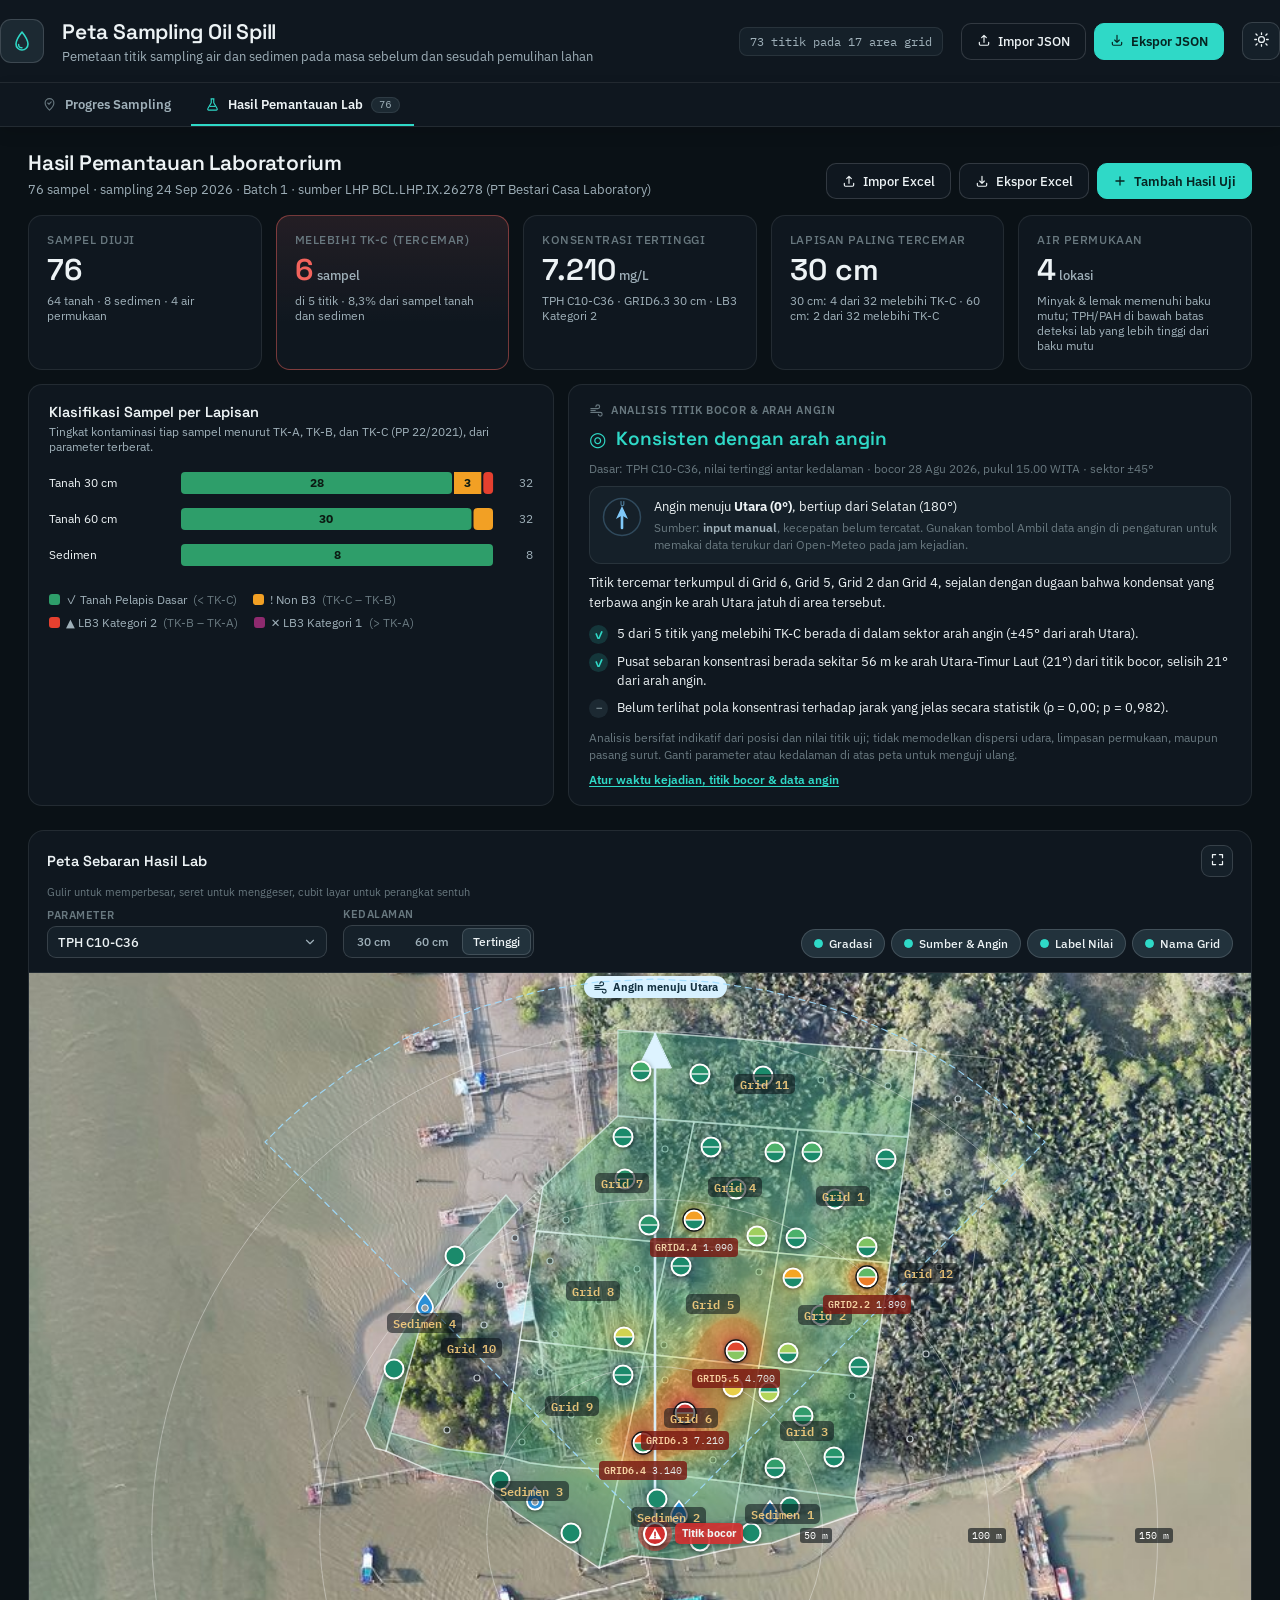
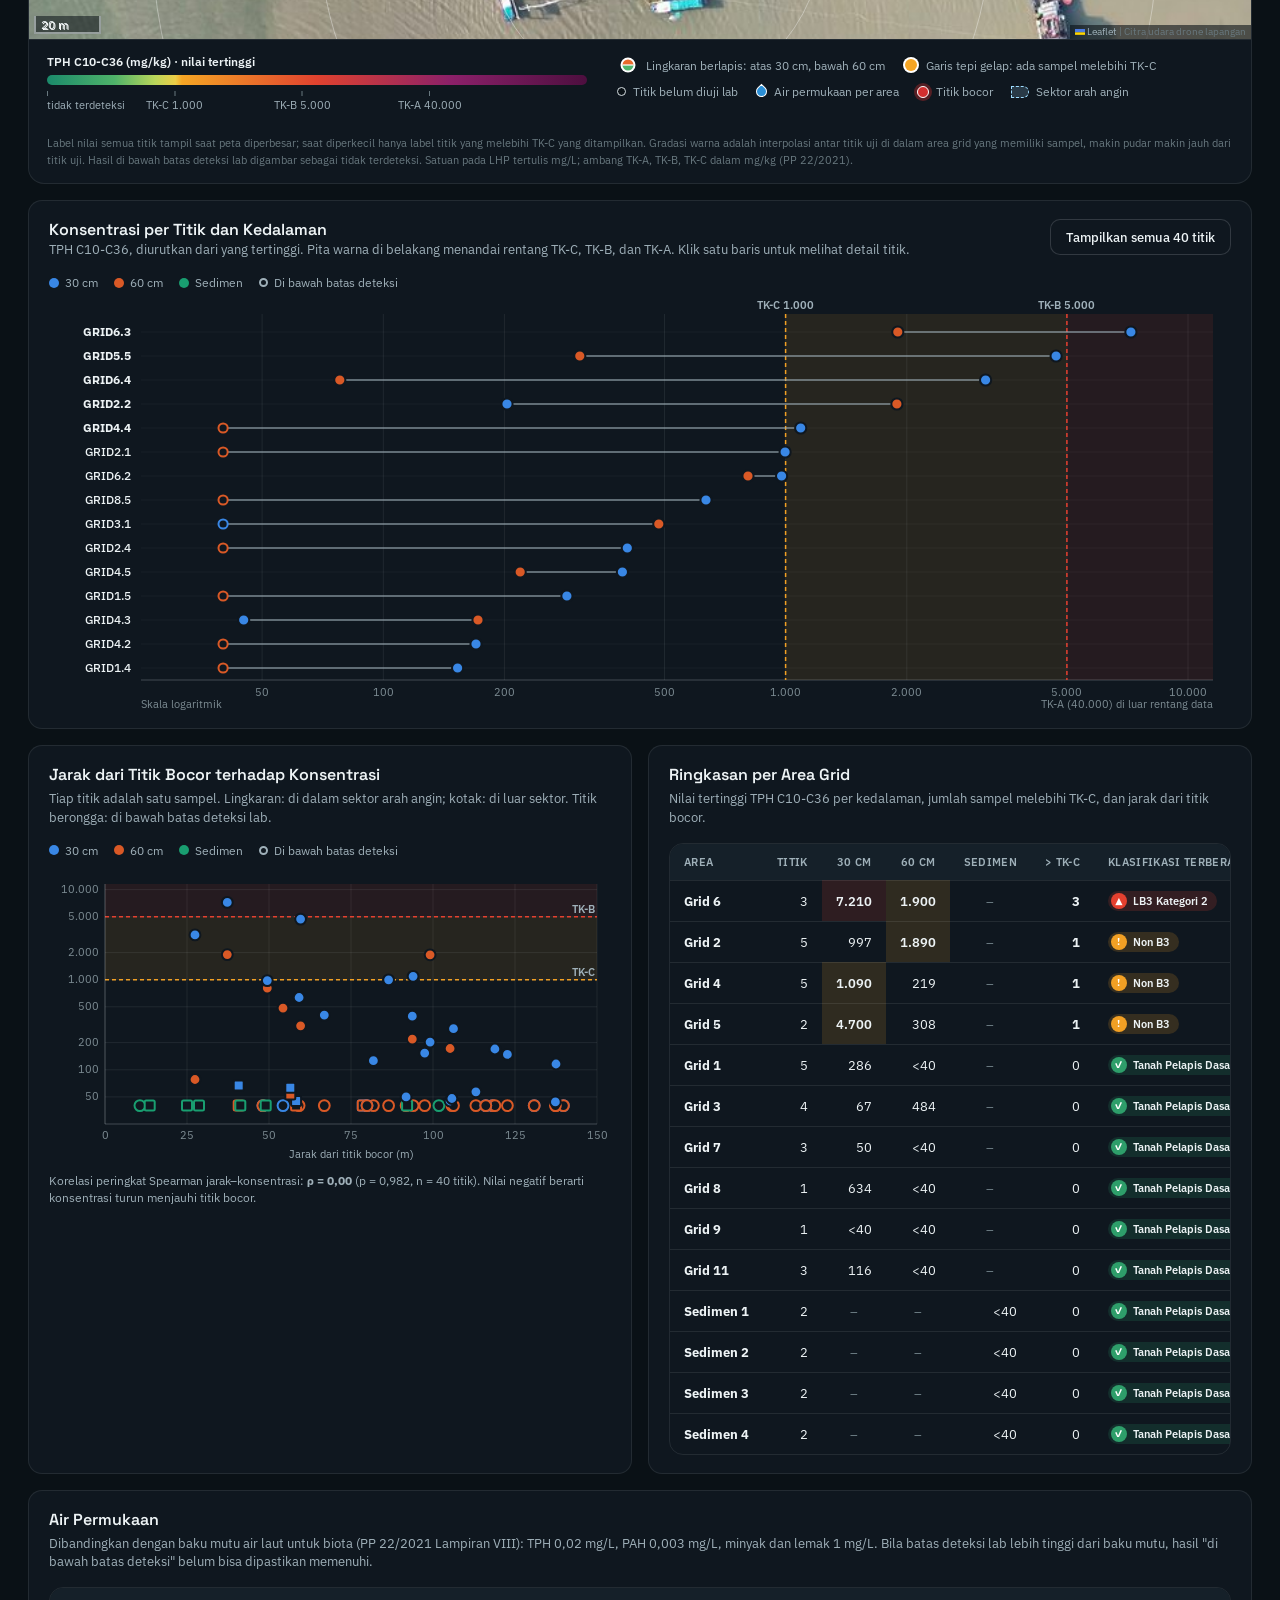
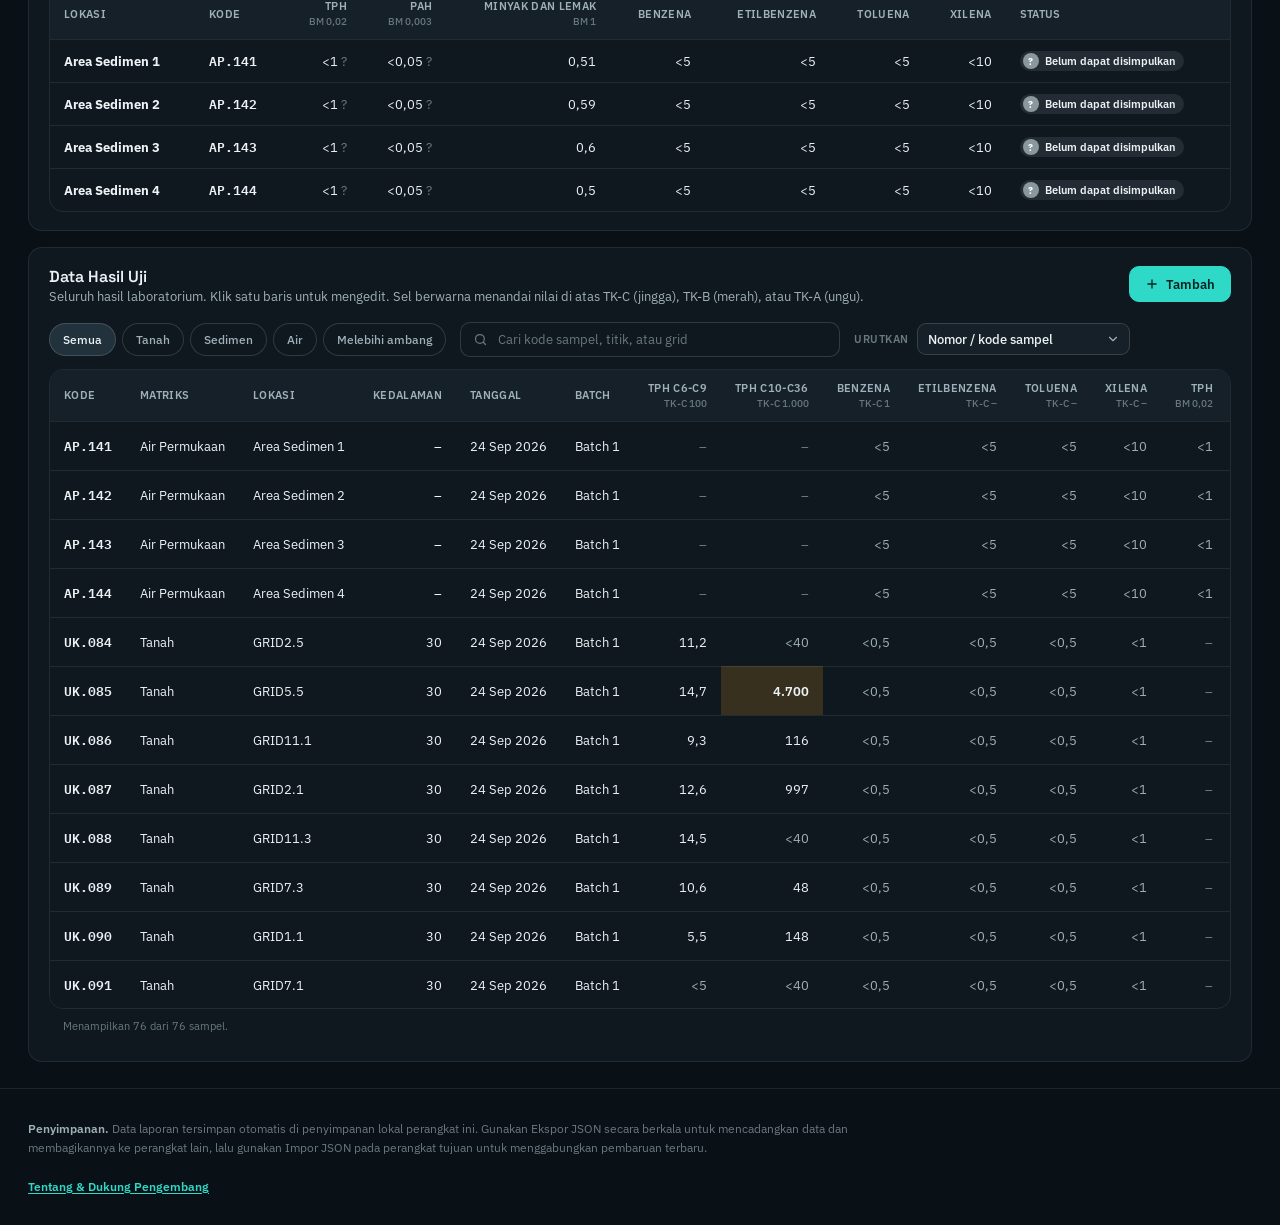
==== commit 44ab3edf: "Shrink JSON exports, add Open-Meteo wind data and date filter JSON exports with photos exceeded GitH" ====
--- a/index.html
+++ b/index.html
@@ -6,7 +6,7 @@
 <title>Peta Sampling Oil Spill</title>
 <meta name="description" content="Peta dan dashboard sampling air dan sedimen pada masa sebelum dan sesudah pemulihan lahan terdampak oil spill.">
 <link rel="stylesheet" href="vendor/leaflet/leaflet.css">
-<link rel="stylesheet" href="styles.css">
+<link rel="stylesheet" href="styles.css?v=20261013d">
 </head>
 <body>
 <script>(function(){var v="lab";try{var h=(location.hash||"").toLowerCase();v=h==="#lab"?"lab":h==="#progres"?"progress":(localStorage.getItem("oilspill_view")==="progress"?"progress":"lab");}catch(e){}document.body.className=v==="progress"?"view-progress":"view-lab";})();</script>
@@ -23,6 +23,15 @@
       <div class="roundswitch progress-only">
         <button type="button" id="roundBeforeBtn" class="roundbtn before active" data-action="set-round" data-round="before">Before Recovery</button>
         <button type="button" id="roundAfterBtn" class="roundbtn after" data-action="set-round" data-round="after">After Recovery</button>
+      </div>
+      <div class="databtns" role="group" aria-label="Cadangan data">
+        <label class="btn" for="importInput" title="Gabungkan data dari berkas JSON (progres sampling, foto, dan hasil lab) berdasarkan pembaruan terbaru">
+          <span id="importIcon"></span> Impor JSON
+        </label>
+        <input class="hiddenfile" id="importInput" type="file" accept="application/json,.json"/>
+        <button type="button" class="btn btn-primary" id="exportBtn" data-action="open-export" title="Unduh seluruh data aplikasi (progres sampling, foto, dan hasil lab) sebagai satu berkas JSON">
+          <span id="exportIcon"></span> Ekspor JSON
+        </button>
       </div>
       <button type="button" class="themebtn" data-action="toggle-theme" aria-label="Ganti mode gelap dan terang">
         <span id="themeIcon"></span>
@@ -133,14 +142,16 @@
         <button type="button" id="filter-pending" class="chip" data-action="set-filter" data-filter="pending">Belum</button>
         <button type="button" id="filter-issue" class="chip" data-action="set-filter" data-filter="issue">Bermasalah</button>
       </div>
-      <div class="toolbar-spacer"></div>
-      <label class="btn" for="importInput" title="Menggabungkan data dari berkas JSON berdasarkan pembaruan terbaru pada tiap titik">
-        <span id="importIcon"></span> Impor JSON
-      </label>
-      <input class="hiddenfile" id="importInput" type="file" accept="application/json"/>
-      <button type="button" class="btn btn-primary" id="exportBtn" data-action="export-json" title="Mengunduh seluruh data laporan sebagai satu berkas JSON, termasuk foto">
-        <span id="exportIcon"></span> Ekspor JSON
-      </button>
+      <div class="datefilter">
+        <label class="labctl labctl-inline" for="dateFilterSelect"><span>Tanggal sampling</span>
+          <select id="dateFilterSelect" data-field="date-filter"><option value="all">Semua tanggal</option></select>
+        </label>
+        <div class="daterange" id="dateRange" style="display:none">
+          <input type="date" id="dateFrom" data-field="date-from" aria-label="Dari tanggal"/>
+          <span>sampai</span>
+          <input type="date" id="dateTo" data-field="date-to" aria-label="Sampai tanggal"/>
+        </div>
+      </div>
     </div>
   </section>
 
@@ -209,11 +220,12 @@
 <div id="qrisZoomRoot"></div>
 <div id="printSheetRoot" class="print-only"></div>
 <div id="modalRoot"></div>
+<div id="exportRoot"></div>
 <div id="vizTip" class="viztip" role="tooltip"></div>
 
 <script src="vendor/leaflet/leaflet.js"></script>
-<script src="app.js"></script>
-<script src="lab-xlsx.js"></script>
-<script src="lab.js"></script>
+<script src="app.js?v=20261013d"></script>
+<script src="lab-xlsx.js?v=20261013d"></script>
+<script src="lab.js?v=20261013d"></script>
 </body>
 </html>
--- a/styles.css
+++ b/styles.css
@@ -1,6 +1,7 @@
 @import url("https://fonts.googleapis.com/css2?family=Space+Grotesk:wght@500;600;700&family=IBM+Plex+Sans:wght@400;500;600&family=IBM+Plex+Mono:wght@400;500&display=swap");
 
 :root{
+  color-scheme:dark;
   --bg-0:#0A1116;
   --bg-1:#0F171F;
   --bg-2:#152029;
@@ -40,6 +41,7 @@
   --viz-hover:rgba(226,236,240,0.045);
 }
 :root[data-theme="light"]{
+  color-scheme:light;
   --bg-0:#F4F2EC;
   --bg-1:#FFFFFF;
   --bg-2:#F0EDE4;
@@ -279,7 +281,7 @@
 
 .field{display:flex;flex-direction:column;gap:6px;margin-bottom:16px;}
 .field label{font-size:11.5px;text-transform:uppercase;letter-spacing:.04em;color:var(--text-2);font-weight:500;}
-.field textarea,.field input[type=date],.field input[type=text],.field input[type=number],.field select{background:var(--bg-2);border:1px solid var(--line-strong);border-radius:9px;padding:10px 11px;color:var(--text-0);font-size:13px;resize:vertical;width:100%;font-family:inherit;}
+.field textarea,.field input[type=date],.field input[type=time],.field input[type=text],.field input[type=number],.field select{background:var(--bg-2);border:1px solid var(--line-strong);border-radius:9px;padding:10px 11px;color:var(--text-0);font-size:13px;resize:vertical;width:100%;font-family:inherit;}
 .field textarea{min-height:76px;line-height:1.5;}
 .field textarea::placeholder,.field input::placeholder{color:var(--text-2);}
 .field select{appearance:none;background-image:url("data:image/svg+xml,%3Csvg xmlns='http://www.w3.org/2000/svg' width='14' height='14' viewBox='0 0 24 24' fill='none'%3E%3Cpath d='m6 9 6 6 6-6' stroke='%239FB0B9' stroke-width='2' stroke-linecap='round' stroke-linejoin='round'/%3E%3C/svg%3E");background-repeat:no-repeat;background-position:right 11px center;padding-right:32px;}
@@ -594,6 +596,52 @@
 .imp-baru{color:var(--teal-text);}
 .imp-diperbarui{color:var(--amber-text);}
 .imp-sama{color:var(--text-2);}
+
+
+/* header data buttons + export dialog */
+.databtns{display:flex;gap:8px;flex-wrap:wrap;}
+.expopts{display:flex;flex-direction:column;gap:8px;margin:4px 0 12px;}
+.expopt{display:flex;align-items:flex-start;gap:12px;border:1px solid var(--line-strong);border-radius:12px;padding:12px 14px;cursor:pointer;background:var(--bg-2);}
+.expopt:hover{border-color:var(--teal);}
+.expopt.active{border-color:var(--teal);box-shadow:inset 0 0 0 1px var(--teal);}
+.expopt input{margin:3px 0 0;accent-color:var(--teal);width:16px;height:16px;flex:none;}
+.expopt-body{flex:1;display:flex;flex-direction:column;gap:3px;}
+.expopt-title{font-size:13px;font-weight:600;}
+.expopt-desc{font-size:11.5px;color:var(--text-1);line-height:1.45;}
+.expopt-size{font-family:var(--mono);font-size:12px;color:var(--text-0);white-space:nowrap;margin-top:1px;}
+.expstats{font-size:11.5px;color:var(--text-2);margin:0 0 10px;line-height:1.5;}
+.expprogress{font-size:12px;color:var(--teal-text);font-weight:600;margin:8px 0 0;}
+img.photo-missing{background:repeating-linear-gradient(45deg,var(--bg-3) 0 6px,var(--bg-2) 6px 12px);cursor:help;outline:1px dashed var(--line-strong);outline-offset:-1px;}
+
+/* progress date filter */
+.datefilter{display:flex;align-items:center;gap:10px;flex-wrap:wrap;}
+.datefilter select.is-active{border-color:var(--teal);color:var(--teal-text);}
+.daterange{display:flex;align-items:center;gap:8px;font-size:12px;color:var(--text-1);}
+.daterange input{color-scheme:inherit;background:var(--bg-1);border:1px solid var(--line-strong);border-radius:9px;padding:6px 9px;color:var(--text-0);font-size:12.5px;font-family:inherit;}
+
+/* wind info */
+.windinfo{display:flex;gap:12px;align-items:flex-start;background:var(--bg-2);border:1px solid var(--line);border-radius:12px;padding:10px 12px;}
+.windinfo>.windarrow{color:#7FC8F8;flex:none;}
+.windinfo-text{display:flex;flex-direction:column;gap:3px;font-size:12.5px;line-height:1.5;min-width:0;}
+.windinfo-speed{color:var(--text-0);}
+.windinfo-src{font-size:11.5px;color:var(--text-2);}
+.windinfo-src b{color:var(--text-1);font-weight:600;}
+.windinfo-warn{font-size:11.5px;color:var(--amber-text);font-weight:600;}
+.windfetch{display:flex;flex-direction:column;gap:6px;align-items:flex-start;margin-bottom:12px;}
+.windfetch-note{font-size:11.5px;color:var(--text-2);}
+.windfetch .formerror{align-self:stretch;}
+.winddaywrap{margin-bottom:12px;}
+.windday-title{font-size:11.5px;color:var(--text-1);margin:0 0 6px;font-weight:600;}
+.windday{max-height:236px;overflow:auto;border:1px solid var(--line);border-radius:10px;}
+.windday table{min-width:470px;}
+.windday td,.windday th{white-space:nowrap;}
+.windday thead th{position:sticky;top:0;background:var(--bg-2);}
+.windrow[data-action]{cursor:pointer;}
+.windrow[data-action]:hover{background:var(--bg-2);}
+.windrow-active,.windrow-active:hover{background:rgba(47,217,199,0.14)!important;}
+.windrow-active td:first-child{box-shadow:inset 3px 0 0 var(--teal);}
+td.windto{white-space:nowrap;color:var(--text-0);}
+td.windto .windarrow{vertical-align:-4px;color:#7FC8F8;}
 
 .print-only{display:none;}
 .printsheet-border{display:grid;grid-template-columns:1fr 92mm;gap:4mm;height:100%;border:0.6mm solid #111;padding:4mm;box-sizing:border-box;background:#fff;}
@@ -655,7 +703,15 @@
   .wrap{padding:0 16px;}
   .labhead-actions{width:100%;}
   .labhead-actions .btn{flex:1 1 auto;justify-content:center;}
-  .viewtab{padding:12px 9px 10px;font-size:12.5px;}
+  .viewtabs-inner{gap:0;padding:0 8px;}
+  .viewtab{flex:1 1 0;justify-content:center;padding:12px 4px 10px;font-size:12.5px;gap:6px;}
+  .viewtab-count{display:none;}
+  .databtns{width:100%;}
+  .panelhead-row{flex-wrap:wrap;}
+  .tblhead-actions{flex-wrap:wrap;}
+  .databtns .btn{flex:1 1 0;justify-content:center;}
+  .expopt{flex-wrap:wrap;}
+  .expopt-size{margin-left:28px;}
   .modal-backdrop{padding:12px 8px;}
   .toast{left:12px;right:12px;max-width:none;}
   .dash-grid{grid-template-columns:1fr 1fr;}
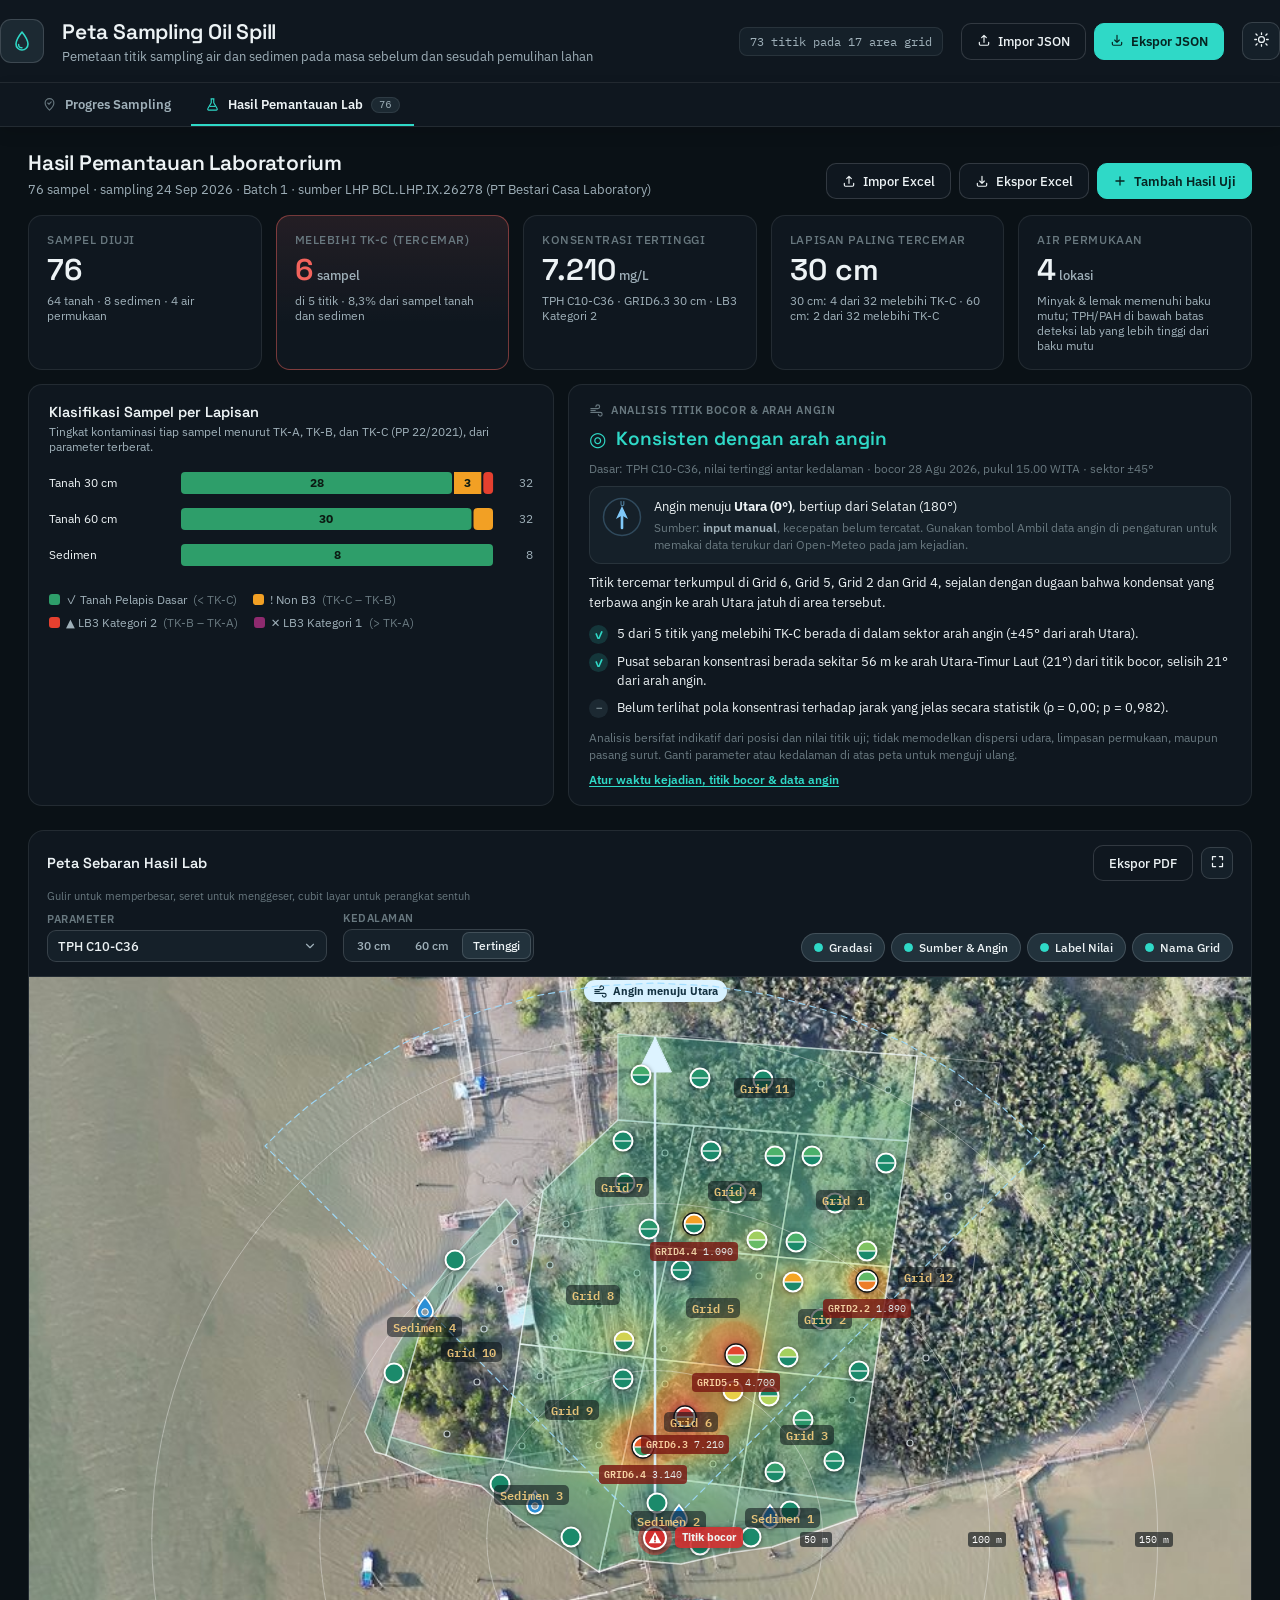
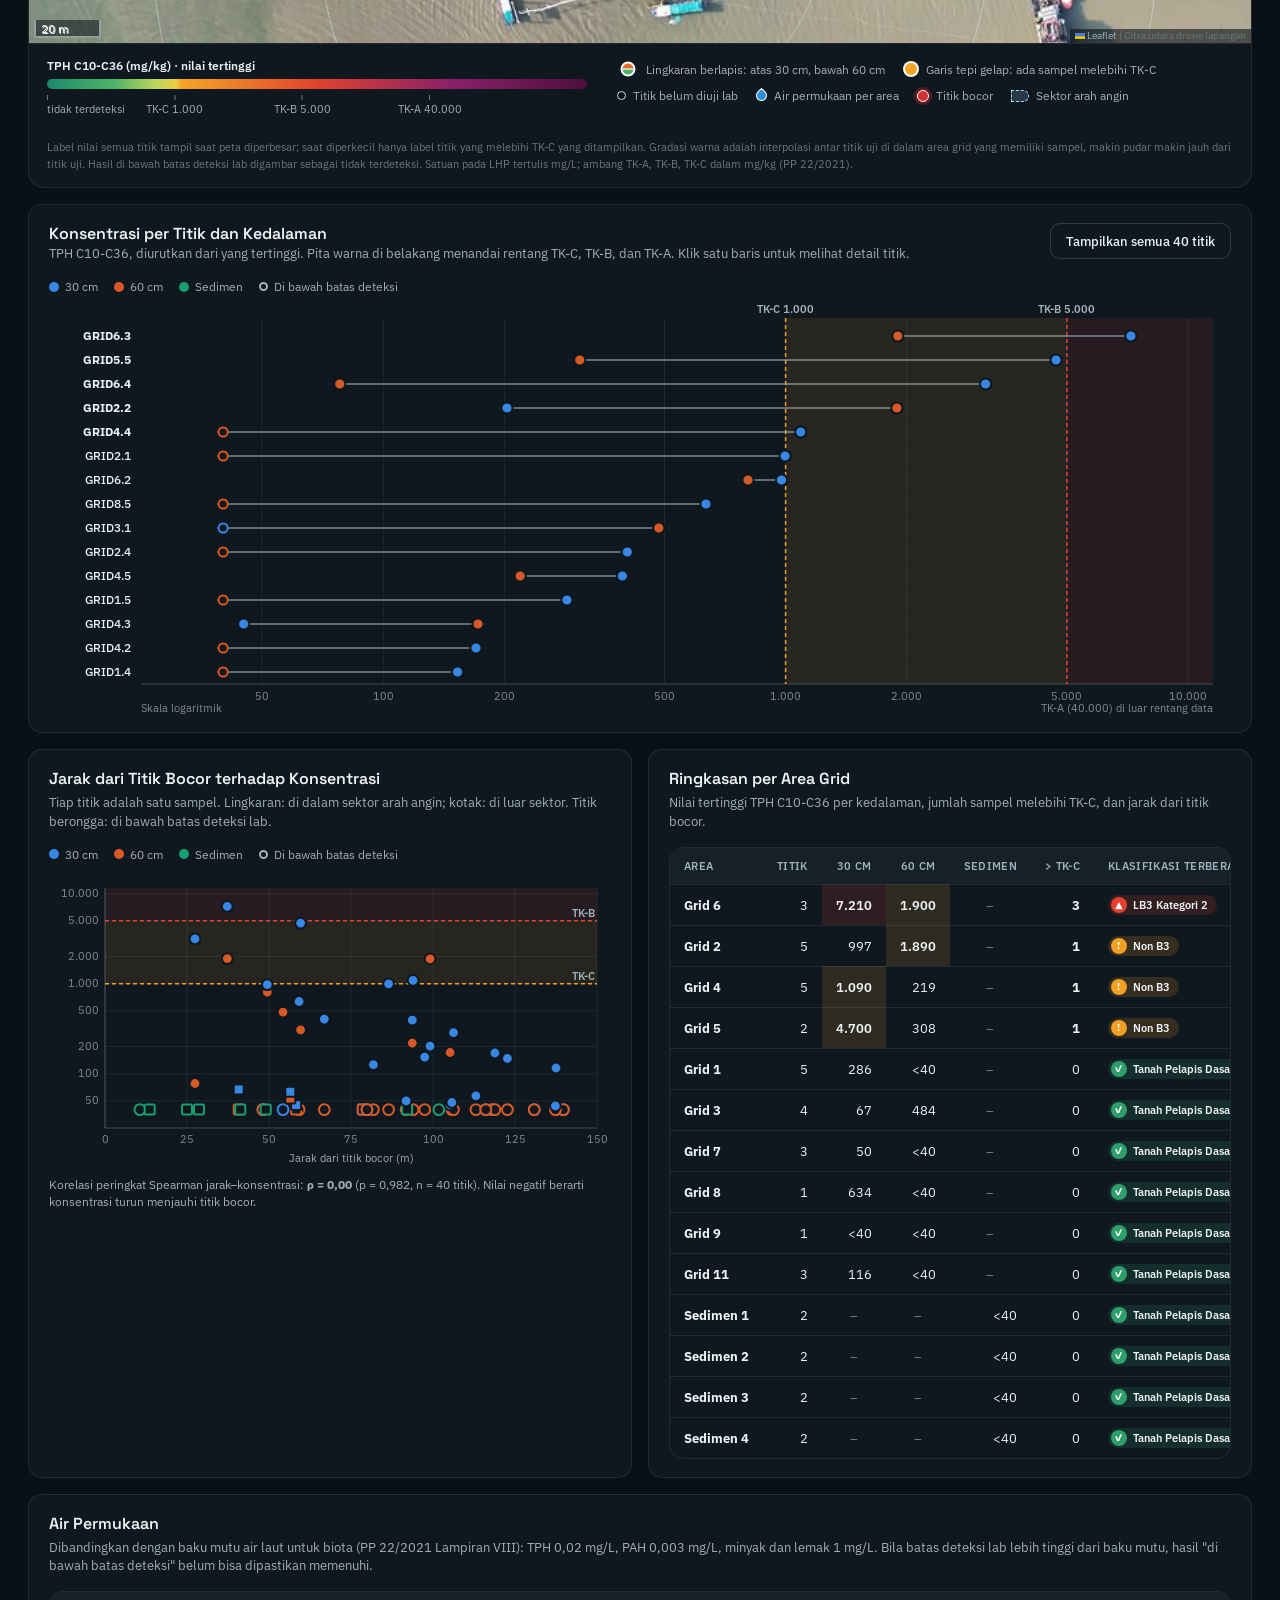
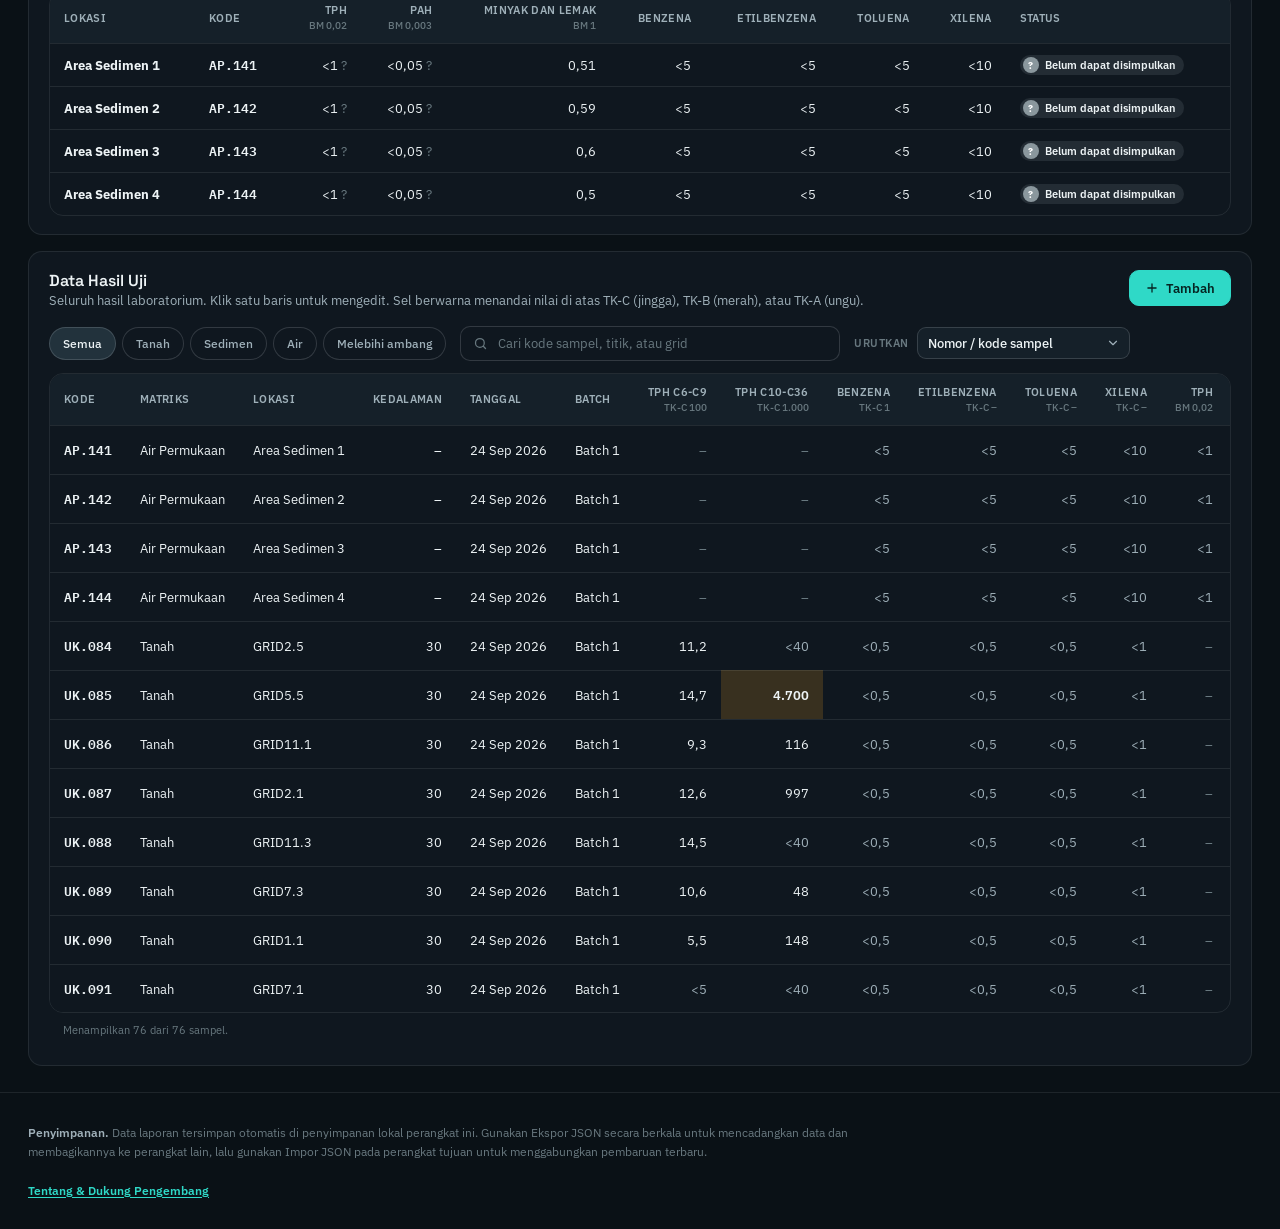
==== commit e8a9e7fe: "Keep JSON exports under GitHub's 25 MB limit; configurable map PDF for both views Ekspor JSON now fi" ====
--- a/index.html
+++ b/index.html
@@ -6,7 +6,7 @@
 <title>Peta Sampling Oil Spill</title>
 <meta name="description" content="Peta dan dashboard sampling air dan sedimen pada masa sebelum dan sesudah pemulihan lahan terdampak oil spill.">
 <link rel="stylesheet" href="vendor/leaflet/leaflet.css">
-<link rel="stylesheet" href="styles.css?v=20261013d">
+<link rel="stylesheet" href="styles.css?v=20261027a">
 </head>
 <body>
 <script>(function(){var v="lab";try{var h=(location.hash||"").toLowerCase();v=h==="#lab"?"lab":h==="#progres"?"progress":(localStorage.getItem("oilspill_view")==="progress"?"progress":"lab");}catch(e){}document.body.className=v==="progress"?"view-progress":"view-lab";})();</script>
@@ -25,11 +25,11 @@
         <button type="button" id="roundAfterBtn" class="roundbtn after" data-action="set-round" data-round="after">After Recovery</button>
       </div>
       <div class="databtns" role="group" aria-label="Cadangan data">
-        <label class="btn" for="importInput" title="Gabungkan data dari berkas JSON (progres sampling, foto, dan hasil lab) berdasarkan pembaruan terbaru">
+        <label class="btn" for="importInput" title="Gabungkan data dari berkas JSON (progres sampling, foto, dan hasil lab) berdasarkan pembaruan terbaru. Untuk ekspor yang dipecah, pilih berkas data dan semua berkas -foto sekaligus">
           <span id="importIcon"></span> Impor JSON
         </label>
-        <input class="hiddenfile" id="importInput" type="file" accept="application/json,.json"/>
-        <button type="button" class="btn btn-primary" id="exportBtn" data-action="open-export" title="Unduh seluruh data aplikasi (progres sampling, foto, dan hasil lab) sebagai satu berkas JSON">
+        <input class="hiddenfile" id="importInput" type="file" accept="application/json,.json" multiple/>
+        <button type="button" class="btn btn-primary" id="exportBtn" data-action="open-export" title="Unduh seluruh data aplikasi (progres sampling, foto, dan hasil lab) sebagai berkas JSON">
           <span id="exportIcon"></span> Ekspor JSON
         </button>
       </div>
@@ -162,7 +162,7 @@
           <h2 id="mapTitle">Peta Grid Sampling</h2>
           <div class="headtop-right">
             <span class="roundtag progress-only" id="roundTag">Before Recovery</span>
-            <button type="button" class="btn progress-only" data-action="export-map-pdf" title="Cetak peta beserta legenda dan informasi koordinat sebagai PDF">Ekspor PDF</button>
+            <button type="button" class="btn" data-action="export-map-pdf" title="Atur area, perbesaran, dan isi peta, lalu cetak beserta legenda dan informasi koordinat sebagai PDF">Ekspor PDF</button>
             <button type="button" class="iconbtn" data-action="toggle-fullscreen" id="fullscreenBtn" aria-label="Tampilkan peta layar penuh" title="Tampilkan peta layar penuh">
               <span id="fullscreenIcon"></span>
             </button>
@@ -221,11 +221,13 @@
 <div id="printSheetRoot" class="print-only"></div>
 <div id="modalRoot"></div>
 <div id="exportRoot"></div>
+<div id="pdfRoot"></div>
 <div id="vizTip" class="viztip" role="tooltip"></div>
 
 <script src="vendor/leaflet/leaflet.js"></script>
-<script src="app.js?v=20261013d"></script>
-<script src="lab-xlsx.js?v=20261013d"></script>
-<script src="lab.js?v=20261013d"></script>
+<script src="app.js?v=20261027a"></script>
+<script src="lab-xlsx.js?v=20261027a"></script>
+<script src="lab.js?v=20261027a"></script>
+<script src="map-pdf.js?v=20261027a"></script>
 </body>
 </html>
--- a/styles.css
+++ b/styles.css
@@ -674,6 +674,43 @@
 .printkop-qr{display:flex;flex-direction:column;align-items:center;gap:0.8mm;flex:none;}
 .printkop-qr svg{width:20mm;height:20mm;display:block;}
 .printkop-qrlabel{font-size:1.5mm;color:#777;text-align:center;max-width:22mm;line-height:1.2;}
+.printsheet{-webkit-print-color-adjust:exact;print-color-adjust:exact;background:#fff;}
+.printsheet-nokop{grid-template-columns:1fr;}
+.printsheet-kopin{display:flex;flex-direction:column;gap:3mm;min-height:100%;}
+.printkop-sym{flex:none;display:block;}
+.printkop-legitem>span{line-height:1.3;}
+.printkop-legsub{margin:0 0 0.8mm;font-size:2.4mm;font-weight:700;}
+.printkop-ramp{display:block;margin:0 0 1.5mm;}
+.printkop-inl{display:inline-flex;align-items:center;gap:0.6mm;margin-right:1.2mm;white-space:nowrap;}
+.printkop-inl svg{display:block;}
+.printkop-headline{margin:0 0 1.2mm;font-size:2.6mm;font-weight:700;}
+.printkop-ev{margin:0;padding:0;list-style:none;font-size:2.1mm;line-height:1.35;}
+.printkop-ev li{margin-bottom:0.8mm;}
+.printkop-ex{color:#B3261E;}
+.printkop-note-top{margin:0 0 1.2mm;}
+
+/* map PDF export dialog */
+.modal-pdf{max-width:1180px;}
+.pdfdlg{display:grid;grid-template-columns:minmax(0,1fr) 290px;gap:18px;align-items:start;}
+.pdfprev{position:relative;overflow:hidden;border:1px solid var(--line-strong);border-radius:10px;background:#fff;touch-action:none;}
+.pdfprev .printsheet-map{cursor:grab;}
+.pdfprev.dragging .printsheet-map{cursor:grabbing;}
+.pdfprev-scale{position:absolute;left:0;top:0;transform-origin:0 0;}
+.pdfprev-hint{font-size:11.5px;color:var(--text-2);margin:8px 0 0;line-height:1.45;}
+.pdfdlg-side{display:flex;flex-direction:column;gap:12px;max-height:72vh;overflow:auto;padding-right:4px;}
+.pdfsec{border:1px solid var(--line);border-radius:12px;padding:10px 12px;background:var(--bg-2);}
+.pdfsec-title{font-size:12px;font-weight:600;margin-bottom:8px;}
+.pdfsec-note{font-size:11px;color:var(--text-2);margin:6px 0 0;line-height:1.45;}
+.pdfzoom{display:flex;align-items:center;gap:6px;}
+.pdfzoom .iconbtn{font-size:16px;font-weight:600;line-height:1;}
+.pdfzoom input[type=range]{flex:1;min-width:0;accent-color:var(--teal);}
+.pdfzoom-val{font-family:var(--mono);font-size:12px;min-width:44px;text-align:right;}
+.pdfbtnrow{display:flex;flex-wrap:wrap;gap:6px;margin-top:8px;}
+.pdfscale{font-size:11px;color:var(--text-1);margin:8px 0 0;}
+.pdfcheck{display:flex;align-items:center;gap:8px;font-size:12.5px;padding:3px 0;cursor:pointer;}
+.pdfcheck input{accent-color:var(--teal);width:15px;height:15px;margin:0;flex:none;}
+.pdfcheck-sub{padding-left:22px;font-size:12px;}
+.pdfcheck.disabled{opacity:0.45;cursor:default;}
 @media print{
   @page{size:A3 landscape;margin:8mm;}
   html,body{background:#fff;}
@@ -688,6 +725,9 @@
   .dash-grid{grid-template-columns:repeat(2,1fr);}
   .ringcard{grid-column:span 2;flex-direction:row;justify-content:flex-start;gap:16px;}
   .secondrow{grid-template-columns:1fr;}
+}
+@media (max-width: 900px){
+  .pdfdlg{grid-template-columns:1fr;}
 }
 @media (max-width: 760px){
   .labkpis{grid-template-columns:1fr 1fr;}
@@ -712,6 +752,7 @@
   .databtns .btn{flex:1 1 0;justify-content:center;}
   .expopt{flex-wrap:wrap;}
   .expopt-size{margin-left:28px;}
+  .pdfdlg-side{max-height:none;}
   .modal-backdrop{padding:12px 8px;}
   .toast{left:12px;right:12px;max-width:none;}
   .dash-grid{grid-template-columns:1fr 1fr;}
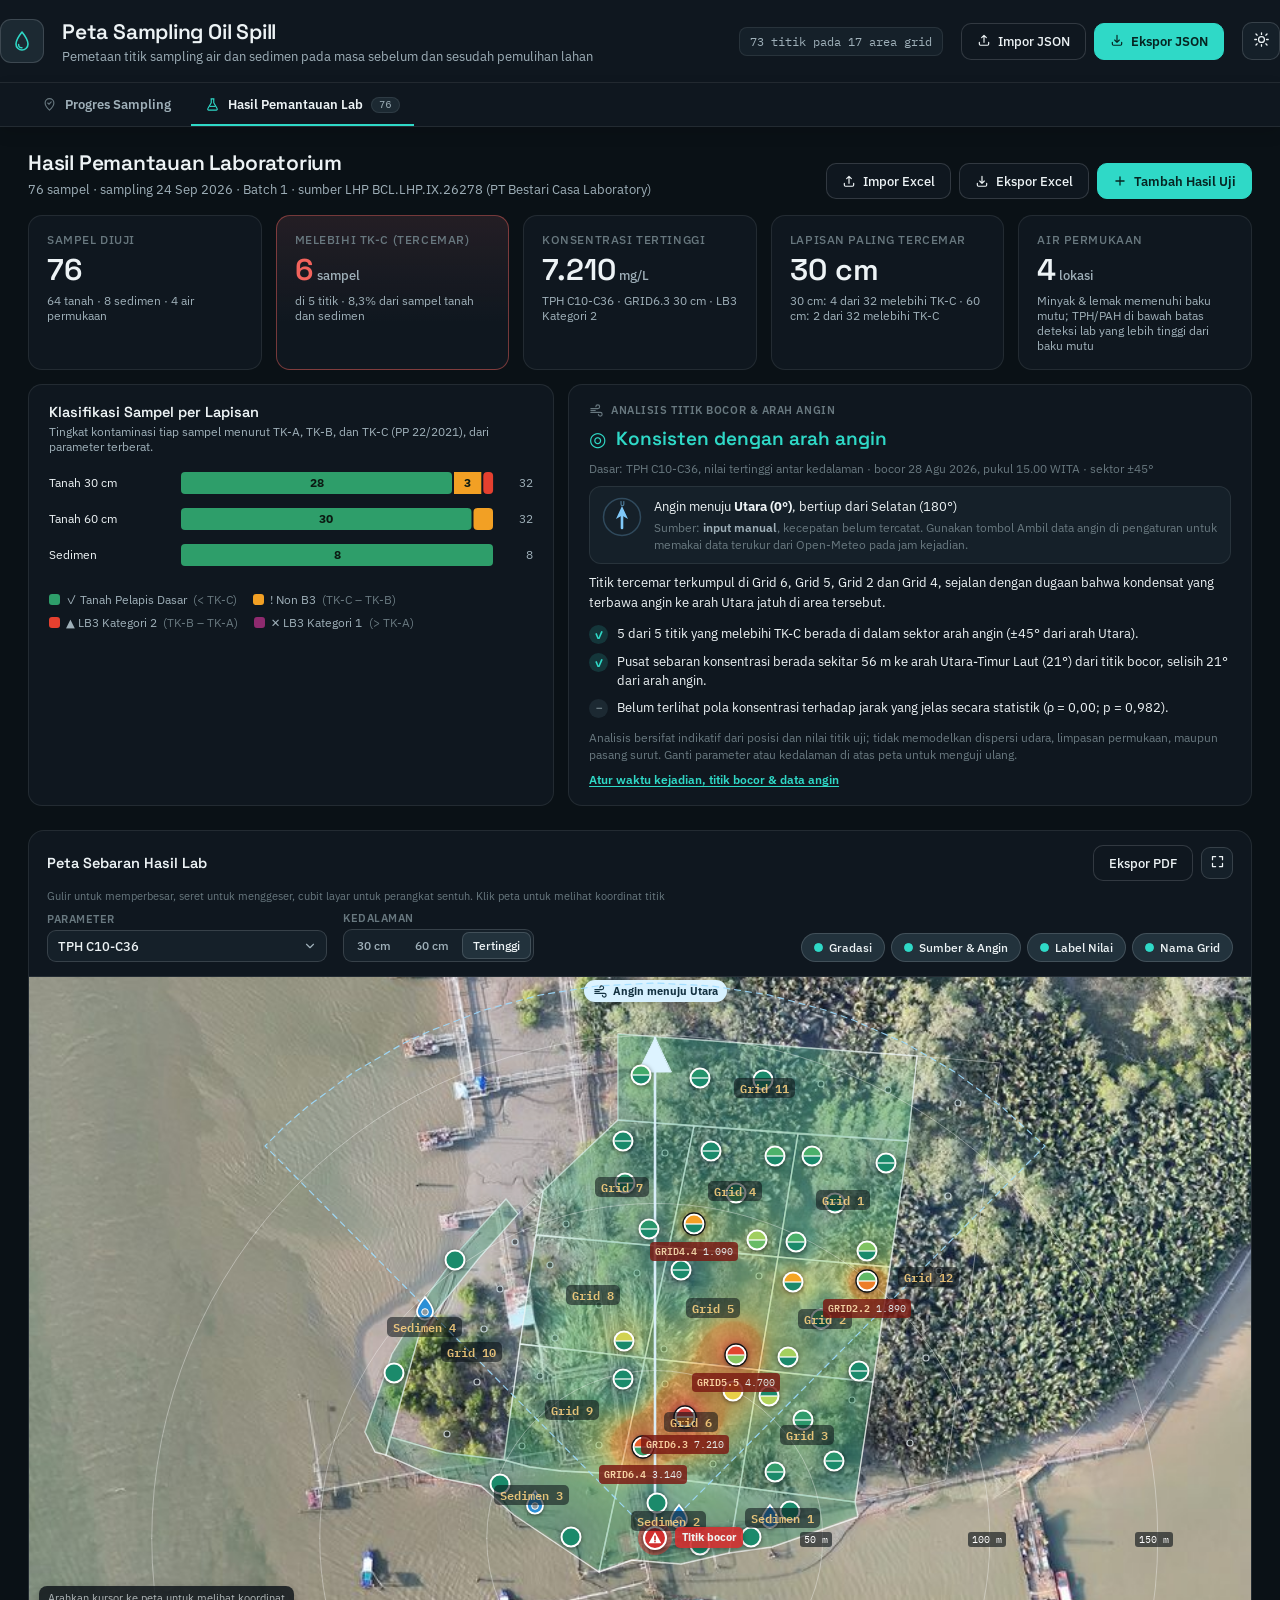
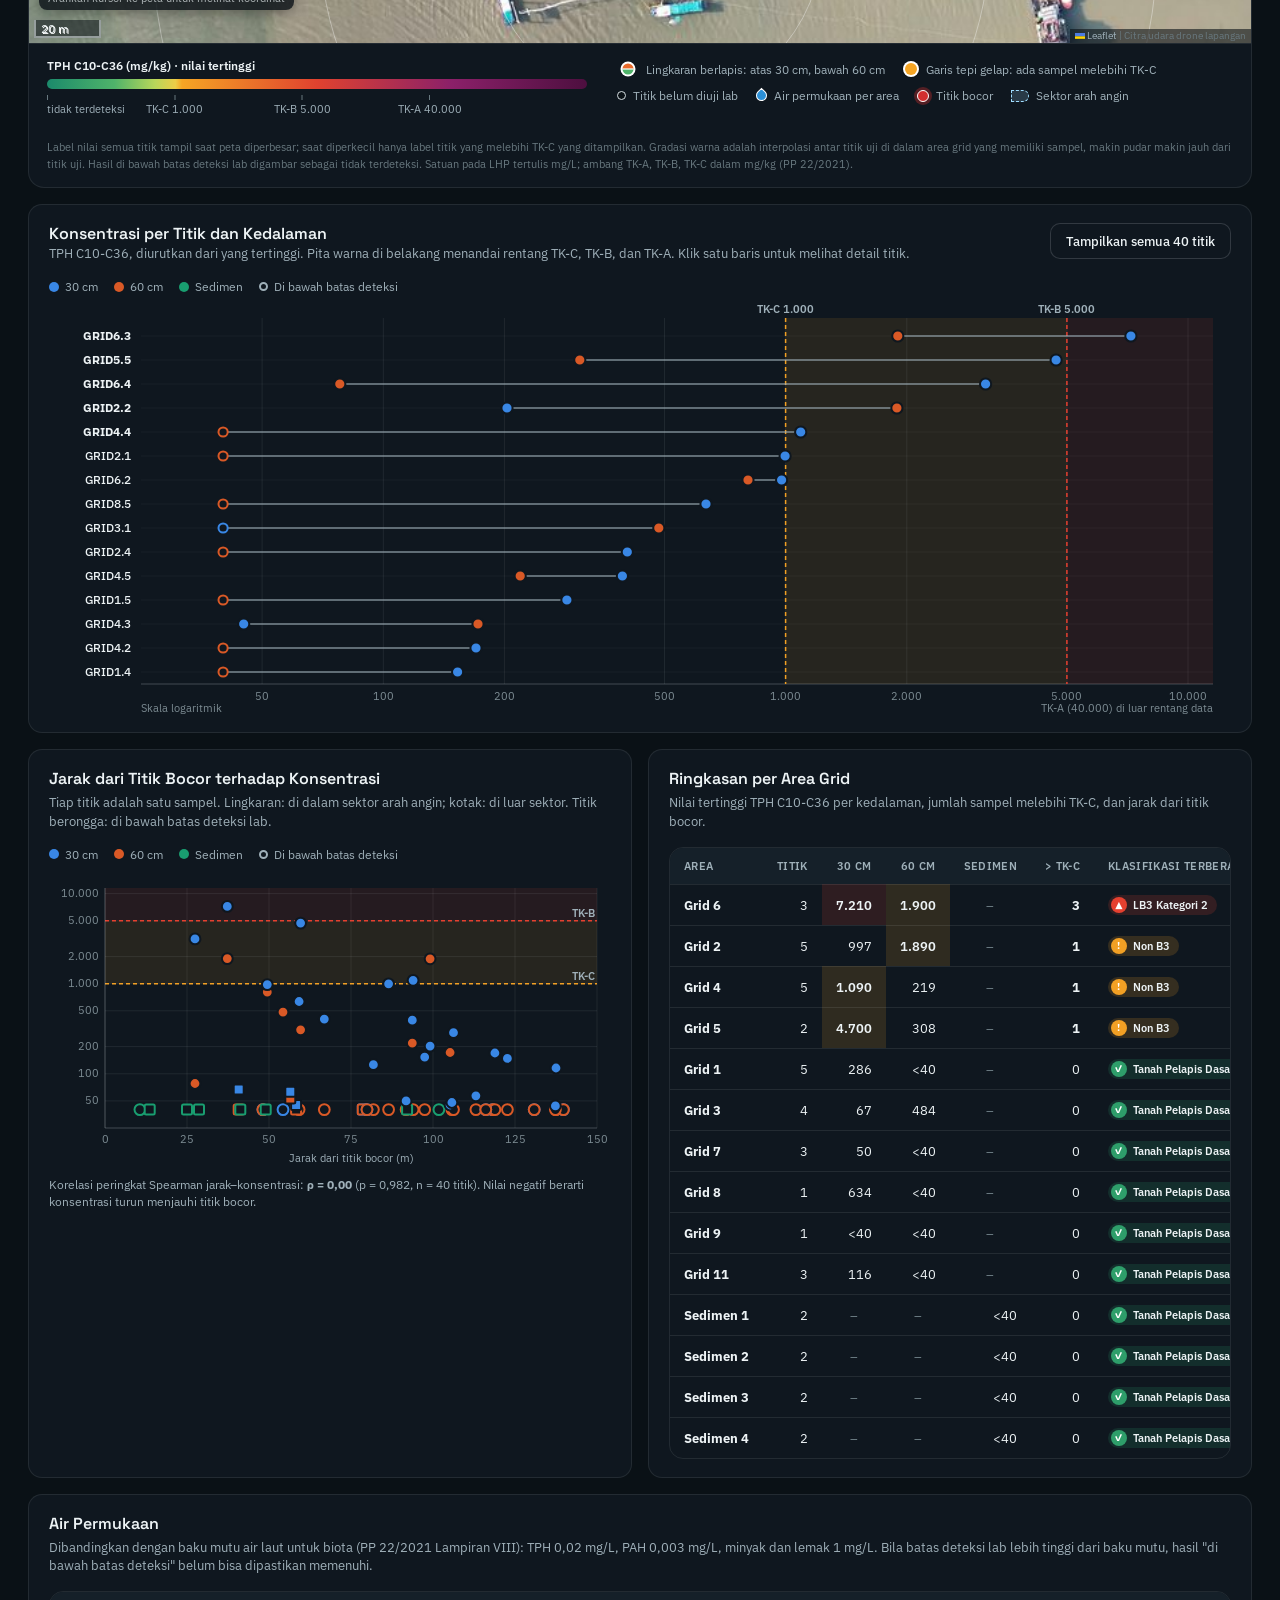
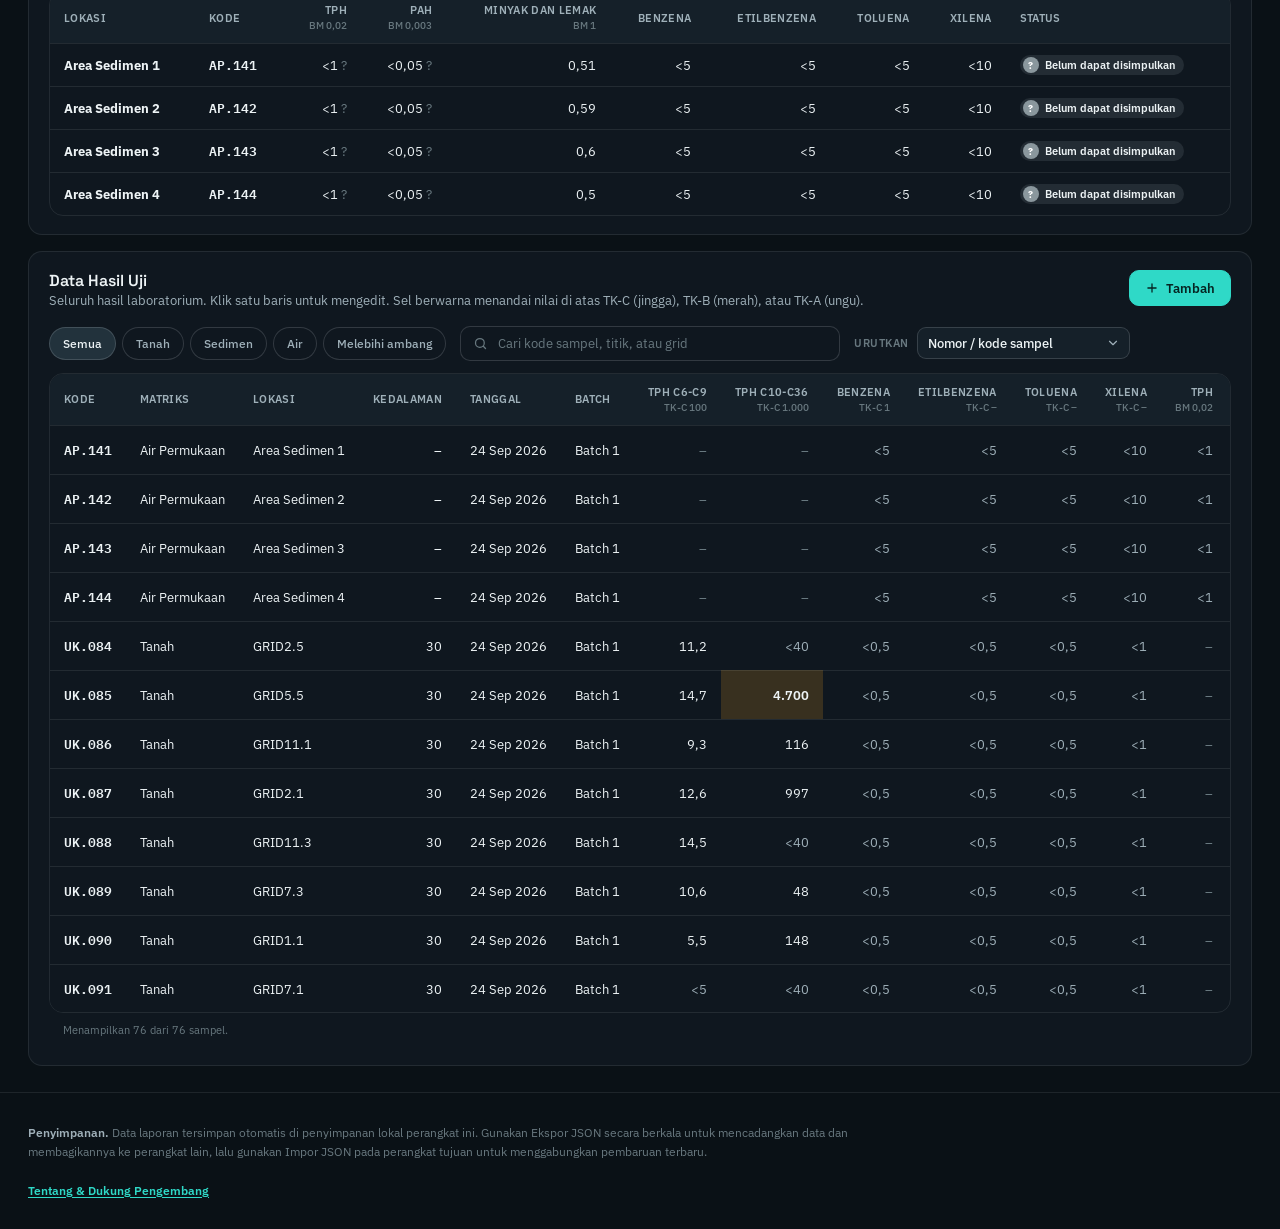
==== commit 15411ef3: "Show map coordinates on hover and click A readout in the map corner follows the cursor (WGS 84 lat/l" ====
--- a/index.html
+++ b/index.html
@@ -6,7 +6,7 @@
 <title>Peta Sampling Oil Spill</title>
 <meta name="description" content="Peta dan dashboard sampling air dan sedimen pada masa sebelum dan sesudah pemulihan lahan terdampak oil spill.">
 <link rel="stylesheet" href="vendor/leaflet/leaflet.css">
-<link rel="stylesheet" href="styles.css?v=20261027a">
+<link rel="stylesheet" href="styles.css?v=20261031a">
 </head>
 <body>
 <script>(function(){var v="lab";try{var h=(location.hash||"").toLowerCase();v=h==="#lab"?"lab":h==="#progres"?"progress":(localStorage.getItem("oilspill_view")==="progress"?"progress":"lab");}catch(e){}document.body.className=v==="progress"?"view-progress":"view-lab";})();</script>
@@ -169,7 +169,7 @@
           </div>
         </div>
         <div class="mapsection-head-bottom">
-          <span class="maphint">Gulir untuk memperbesar, seret untuk menggeser, cubit layar untuk perangkat sentuh</span>
+          <span class="maphint">Gulir untuk memperbesar, seret untuk menggeser, cubit layar untuk perangkat sentuh. Klik peta untuk melihat koordinat titik</span>
           <div class="labeltoggles progress-only">
             <button type="button" id="toggleGridFill" class="labeltoggle active" data-action="toggle-grid-fill" title="Nyalakan atau matikan isian warna area grid, hanya garis batas bila dimatikan">Isi Grid</button>
             <button type="button" id="toggleGridLabels" class="labeltoggle active" data-action="toggle-grid-labels">Nama Grid</button>
@@ -225,9 +225,9 @@
 <div id="vizTip" class="viztip" role="tooltip"></div>
 
 <script src="vendor/leaflet/leaflet.js"></script>
-<script src="app.js?v=20261027a"></script>
-<script src="lab-xlsx.js?v=20261027a"></script>
-<script src="lab.js?v=20261027a"></script>
-<script src="map-pdf.js?v=20261027a"></script>
+<script src="app.js?v=20261031a"></script>
+<script src="lab-xlsx.js?v=20261031a"></script>
+<script src="lab.js?v=20261031a"></script>
+<script src="map-pdf.js?v=20261031a"></script>
 </body>
 </html>
--- a/styles.css
+++ b/styles.css
@@ -203,6 +203,24 @@
 .point-hover-popup .leaflet-popup-tip{background:rgba(10,17,22,0.92);}
 .point-hover-popup .leaflet-popup-content{margin:9px 11px;font-size:11.5px;line-height:1.5;font-family:var(--sans);}
 .point-hover-popup .ph-id{font-family:var(--mono);font-weight:600;display:block;margin-bottom:2px;}
+.point-hover-popup .ph-coord{font-family:var(--mono);font-size:10.5px;opacity:.8;margin:-1px 0 3px;}
+.coord-readout{background:rgba(10,17,22,0.82);color:#EDF3F5;border-radius:8px;padding:5px 9px;font-size:11px;line-height:1.35;display:flex;flex-direction:column;box-shadow:0 4px 12px rgba(0,0,0,0.3);pointer-events:none;min-width:190px;}
+.coord-readout-empty{color:rgba(237,243,245,0.7);font-size:10.5px;}
+.coord-readout .cr-k{font-size:9.5px;text-transform:uppercase;letter-spacing:.06em;color:#2FD9C7;font-weight:600;}
+.coord-readout .cr-v{font-family:var(--mono);font-size:12px;font-weight:600;}
+.coord-readout .cr-sub{font-family:var(--mono);font-size:10px;opacity:.75;}
+.coord-table{border-collapse:collapse;font-size:11.5px;margin:2px 0 6px;}
+.coord-table td{padding:2px 0;vertical-align:top;}
+.coord-table td:first-child{color:rgba(237,243,245,0.65);padding-right:10px;white-space:nowrap;}
+.coord-table td:last-child{font-family:var(--mono);font-size:11px;}
+.coord-actions{display:flex;gap:6px;flex-wrap:wrap;margin-top:4px;}
+.coord-btn{border:1px solid rgba(47,217,199,0.6);background:rgba(47,217,199,0.12);color:#EDF3F5 !important;border-radius:7px;padding:4px 9px;font-size:11px;font-weight:600;cursor:pointer;text-decoration:none;font-family:var(--sans);}
+.coord-btn:hover{background:rgba(47,217,199,0.25);}
+.coord-note{font-size:10px;opacity:.6;margin-top:6px;}
+.coord-short{border-top:1px solid rgba(237,243,245,0.18);margin-top:7px;padding-top:6px;}
+.coord-short .coord-k{font-size:10px;text-transform:uppercase;letter-spacing:.05em;opacity:.65;}
+.coord-short .coord-v{font-family:var(--mono);font-size:11.5px;font-weight:600;}
+.coord-short .coord-sub{font-family:var(--mono);font-size:10px;opacity:.75;}
 .point-hover-popup .ph-status-done{color:#3BD488;font-weight:600;}
 .point-hover-popup .ph-status-issue{color:#F2635C;font-weight:600;}
 .point-hover-popup .ph-status-pending{color:#EDF3F5;opacity:.75;}
@@ -688,10 +706,27 @@
 .printkop-ev li{margin-bottom:0.8mm;}
 .printkop-ex{color:#B3261E;}
 .printkop-note-top{margin:0 0 1.2mm;}
+.printkop-legrange{display:block;font-size:2mm;color:#555;}
+.printkop-subtitle{margin:2mm 0 0.8mm;font-size:2.3mm;font-weight:700;border-top:0.15mm solid #999;padding-top:1mm;}
+.printkop-gtable{font-size:2.1mm;}
+.printkop-gr{display:grid;grid-template-columns:15mm 6mm repeat(4,7.5mm) 1fr;align-items:center;gap:0 0.6mm;padding:0.45mm 0;border-bottom:0.15mm solid #ddd;}
+.printkop-ghead{font-weight:700;border-bottom:0.3mm solid #111;font-size:1.9mm;}
+.printkop-ghead .printkop-gtop{font-weight:600;}
+.printkop-gtotal{font-weight:700;border-top:0.3mm solid #111;border-bottom:none;}
+.printkop-gname{white-space:nowrap;overflow:hidden;text-overflow:ellipsis;}
+.printkop-gnum{text-align:center;}
+.printkop-gtop{line-height:1.25;}
+.printkop-muted{color:#666;font-size:1.8mm;}
+.printkop-zero{color:#aaa;}
+.printkop-chip{display:inline-block;min-width:4.6mm;padding:0.1mm 0.8mm;border-radius:0.9mm;font-weight:700;box-sizing:border-box;}
+.printkop-gsw{display:inline-block;width:1.9mm;height:1.9mm;border-radius:0.4mm;border:0.15mm solid #333;margin-right:0.6mm;vertical-align:-0.2mm;}
+.printkop-ghead .printkop-gnum{display:flex;align-items:center;justify-content:center;gap:0.3mm;}
+.printkop-ghead .printkop-gsw{margin-right:0;}
+.printkop-wr{display:flex;justify-content:space-between;gap:2mm;font-size:2.1mm;padding:0.4mm 0;border-bottom:0.15mm solid #ddd;}
 
 /* map PDF export dialog */
 .modal-pdf{max-width:1180px;}
-.pdfdlg{display:grid;grid-template-columns:minmax(0,1fr) 290px;gap:18px;align-items:start;}
+.pdfdlg{display:grid;grid-template-columns:minmax(0,1fr) 320px;gap:18px;align-items:start;}
 .pdfprev{position:relative;overflow:hidden;border:1px solid var(--line-strong);border-radius:10px;background:#fff;touch-action:none;}
 .pdfprev .printsheet-map{cursor:grab;}
 .pdfprev.dragging .printsheet-map{cursor:grabbing;}
@@ -711,6 +746,21 @@
 .pdfcheck input{accent-color:var(--teal);width:15px;height:15px;margin:0;flex:none;}
 .pdfcheck-sub{padding-left:22px;font-size:12px;}
 .pdfcheck.disabled{opacity:0.45;cursor:default;}
+.pdfprev [data-lbl]{cursor:move;}
+.pdfselect{display:flex;flex-direction:column;gap:4px;font-size:12px;margin:6px 0;}
+.pdfselect select{background:var(--bg-1);color:var(--text-0);border:1px solid var(--line-strong);border-radius:8px;padding:6px 8px;font-size:12.5px;}
+.pdfslider{display:grid;grid-template-columns:118px minmax(0,1fr) 36px;align-items:center;gap:8px;font-size:12px;margin:5px 0;}
+.pdfslider input{min-width:0;accent-color:var(--teal);}
+.pdfslider b{font-family:var(--mono);font-size:11.5px;text-align:right;font-weight:500;}
+.pdfcolor{display:flex;align-items:center;gap:10px;margin:6px 0;cursor:pointer;}
+.pdfcolor input{width:34px;height:26px;padding:0;border:1px solid var(--line-strong);border-radius:6px;background:none;cursor:pointer;flex:none;}
+.pdfcolor span{display:flex;flex-direction:column;font-size:12.5px;line-height:1.3;}
+.pdfcolor small{font-size:11px;color:var(--text-2);}
+.pdfsel{margin-top:8px;padding-top:8px;border-top:1px dashed var(--line-strong);}
+.pdfsel-name{font-size:12px;margin-bottom:4px;word-break:break-word;}
+.pdfnudge{display:flex;align-items:center;gap:6px;font-size:12px;margin:6px 0;}
+.pdfnudge span{flex:1;}
+.pdfnudge .iconbtn{width:30px;height:28px;font-size:14px;}
 @media print{
   @page{size:A3 landscape;margin:8mm;}
   html,body{background:#fff;}
@@ -754,6 +804,8 @@
   .expopt-size{margin-left:28px;}
   .pdfdlg-side{max-height:none;}
   .modal-backdrop{padding:12px 8px;}
+  .coord-readout{min-width:0;font-size:10px;}
+  .coord-readout .cr-v{font-size:11px;}
   .toast{left:12px;right:12px;max-width:none;}
   .dash-grid{grid-template-columns:1fr 1fr;}
   .searchwrap{width:100%;}
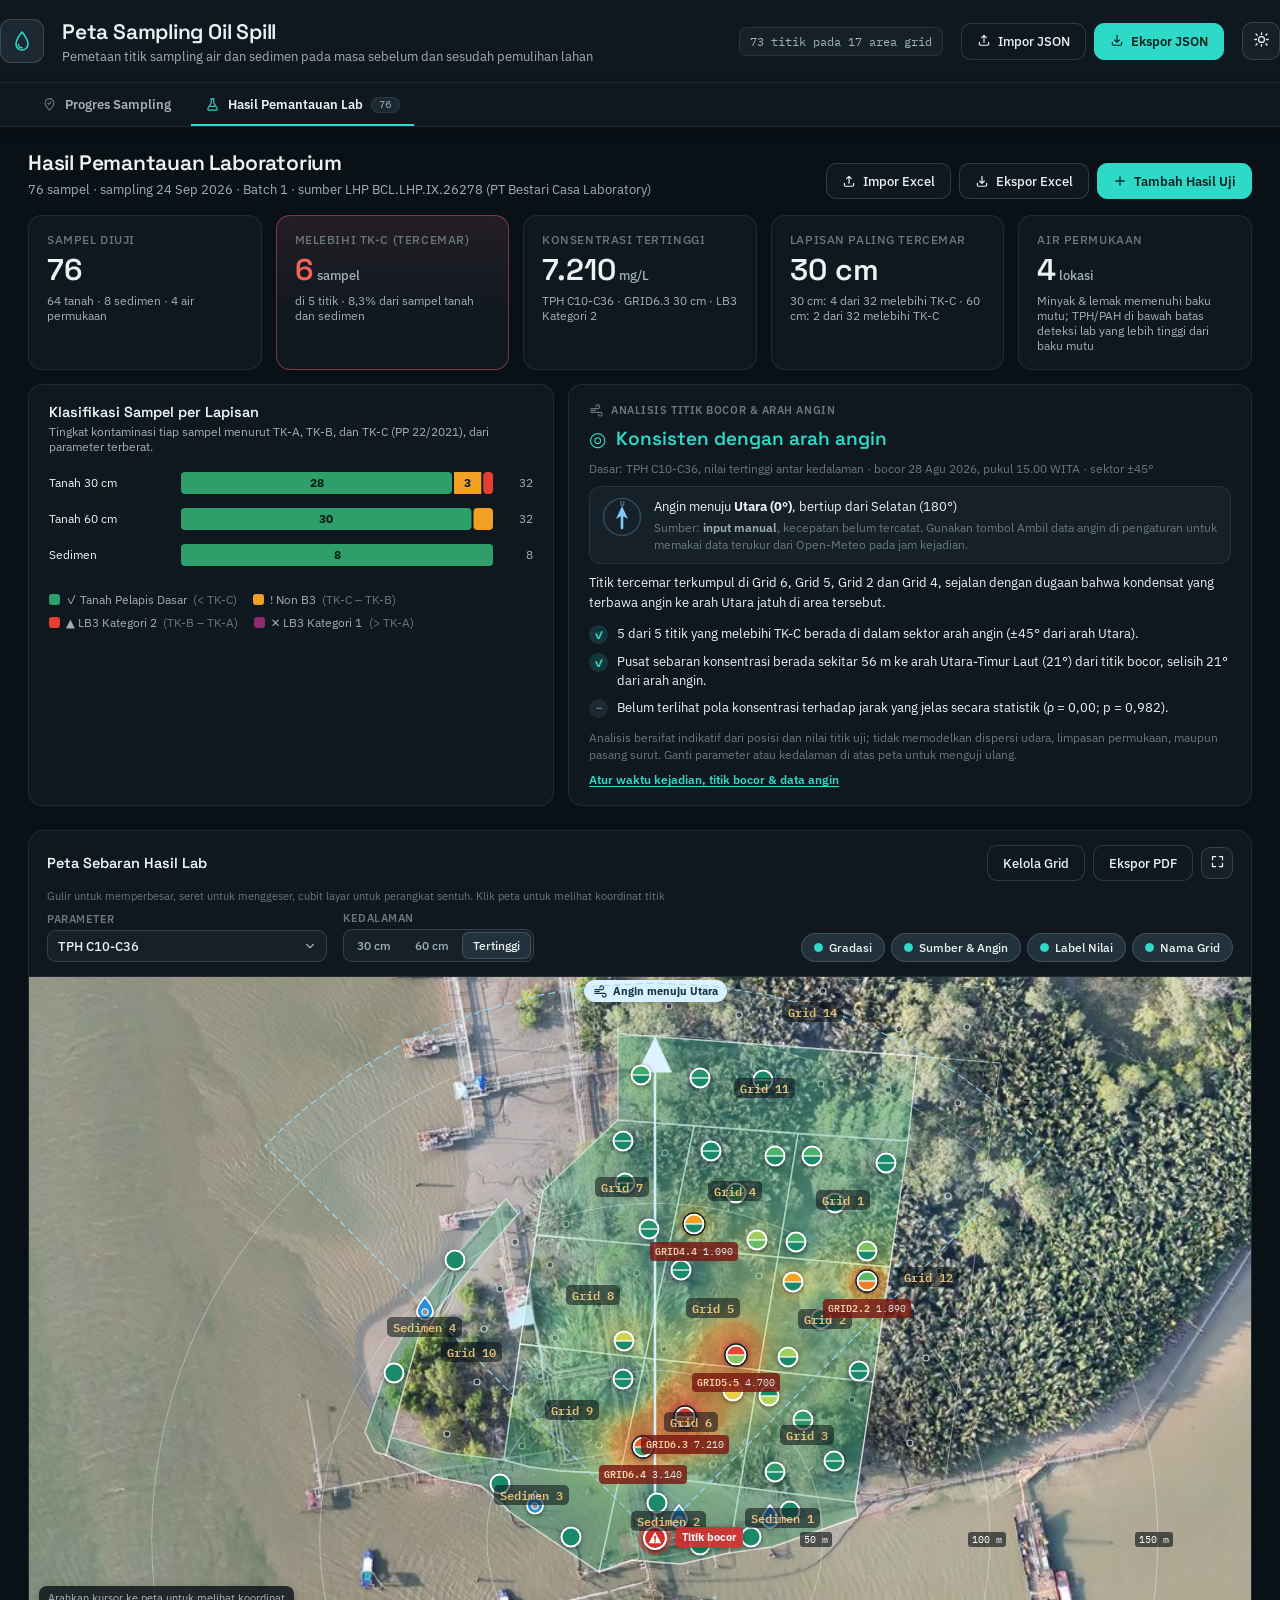
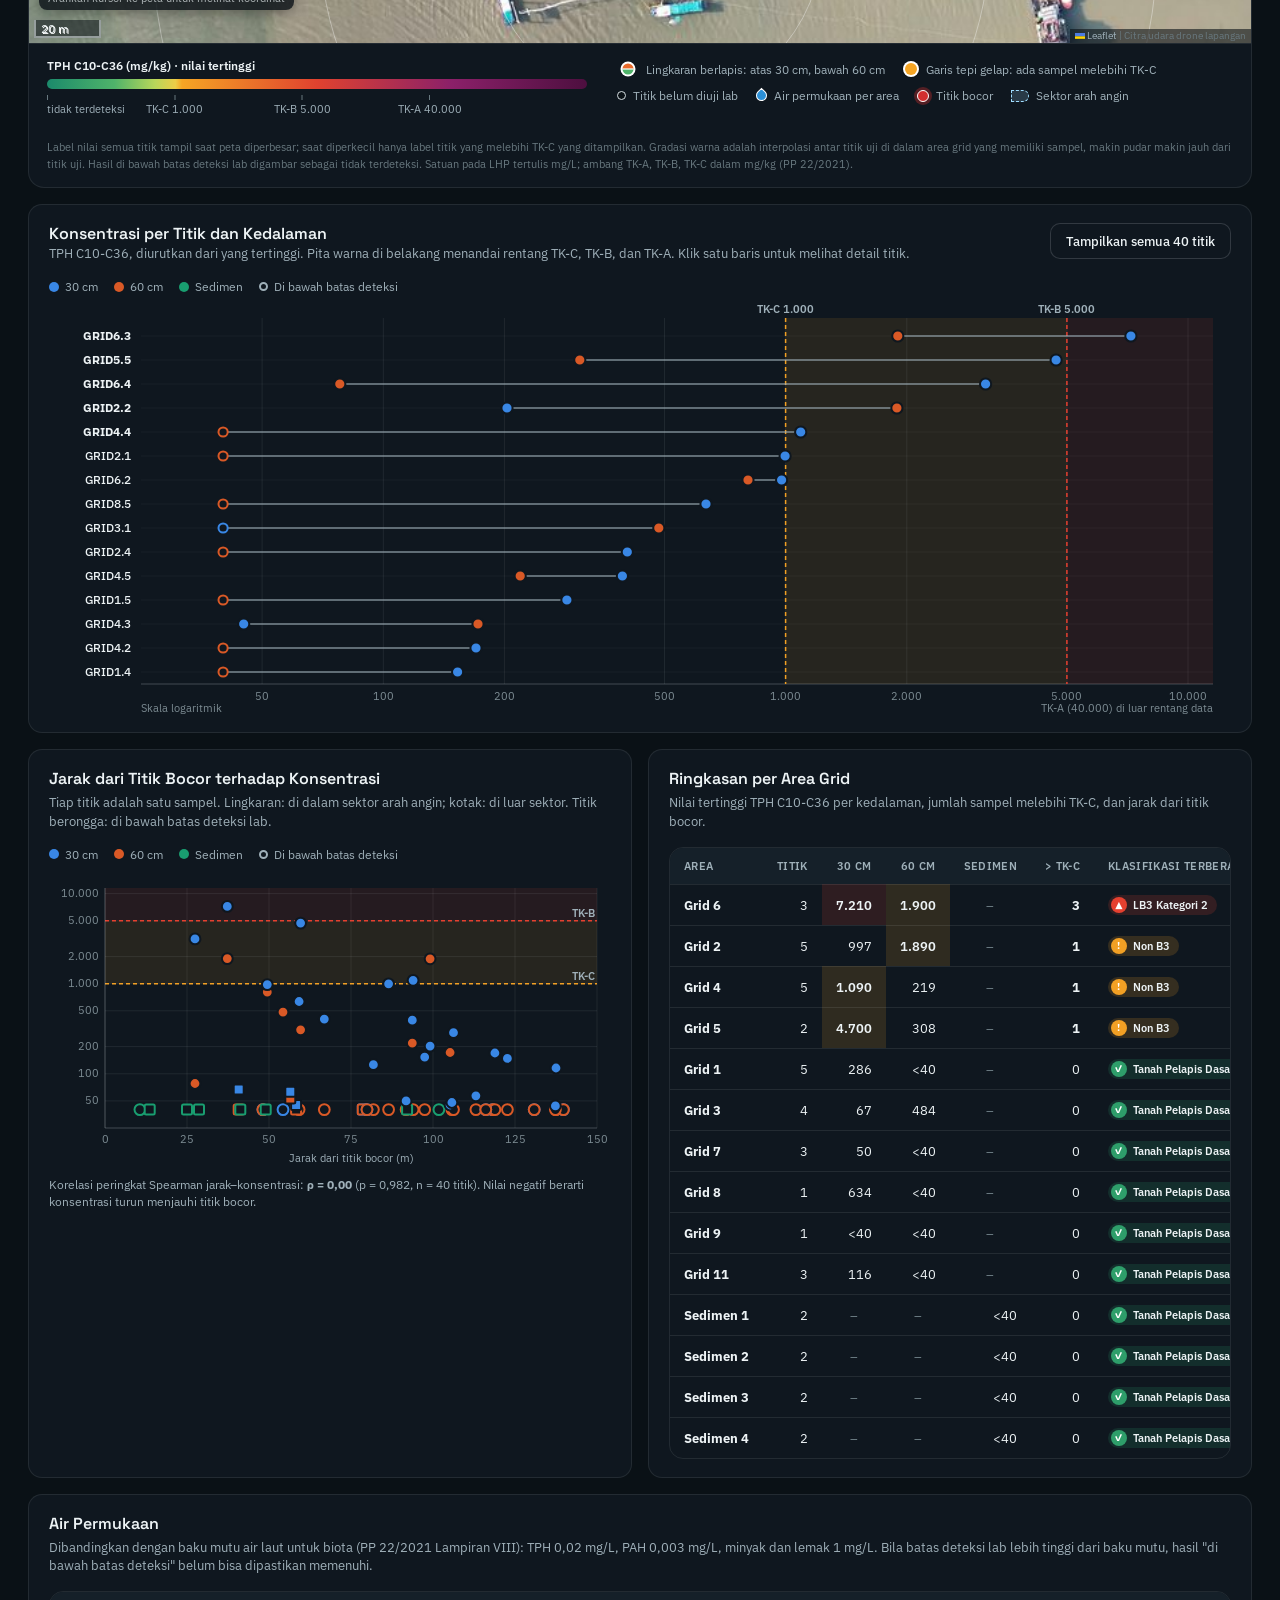
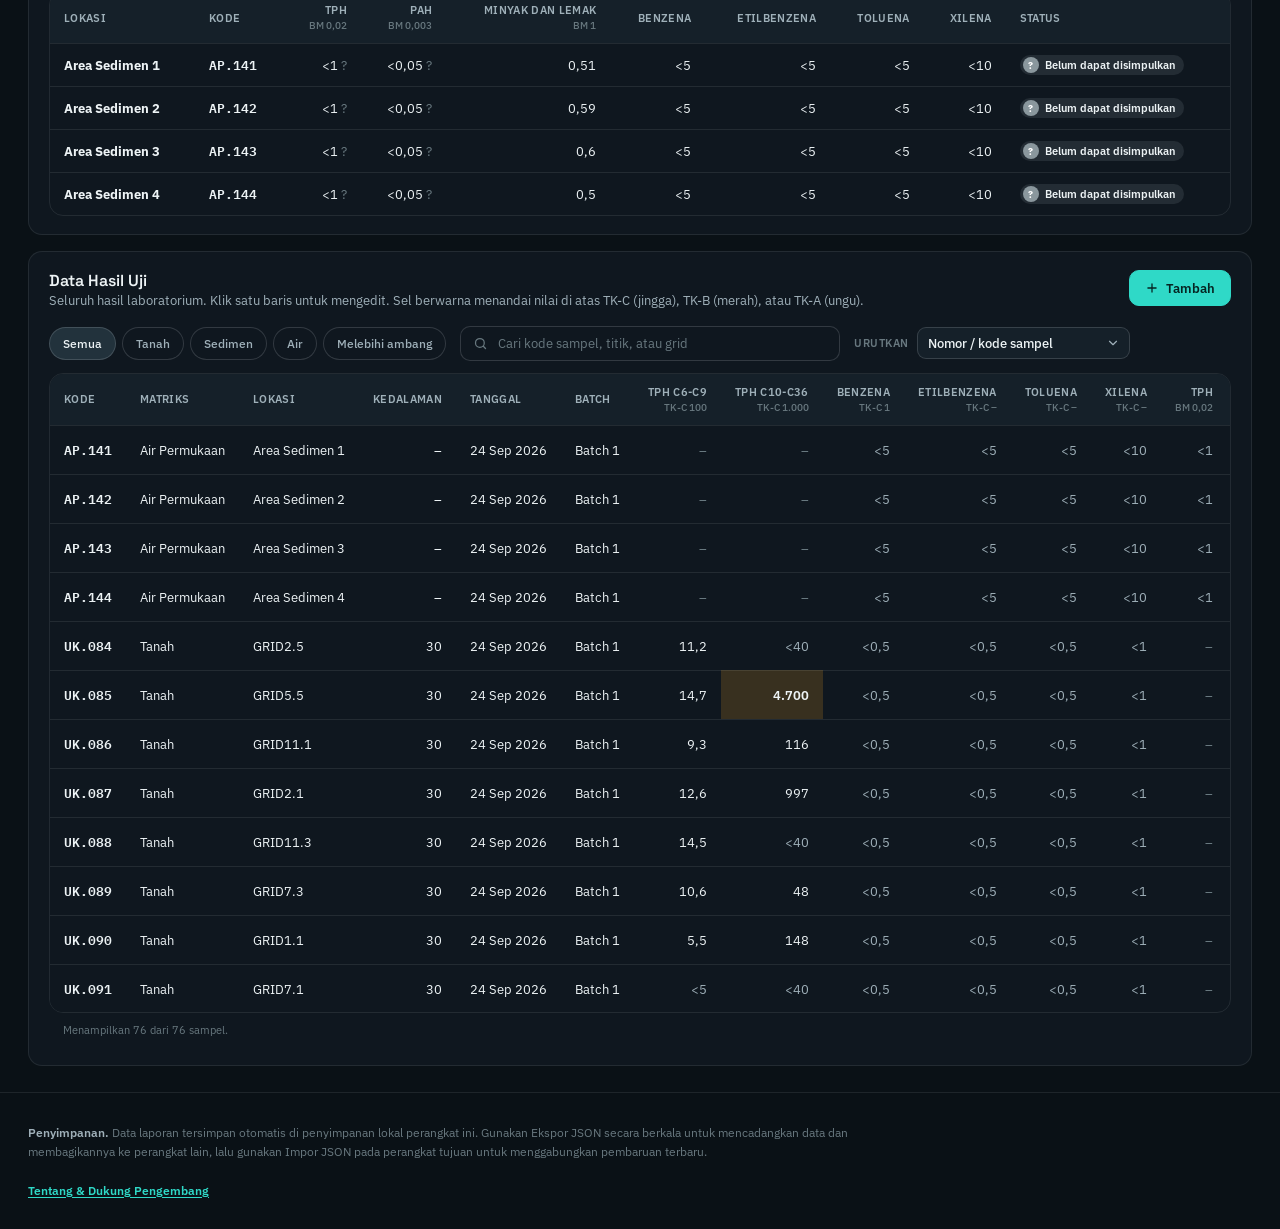
==== commit 094f2e3f: "Add Grid 14 as an editable temporary grid that can be hidden Grid 14 and its points GRID14.1-14.5 co" ====
--- a/index.html
+++ b/index.html
@@ -6,7 +6,7 @@
 <title>Peta Sampling Oil Spill</title>
 <meta name="description" content="Peta dan dashboard sampling air dan sedimen pada masa sebelum dan sesudah pemulihan lahan terdampak oil spill.">
 <link rel="stylesheet" href="vendor/leaflet/leaflet.css">
-<link rel="stylesheet" href="styles.css?v=20261031a">
+<link rel="stylesheet" href="styles.css?v=20261031b">
 </head>
 <body>
 <script>(function(){var v="lab";try{var h=(location.hash||"").toLowerCase();v=h==="#lab"?"lab":h==="#progres"?"progress":(localStorage.getItem("oilspill_view")==="progress"?"progress":"lab");}catch(e){}document.body.className=v==="progress"?"view-progress":"view-lab";})();</script>
@@ -162,6 +162,7 @@
           <h2 id="mapTitle">Peta Grid Sampling</h2>
           <div class="headtop-right">
             <span class="roundtag progress-only" id="roundTag">Before Recovery</span>
+            <button type="button" class="btn" data-action="gm-open" id="gridMgrBtn" title="Tampilkan, sembunyikan, ganti nama, ubah bentuk, pindahkan, atau gambar grid sementara">Kelola Grid</button>
             <button type="button" class="btn" data-action="export-map-pdf" title="Atur area, perbesaran, dan isi peta, lalu cetak beserta legenda dan informasi koordinat sebagai PDF">Ekspor PDF</button>
             <button type="button" class="iconbtn" data-action="toggle-fullscreen" id="fullscreenBtn" aria-label="Tampilkan peta layar penuh" title="Tampilkan peta layar penuh">
               <span id="fullscreenIcon"></span>
@@ -183,6 +184,7 @@
       <div class="mapstage">
         <div id="map"></div>
         <div class="pickbanner" id="pickBanner" style="display:none"></div>
+        <div class="gridedit-bar" id="gridEditBar" style="display:none"></div>
       </div>
       <div class="legend progress-only">
         <div class="legend-item"><span class="legend-swatch" style="background:rgba(242,169,60,0.35);border:1px solid #F2A93C"></span>Grid belum mulai disampling</div>
@@ -221,13 +223,15 @@
 <div id="printSheetRoot" class="print-only"></div>
 <div id="modalRoot"></div>
 <div id="exportRoot"></div>
+<div id="gridMgrRoot"></div>
 <div id="pdfRoot"></div>
 <div id="vizTip" class="viztip" role="tooltip"></div>
 
 <script src="vendor/leaflet/leaflet.js"></script>
-<script src="app.js?v=20261031a"></script>
-<script src="lab-xlsx.js?v=20261031a"></script>
-<script src="lab.js?v=20261031a"></script>
-<script src="map-pdf.js?v=20261031a"></script>
+<script src="app.js?v=20261031b"></script>
+<script src="grids.js?v=20261031b"></script>
+<script src="lab-xlsx.js?v=20261031b"></script>
+<script src="lab.js?v=20261031b"></script>
+<script src="map-pdf.js?v=20261031b"></script>
 </body>
 </html>
--- a/styles.css
+++ b/styles.css
@@ -257,6 +257,38 @@
 .pickbanner{position:absolute;top:14px;left:50%;transform:translateX(-50%);z-index:900;background:var(--teal);color:#062522;font-size:12.5px;font-weight:600;padding:9px 14px;border-radius:20px;display:flex;align-items:center;gap:10px;box-shadow:0 10px 24px rgba(0,0,0,0.35);}
 .pickbanner button{background:rgba(6,37,34,0.16);border:none;color:#062522;font-size:11.5px;font-weight:600;padding:5px 10px;border-radius:14px;}
 .pickbanner button:hover{background:rgba(6,37,34,0.28);}
+/* temporary grids: edit bar, map handles, manager dialog */
+.gridedit-bar{position:absolute;top:12px;left:50%;transform:translateX(-50%);z-index:900;width:min(760px,calc(100% - 24px));background:rgba(10,17,22,0.94);color:#EDF3F5;border:1px solid #FFD400;border-radius:14px;padding:10px 14px;display:flex;flex-direction:column;gap:6px;box-shadow:0 12px 28px rgba(0,0,0,0.45);font-size:12px;}
+.gridedit-bar .ge-title{display:flex;align-items:center;gap:8px;font-weight:600;font-size:13px;}
+.gridedit-bar .ge-title input{flex:1;min-width:0;background:rgba(237,243,245,0.08);color:#EDF3F5;border:1px solid rgba(237,243,245,0.3);border-radius:8px;padding:5px 8px;font-size:13px;font-weight:600;}
+.gridedit-bar .ge-hint{font-size:11.5px;color:rgba(237,243,245,0.75);line-height:1.45;}
+.gridedit-bar .ge-row{display:flex;align-items:center;gap:8px;flex-wrap:wrap;}
+.gridedit-bar .ge-row button{background:rgba(237,243,245,0.1);border:1px solid rgba(237,243,245,0.25);color:#EDF3F5;font-size:12px;font-weight:600;padding:6px 11px;border-radius:9px;cursor:pointer;}
+.gridedit-bar .ge-row button:disabled{opacity:.4;cursor:default;}
+.gridedit-bar .ge-row .ge-primary{background:#FFD400;border-color:#FFD400;color:#1E1A00;margin-left:auto;}
+.gridedit-bar .ge-check{display:flex;align-items:center;gap:6px;margin-right:auto;}
+.gridedit-bar .ge-check input{accent-color:#FFD400;}
+.gridedit-bar .ge-count{margin-right:auto;font-family:var(--mono);}
+.ge-handle{background:none;border:none;}
+.ge-vertex{background:#fff !important;border:2px solid #E6007E !important;border-radius:3px;box-shadow:0 1px 4px rgba(0,0,0,0.5);cursor:move;}
+.ge-vertex.sel{background:#E6007E !important;border-color:#fff !important;transform:scale(1.25);}
+.ge-mid{background:rgba(255,212,0,0.65) !important;border:1.5px solid #fff !important;border-radius:50%;cursor:copy;}
+.ge-center{background:#FFD400 !important;border:2px solid #fff !important;border-radius:50%;color:#1E1A00;font-size:17px;line-height:26px;text-align:center;font-weight:700;cursor:move;box-shadow:0 2px 8px rgba(0,0,0,0.5);}
+.ge-point{background:#FFD400 !important;border:2px solid #1E1A00 !important;transform:rotate(45deg);cursor:move;}
+.gm-count{display:inline-block;margin-left:6px;padding:1px 7px;border-radius:9px;background:rgba(255,212,0,0.18);color:#FFD400;font-size:11px;font-weight:600;}
+.gm-list{display:flex;flex-direction:column;gap:8px;margin:6px 0 10px;}
+.gm-row{display:grid;grid-template-columns:118px minmax(0,1fr);gap:8px 12px;align-items:center;border:1px solid var(--line-strong);border-radius:12px;padding:10px 12px;background:var(--bg-2);}
+.gm-row.gm-hidden{opacity:.72;border-style:dashed;}
+.gm-vis{display:flex;align-items:center;gap:7px;font-size:12px;font-weight:600;cursor:pointer;}
+.gm-vis input{width:16px;height:16px;accent-color:var(--teal);margin:0;}
+.gm-name{width:100%;background:var(--bg-1);color:var(--text-0);border:1px solid var(--line-strong);border-radius:8px;padding:6px 9px;font-size:13px;font-weight:600;}
+.gm-meta{font-size:11px;color:var(--text-2);margin-top:3px;}
+.gm-actions{grid-column:1/-1;display:flex;gap:6px;flex-wrap:wrap;}
+.gm-actions .gm-del{margin-left:auto;color:#F2635C;}
+.gm-tip{margin-top:4px;}
+.gm-inline{display:flex;align-items:center;gap:6px;flex-wrap:wrap;margin:8px 0 10px;}
+.gm-inline-compact{margin:7px 0 0;padding-top:6px;border-top:1px solid rgba(237,243,245,0.18);}
+.gm-badge{font-size:10.5px;font-weight:700;letter-spacing:.04em;text-transform:uppercase;color:#FFD400;border:1px solid rgba(255,212,0,0.5);border-radius:8px;padding:2px 7px;}
 
 .legend{display:flex;flex-wrap:wrap;gap:14px 20px;padding:13px 18px;border-top:1px solid var(--line);}
 .legend-item{display:flex;align-items:center;gap:7px;font-size:11.5px;color:var(--text-1);}
@@ -805,6 +837,9 @@
   .pdfdlg-side{max-height:none;}
   .modal-backdrop{padding:12px 8px;}
   .coord-readout{min-width:0;font-size:10px;}
+  .gm-row{grid-template-columns:1fr;}
+  .gridedit-bar{top:8px;padding:8px 10px;}
+  .gridedit-bar .ge-hint{font-size:10.5px;}
   .coord-readout .cr-v{font-size:11px;}
   .toast{left:12px;right:12px;max-width:none;}
   .dash-grid{grid-template-columns:1fr 1fr;}
